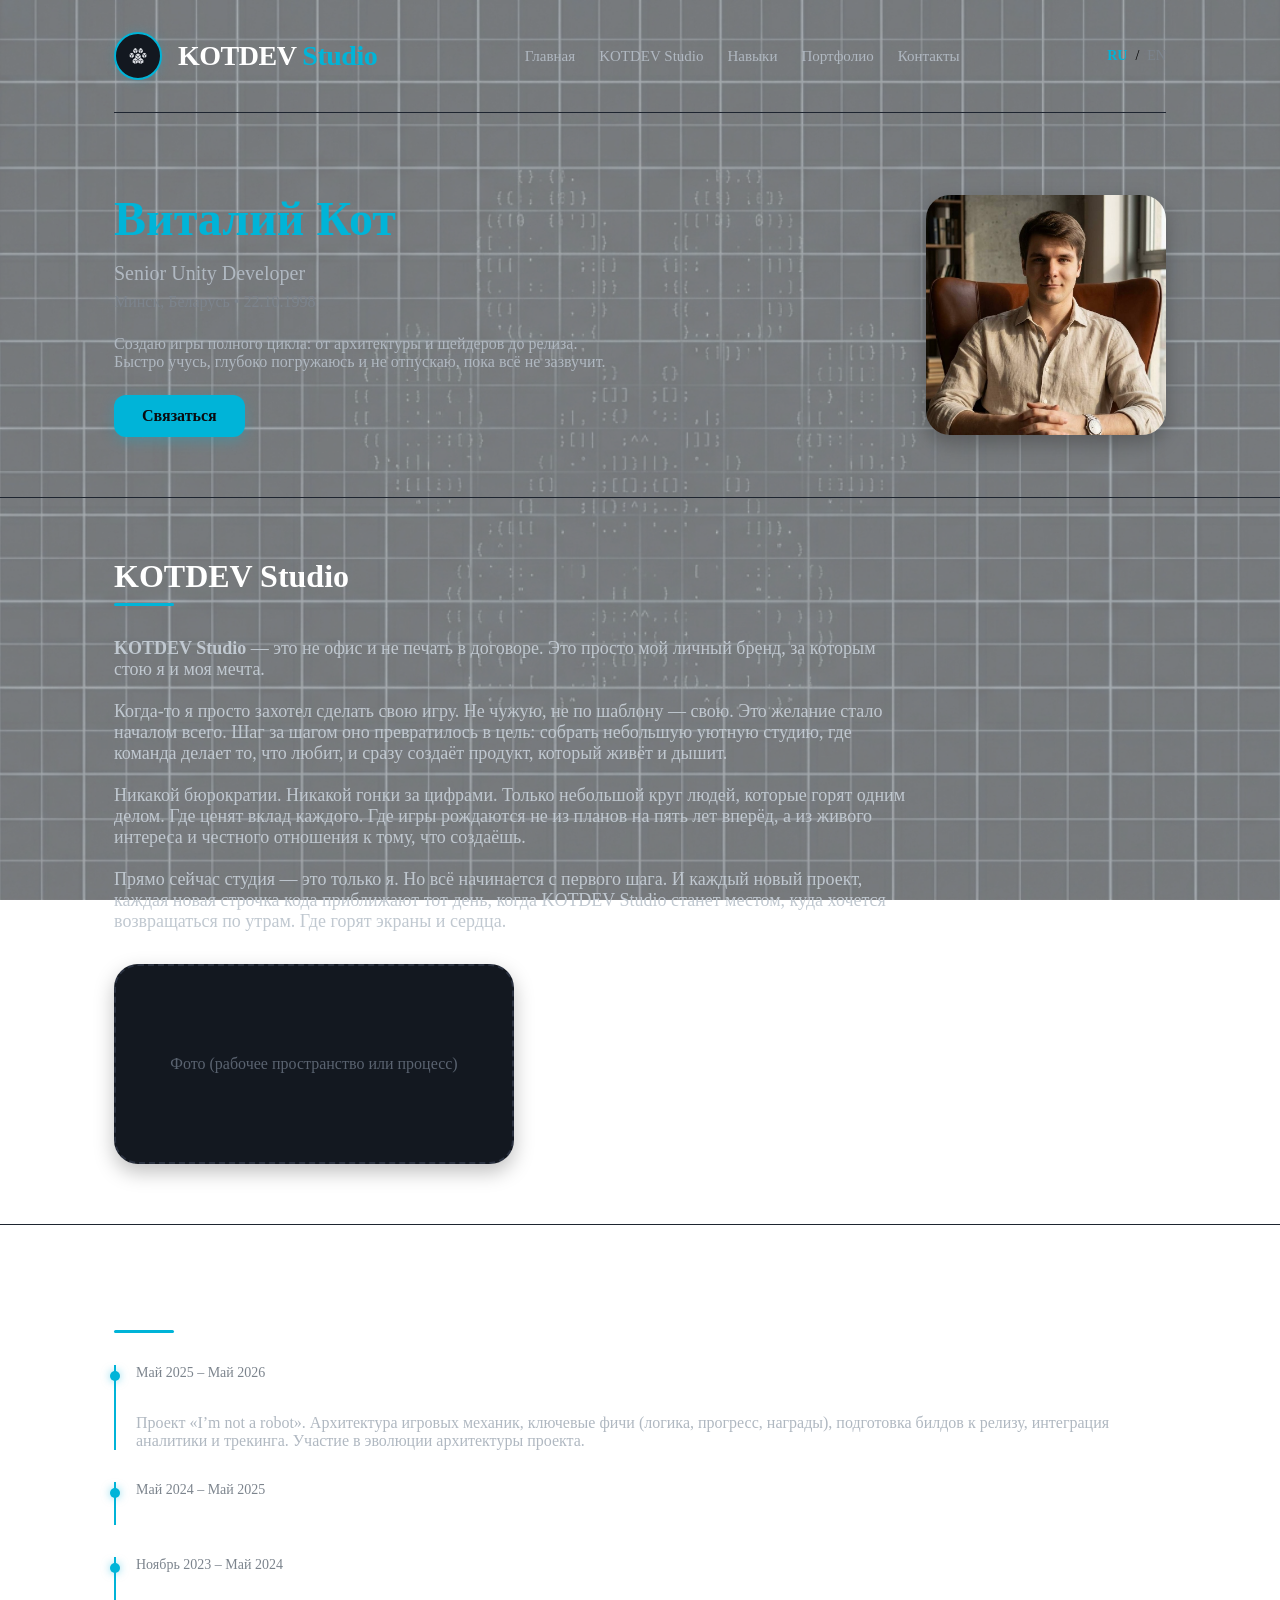
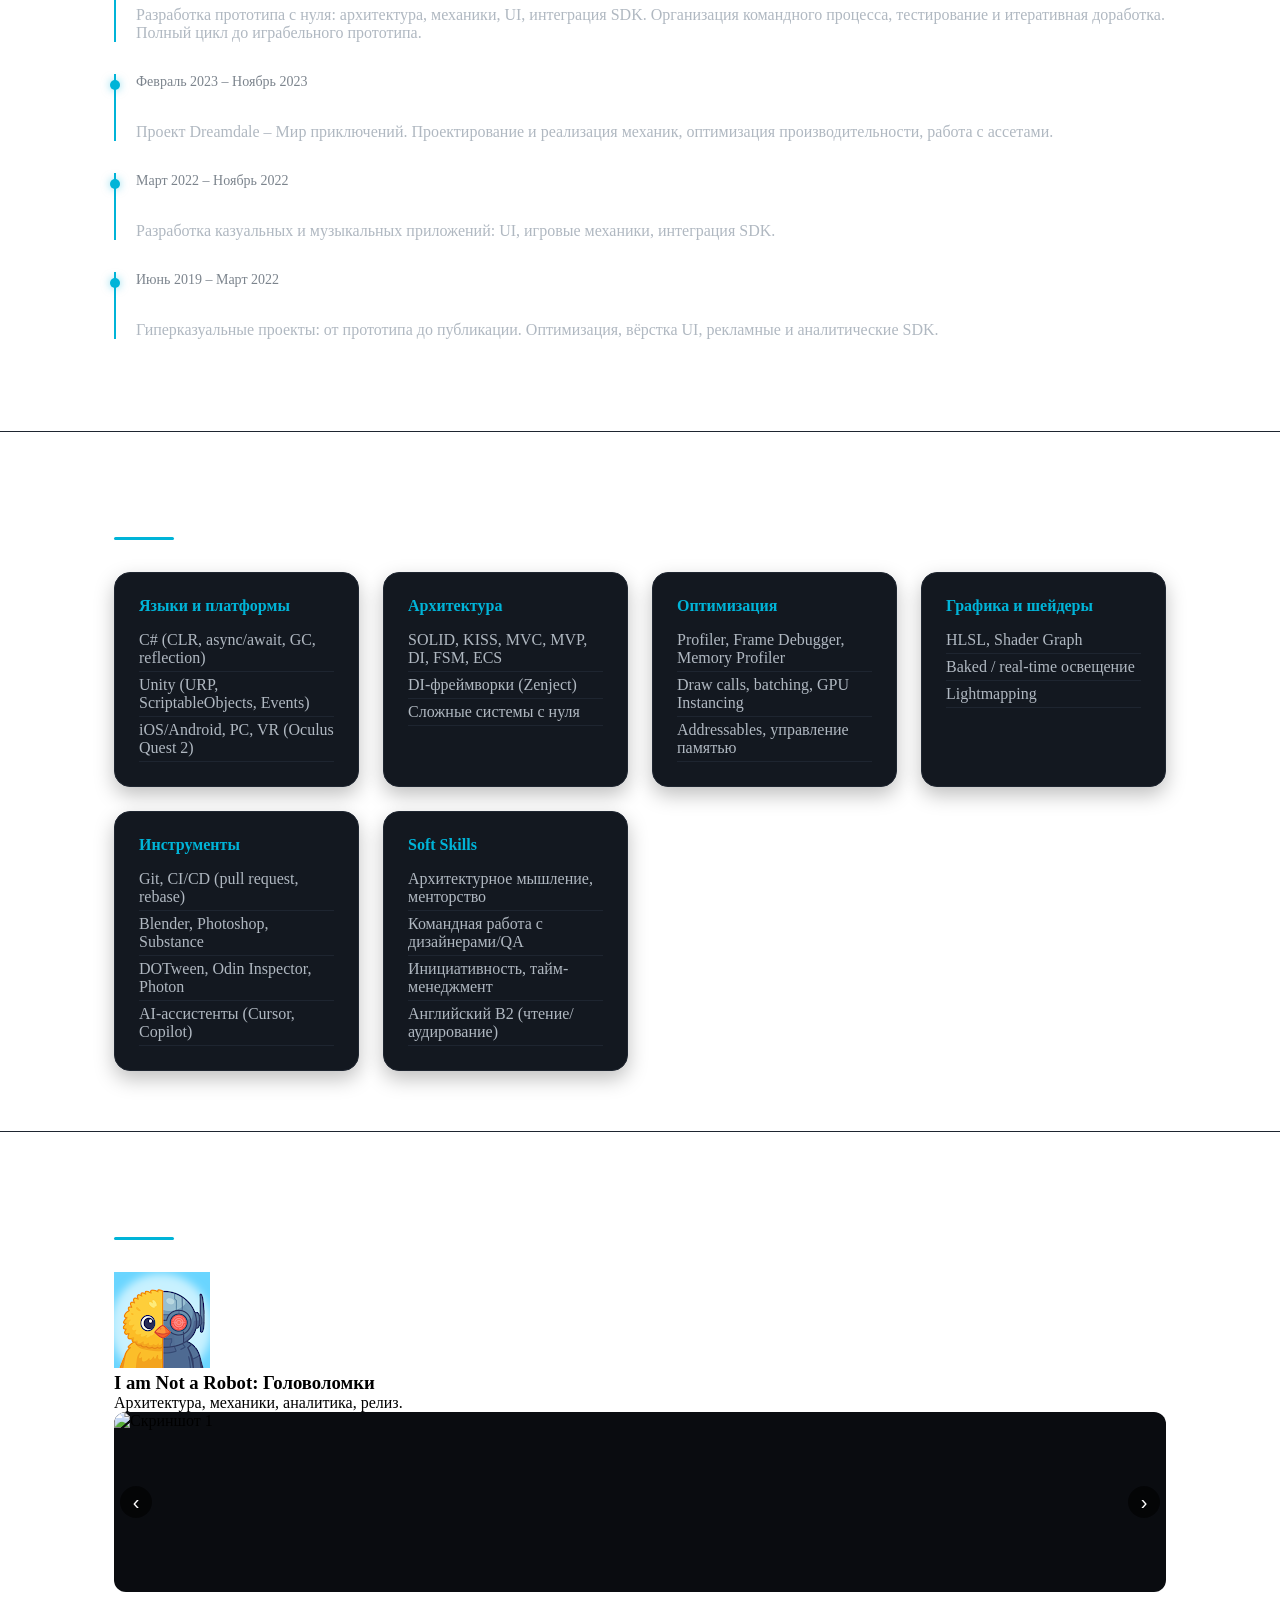
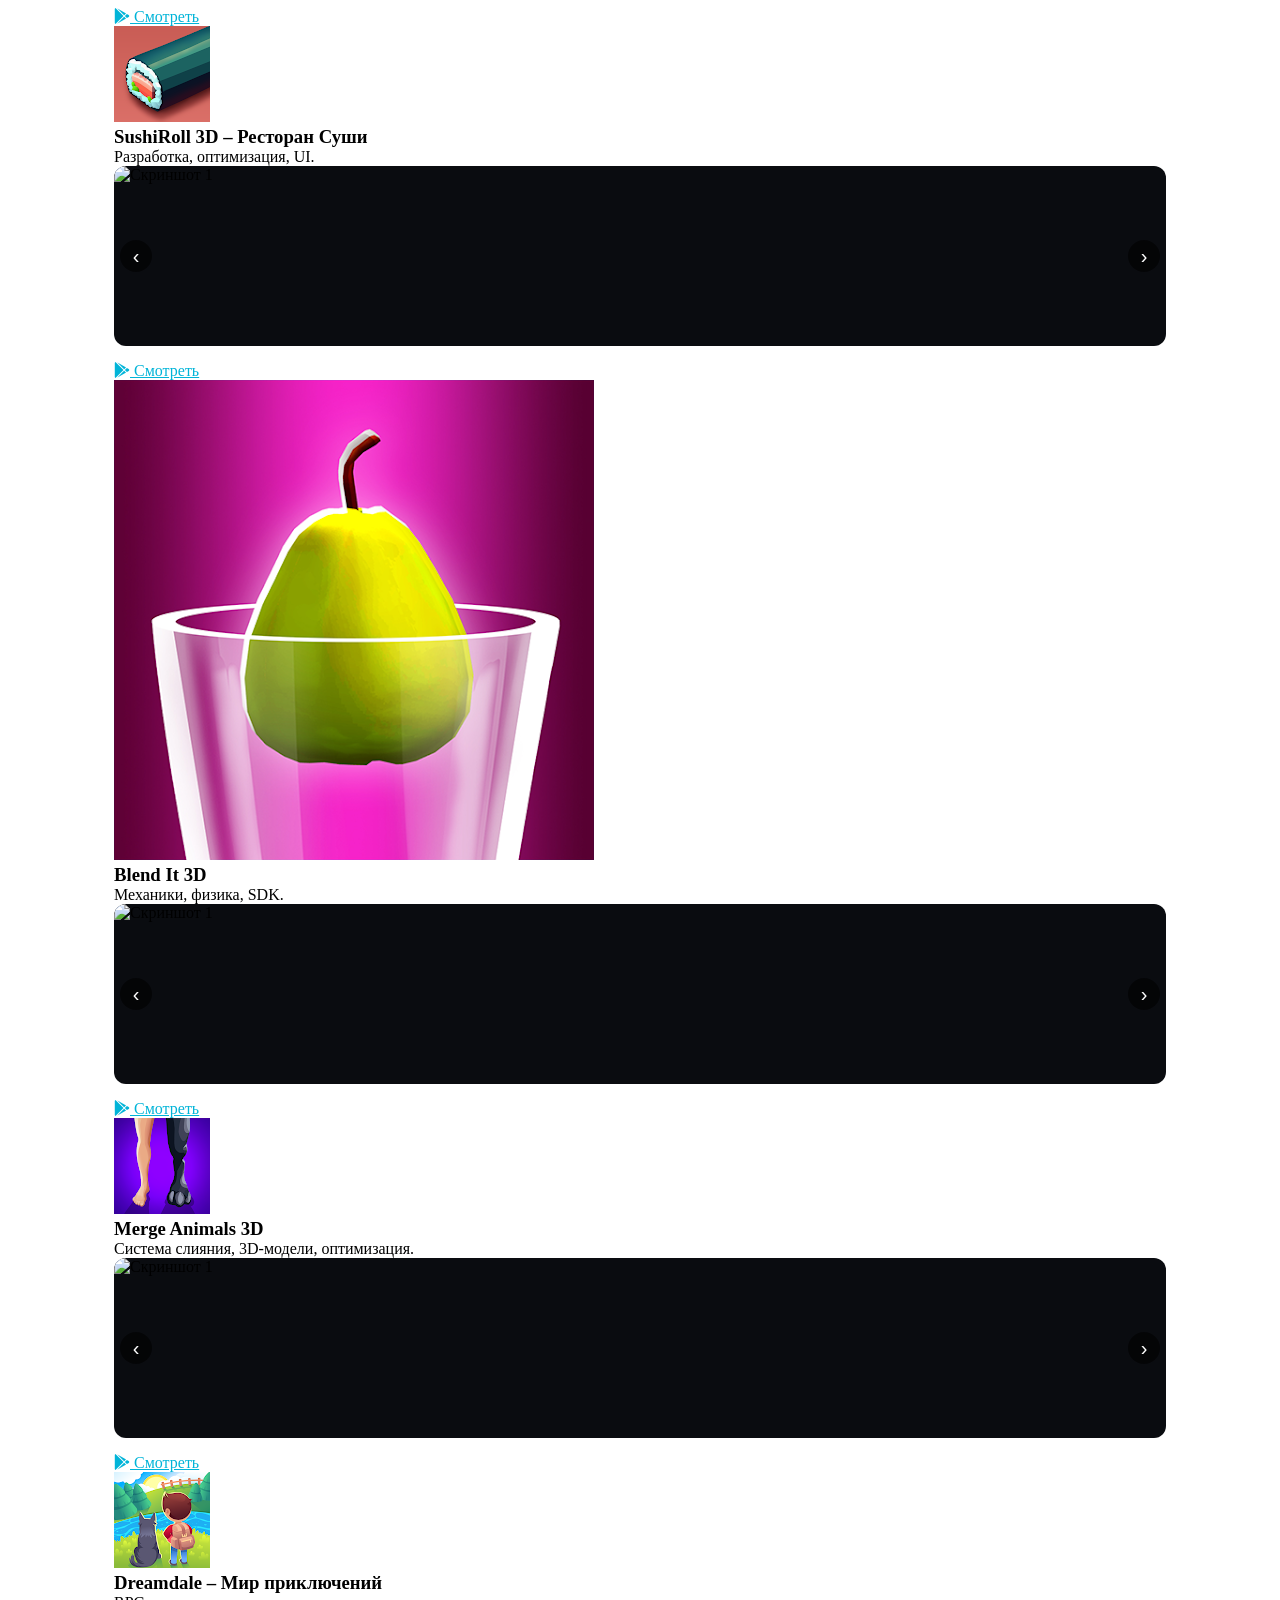
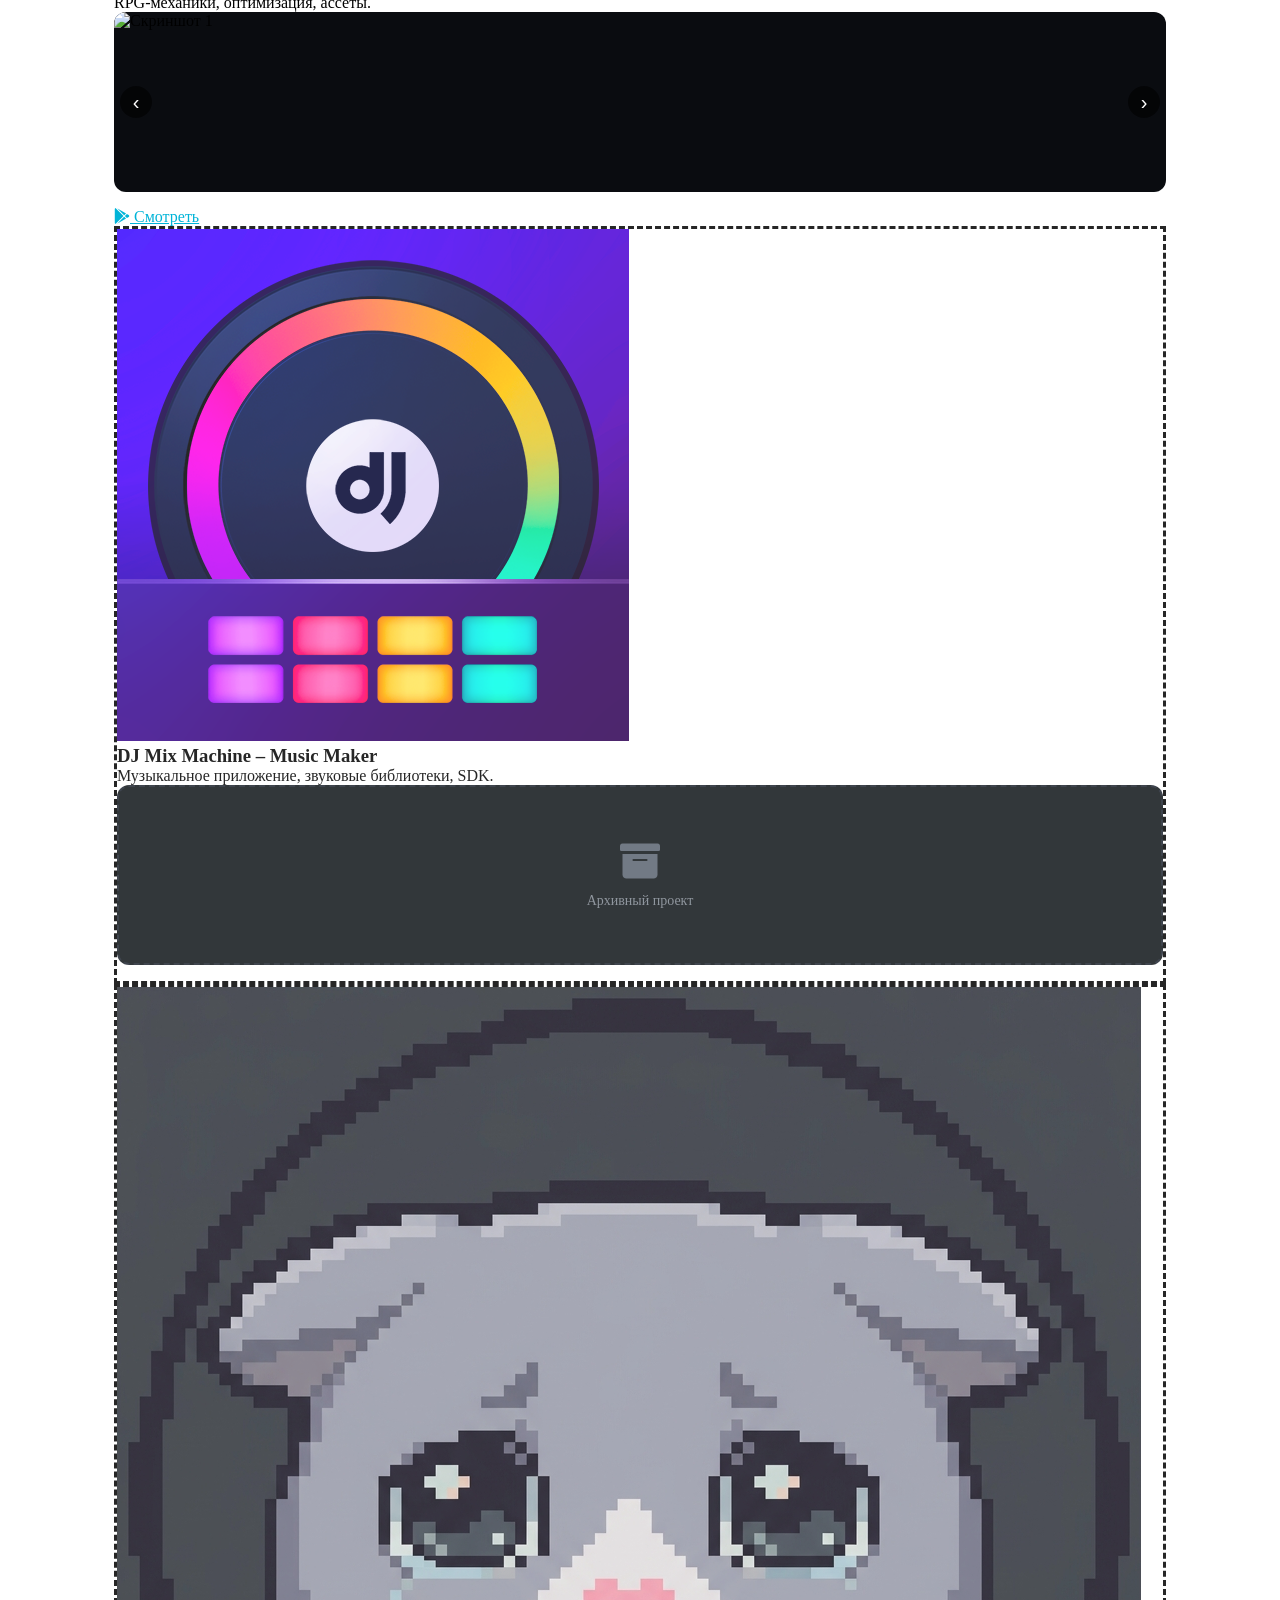
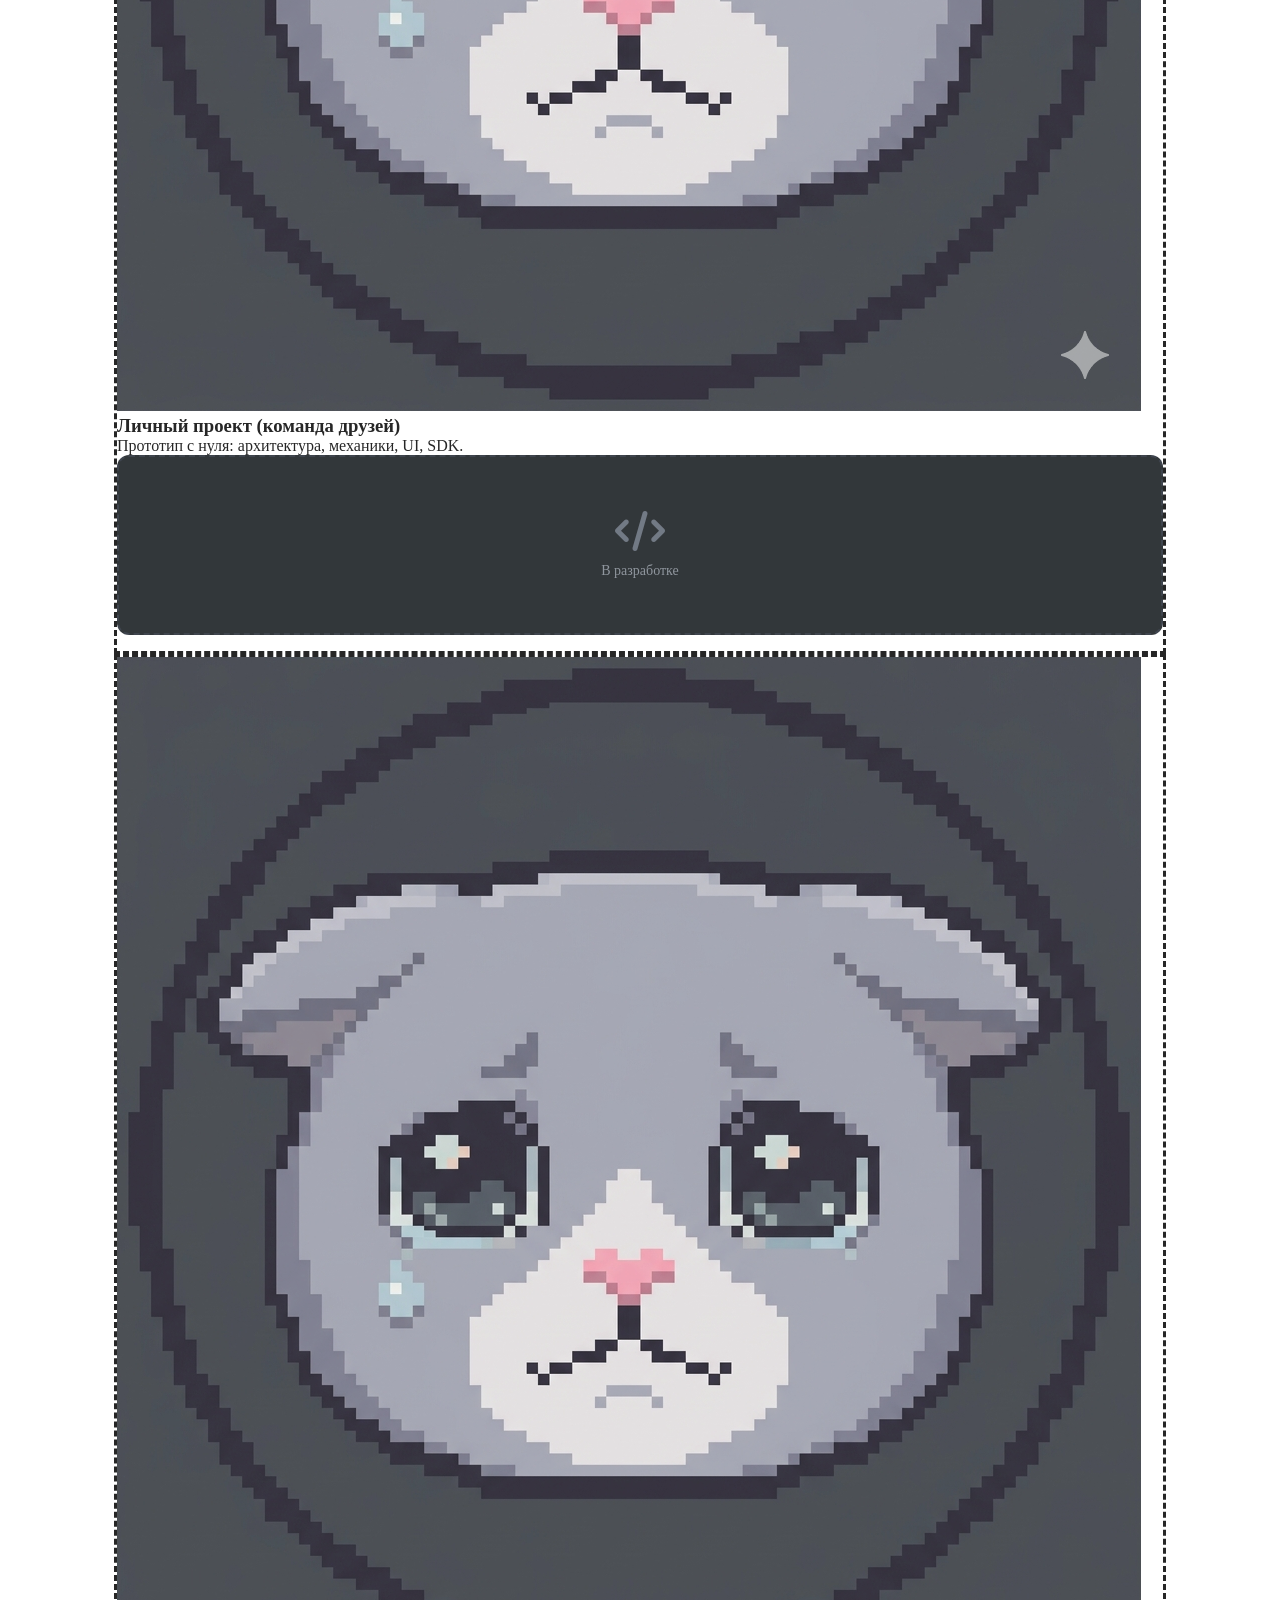
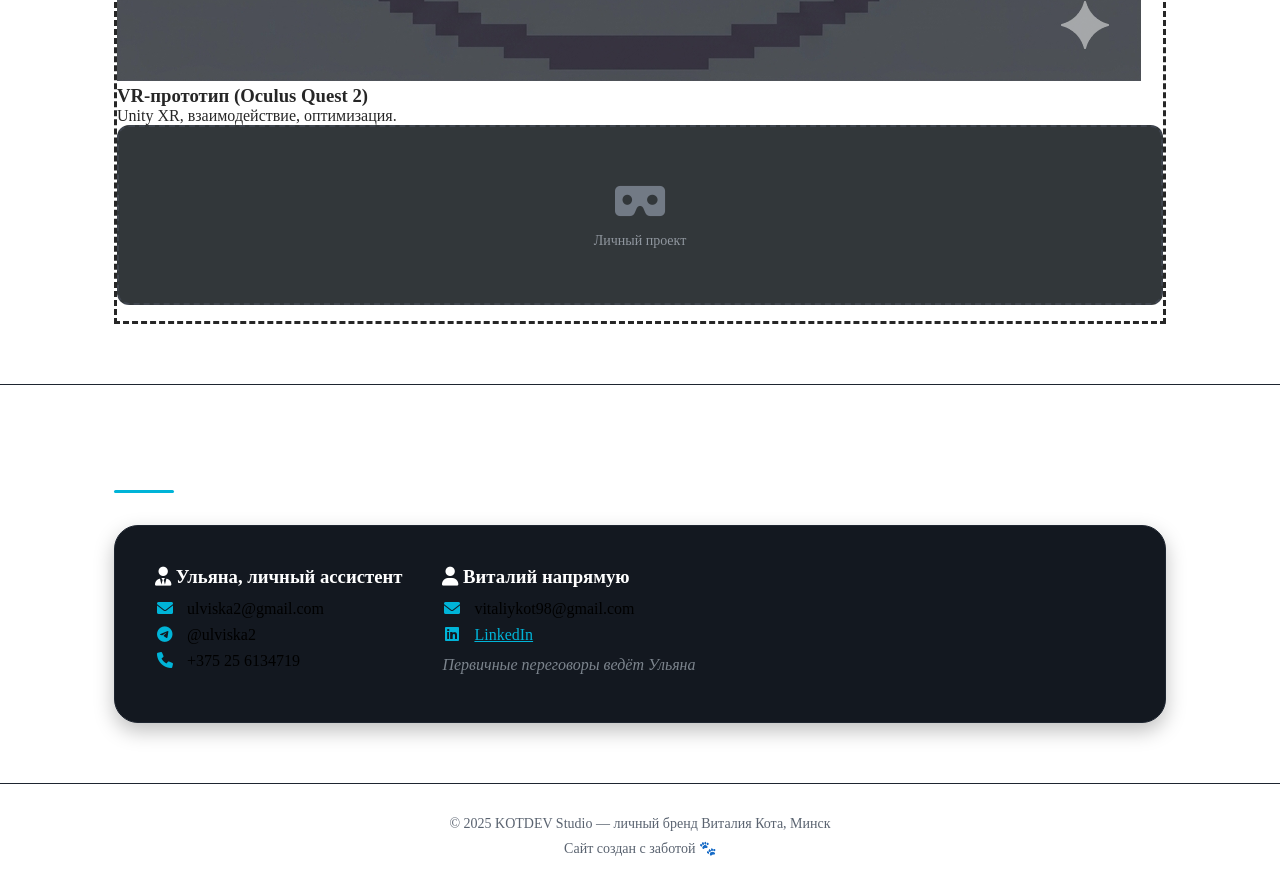
==== index.html @ 6a00ea4b "KOTDEV 1.2 + много функций и изменений" ====
<!DOCTYPE html>
<html lang="ru">
<head>
    <meta charset="UTF-8">
    <meta name="viewport" content="width=device-width, initial-scale=1.0">
    <title data-i18n="title">KOTDEV Studio — личный бренд Виталия Кота</title>
    <link rel="preconnect" href="https://fonts.googleapis.com">
    <link rel="preconnect" href="https://fonts.gstatic.com" crossorigin>
    <link href="https://fonts.googleapis.com/css2?family=Inter:wght@400;500;600;700&display=swap" rel="stylesheet">
    <link rel="stylesheet" href="https://cdnjs.cloudflare.com/ajax/libs/font-awesome/6.0.0-beta3/css/all.min.css">
    <link rel="stylesheet" href="css/style.css">
</head>
<body>
    <div class="container">
        <header class="header">
            <div class="logo-area">
                <div class="emblem">
                    <img src="images/logotip.png" alt="Логотип KOTDEV Studio">
                </div>
                <div class="studio-name">KOTDEV <span>Studio</span></div>
            </div>
            <nav class="nav">
    <a href="#home" data-i18n="nav.home">Главная</a>
    <a href="#KOTDEV Studio" data-i18n="nav.KOTDEV Studio">KOTDEV Studio</a>
    <a href="#skills" data-i18n="nav.skills">Навыки</a>
    <a href="#portfolio" data-i18n="nav.portfolio">Портфолио</a>
    <a href="#contact" data-i18n="nav.contact">Контакты</a>
</nav>
            <div class="lang-switch">
                <a href="#" class="active" data-lang="ru">RU</a>
                <span>/</span>
                <a href="#" data-lang="en">EN</a>
            </div>
        </header>
        <section class="hero" id="home">
            <div class="hero-text">
                <h1><span data-i18n="hero.name">Виталий</span> <span>Кот</span></h1>
                <p class="subtitle" data-i18n="hero.role">Senior Unity Developer</p>
                <p class="location" data-i18n="hero.location">Минск, Беларусь • 22.10.1998</p>
                <p style="max-width: 500px; color:#b0b8c1; margin-bottom: 16px;" data-i18n="hero.desc">
                    Создаю игры полного цикла: от архитектуры и шейдеров до релиза. Быстро учусь, глубоко погружаюсь и не отпускаю, пока всё не зазвучит.
                </p>
                <a href="#contact" class="btn" data-i18n="hero.contact">Связаться</a>
            </div>
            <div class="hero-photo">
                <img src="images/vitalik.jpg" alt="Виталий Кот">
            </div>
        </section>
    </div>
    <div class="section" id="KOTDEV Studio" style="border-top:1px solid var(--border);">
        <div class="container">
            <h2 data-i18n="about.title">KOTDEV Studio</h2>
            <div style="max-width: 800px; margin-bottom: 32px;">
                <p style="font-size: 18px; color: #c0c8d0;" data-i18n="about.text">
                    <strong>KOTDEV Studio</strong> — это не офис и не печать в договоре. Это просто мой личный бренд, за которым стою я и моя мечта.<br><br>
                    Когда-то я просто захотел сделать свою игру. Не чужую, не по шаблону — свою. Это желание стало началом всего. Шаг за шагом оно превратилось в цель: собрать небольшую уютную студию, где команда делает то, что любит, и сразу создаёт продукт, который живёт и дышит.<br><br>
                    Никакой бюрократии. Никакой гонки за цифрами. Только небольшой круг людей, которые горят одним делом. Где ценят вклад каждого. Где игры рождаются не из планов на пять лет вперёд, а из живого интереса и честного отношения к тому, что создаёшь.<br><br>
                    Прямо сейчас студия — это только я. Но всё начинается с первого шага. И каждый новый проект, каждая новая строчка кода приближают тот день, когда KOTDEV Studio станет местом, куда хочется возвращаться по утрам. Где горят экраны и сердца.
                </p>
            </div>
            <div style="background: var(--card-bg); border:2px dashed #2a3140; border-radius:24px; width:100%; max-width:400px; height:200px; display:flex; align-items:center; justify-content:center; color:#5a6370; box-shadow: var(--shadow);" data-i18n="about.photo_placeholder">
                Фото (рабочее пространство или процесс)
            </div>
        </div>
    </div>
    <div class="section" id="experience">
        <div class="container">
            <h2 data-i18n="experience.title">Опыт работы</h2>
            <div class="timeline">
                <div class="item">
                    <div class="period">Май 2025 – Май 2026</div>
                    <h3 data-i18n="experience.job1.title">PLAYSTROM — Senior Unity Developer</h3>
                    <p data-i18n="experience.job1.desc">Проект «I’m not a robot». Архитектура игровых механик, ключевые фичи (логика, прогресс, награды), подготовка билдов к релизу, интеграция аналитики и трекинга. Участие в эволюции архитектуры проекта.</p>
                </div>
                <div class="item">
                    <div class="period">Май 2024 – Май 2025</div>
                    <h3 data-i18n="experience.job2.title">Служба в армии</h3>
                </div>
                <div class="item">
                    <div class="period">Ноябрь 2023 – Май 2024</div>
                    <h3 data-i18n="experience.job3.title">Личный проект (команда друзей) — Unity Developer</h3>
                    <p data-i18n="experience.job3.desc">Разработка прототипа с нуля: архитектура, механики, UI, интеграция SDK. Организация командного процесса, тестирование и итеративная доработка. Полный цикл до играбельного прототипа.</p>
                </div>
                <div class="item">
                    <div class="period">Февраль 2023 – Ноябрь 2023</div>
                    <h3 data-i18n="experience.job4.title">Hypernova — Unity Developer</h3>
                    <p data-i18n="experience.job4.desc">Проект Dreamdale – Мир приключений. Проектирование и реализация механик, оптимизация производительности, работа с ассетами.</p>
                </div>
                <div class="item">
                    <div class="period">Март 2022 – Ноябрь 2022</div>
                    <h3 data-i18n="experience.job5.title">BeatHead — Unity Developer</h3>
                    <p data-i18n="experience.job5.desc">Разработка казуальных и музыкальных приложений: UI, игровые механики, интеграция SDK.</p>
                </div>
                <div class="item">
                    <div class="period">Июнь 2019 – Март 2022</div>
                    <h3 data-i18n="experience.job6.title">AppsHub — Unity Developer</h3>
                    <p data-i18n="experience.job6.desc">Гиперказуальные проекты: от прототипа до публикации. Оптимизация, вёрстка UI, рекламные и аналитические SDK.</p>
                </div>
            </div>
        </div>
    </div>
    <div class="section" id="skills">
        <div class="container">
            <h2 data-i18n="skills.title">Навыки</h2>
            <div class="skills-grid">
                <div class="skill-category">
                    <h4 data-i18n="skills.cat1.title">Языки и платформы</h4>
                    <ul>
                        <li data-i18n="skills.cat1.items.0">C# (CLR, async/await, GC, reflection)</li>
                        <li data-i18n="skills.cat1.items.1">Unity (URP, ScriptableObjects, Events)</li>
                        <li data-i18n="skills.cat1.items.2">iOS/Android, PC, VR (Oculus Quest 2)</li>
                    </ul>
                </div>
                <div class="skill-category">
                    <h4 data-i18n="skills.cat2.title">Архитектура</h4>
                    <ul>
                        <li data-i18n="skills.cat2.items.0">SOLID, KISS, MVC, MVP, DI, FSM, ECS</li>
                        <li data-i18n="skills.cat2.items.1">DI-фреймворки (Zenject)</li>
                        <li data-i18n="skills.cat2.items.2">Сложные системы с нуля</li>
                    </ul>
                </div>
                <div class="skill-category">
                    <h4 data-i18n="skills.cat3.title">Оптимизация</h4>
                    <ul>
                        <li data-i18n="skills.cat3.items.0">Profiler, Frame Debugger, Memory Profiler</li>
                        <li data-i18n="skills.cat3.items.1">Draw calls, batching, GPU Instancing</li>
                        <li data-i18n="skills.cat3.items.2">Addressables, управление памятью</li>
                    </ul>
                </div>
                <div class="skill-category">
                    <h4 data-i18n="skills.cat4.title">Графика и шейдеры</h4>
                    <ul>
                        <li data-i18n="skills.cat4.items.0">HLSL, Shader Graph</li>
                        <li data-i18n="skills.cat4.items.1">Baked / real-time освещение</li>
                        <li data-i18n="skills.cat4.items.2">Lightmapping</li>
                    </ul>
                </div>
                <div class="skill-category">
                    <h4 data-i18n="skills.cat5.title">Инструменты</h4>
                    <ul>
                        <li data-i18n="skills.cat5.items.0">Git, CI/CD (pull request, rebase)</li>
                        <li data-i18n="skills.cat5.items.1">Blender, Photoshop, Substance</li>
                        <li data-i18n="skills.cat5.items.2">DOTween, Odin Inspector, Photon</li>
                        <li data-i18n="skills.cat5.items.3">AI-ассистенты (Cursor, Copilot)</li>
                    </ul>
                </div>
                <div class="skill-category">
                    <h4 data-i18n="skills.cat6.title">Soft Skills</h4>
                    <ul>
                        <li data-i18n="skills.cat6.items.0">Архитектурное мышление, менторство</li>
                        <li data-i18n="skills.cat6.items.1">Командная работа с дизайнерами/QA</li>
                        <li data-i18n="skills.cat6.items.2">Инициативность, тайм-менеджмент</li>
                        <li data-i18n="skills.cat6.items.3">Английский B2 (чтение/аудирование)</li>
                    </ul>
                </div>
            </div>
        </div>
    </div>
   <div class="section" id="portfolio">
    <div class="container">
        <h2 data-i18n="portfolio.title">Портфолио</h2>
        <div class="portfolio-carousel">
            <div class="game-card">
                <div class="game-icon">
                    <img src="images/game1-icon.png" alt="Иконка игры">
                </div>
                <h3>I am Not a Robot: Головоломки</h3>
                <p class="game-desc">Архитектура, механики, аналитика, релиз.</p>
                <div class="game-slider">
                    <button class="slider-btn prev">‹</button>
                    <div class="slider-track">
                        <img src="images/game1-screen1.jpg" alt="Скриншот 1">
                        <img src="images/game1-screen2.jpg" alt="Скриншот 2">
                        <img src="images/game1-screen3.jpg" alt="Скриншот 3">
                        <img src="images/game1-screen4.jpg" alt="Скриншот 4">
                        <img src="images/game1-screen5.jpg" alt="Скриншот 5">
                    </div>
                    <button class="slider-btn next">›</button>
                </div>
                <a href="#" class="game-link game-store-link" 
                   data-android="https://play.google.com/store/apps/details?id=com.playstrom.robot.brain&pcampaignid=web_share" 
                   data-ios="https://apps.apple.com/us/app/i-am-not-a-robot-%D0%B3%D0%BE%D0%BB%D0%BE%D0%B2%D0%BE%D0%BB%D0%BE%D0%BC%D0%BA%D0%B8/id6751884210?l=ru">
                    <i class="fab fa-google-play"></i> <span class="store-text">Смотреть</span>
                </a>
            </div>
            <div class="game-card">
                <div class="game-icon">
                    <img src="images/game2-icon.png" alt="Иконка игры">
                </div>
                <h3>SushiRoll 3D – Ресторан Суши</h3>
                <p class="game-desc">Разработка, оптимизация, UI.</p>
                <div class="game-slider">
                    <button class="slider-btn prev">‹</button>
                    <div class="slider-track">
                        <img src="images/game2-screen1.jpg" alt="Скриншот 1">
                        <img src="images/game2-screen2.jpg" alt="Скриншот 2">
                        <img src="images/game2-screen3.jpg" alt="Скриншот 3">
                        <img src="images/game2-screen4.jpg" alt="Скриншот 4">
                        <img src="images/game2-screen5.jpg" alt="Скриншот 5">
                    </div>
                    <button class="slider-btn next">›</button>
                </div>
                <a href="#" class="game-link game-store-link" 
                   data-android="https://play.google.com/store/apps/details?id=com.sushirolls.app&pcampaignid=web_share" 
                   data-ios="https://apps.apple.com/us/app/sushi-roll-3d-%D1%80%D0%B5%D1%81%D1%82%D0%BE%D1%80%D0%B0%D0%BD-%D1%81%D1%83%D1%88%D0%B8/id1538288955?l=ru">
                    <i class="fab fa-google-play"></i> <span class="store-text">Смотреть</span>
                </a>
            </div>

            <div class="game-card">
                <div class="game-icon">
                    <img src="images/game3-icon.png" alt="Иконка игры">
                </div>
                <h3>Blend It 3D</h3>
                <p class="game-desc">Механики, физика, SDK.</p>
                <div class="game-slider">
                    <button class="slider-btn prev">‹</button>
                    <div class="slider-track">
                        <img src="images/game3-screen1.jpg" alt="Скриншот 1">
                        <img src="images/game3-screen2.jpg" alt="Скриншот 2">
                        <img src="images/game3-screen3.jpg" alt="Скриншот 3">
                        <img src="images/game3-screen4.jpg" alt="Скриншот 4">
                        <img src="images/game3-screen5.jpg" alt="Скриншот 5">
                    </div>
                    <button class="slider-btn next">›</button>
                </div>
                <a href="#" class="game-link game-store-link" 
                   data-android="https://play.google.com/store/apps/details?id=com.blendergame.smash&pcampaignid=web_share" 
                   data-ios="https://apps.apple.com/us/app/blend-it-3d/id1498438583?l=ru">
                    <i class="fab fa-google-play"></i> <span class="store-text">Смотреть</span>
                </a>
            </div>

            <div class="game-card">
                <div class="game-icon">
                    <img src="images/game4-icon.png" alt="Иконка игры">
                </div>
                <h3>Merge Animals 3D</h3>
                <p class="game-desc">Система слияния, 3D-модели, оптимизация.</p>
                <div class="game-slider">
                    <button class="slider-btn prev">‹</button>
                    <div class="slider-track">
                        <img src="images/game4-screen1.jpg" alt="Скриншот 1">
                        <img src="images/game4-screen2.jpg" alt="Скриншот 2">
                        <img src="images/game4-screen3.jpg" alt="Скриншот 3">
                        <img src="images/game4-screen4.jpg" alt="Скриншот 4">
                        <img src="images/game4-screen5.jpg" alt="Скриншот 5">
                    </div>
                    <button class="slider-btn next">›</button>
                </div>
                <a href="#" class="game-link game-store-link" 
                   data-android="https://play.google.com/store/apps/details?id=com.merge.animals&pcampaignid=web_share" 
                   data-ios="https://apps.apple.com/us/app/merge-animals-3d-mutant-race/id1591653599?l=ru">
                    <i class="fab fa-google-play"></i> <span class="store-text">Смотреть</span>
                </a>
            </div>

            <div class="game-card">
                <div class="game-icon">
                    <img src="images/game5-icon.png" alt="Иконка игры">
                </div>
                <h3>Dreamdale – Мир приключений</h3>
                <p class="game-desc">RPG-механики, оптимизация, ассеты.</p>
                <div class="game-slider">
                    <button class="slider-btn prev">‹</button>
                    <div class="slider-track">
                        <img src="images/game5-screen1.jpg" alt="Скриншот 1">
                        <img src="images/game5-screen2.jpg" alt="Скриншот 2">
                        <img src="images/game5-screen3.jpg" alt="Скриншот 3">
                        <img src="images/game5-screen4.jpg" alt="Скриншот 4">
                        <img src="images/game5-screen5.jpg" alt="Скриншот 5">
                    </div>
                    <button class="slider-btn next">›</button>
                </div>
                <a href="#" class="game-link game-store-link" 
                   data-android="https://play.google.com/store/apps/details?id=com.dream.dale&pcampaignid=web_share" 
                   data-ios="https://apps.apple.com/us/app/dreamdale/id1517564300?l=ru">
                    <i class="fab fa-google-play"></i> <span class="store-text">Смотреть</span>
                </a>
            </div>
   <div class="game-card game-card-inactive">
     <div class="game-icon">
        <img src="images/game6-icon.png" alt="Иконка игры">
    </div>
    <h3>DJ Mix Machine – Music Maker</h3>
    <p class="game-desc">Музыкальное приложение, звуковые библиотеки, SDK.</p>
    <div class="game-slider-placeholder">
        <i class="fas fa-archive"></i>
        <span>Архивный проект</span>
    </div>
</div>

<div class="game-card game-card-inactive">
    <div class="game-icon">
        <img src="images/game-archive-icon.png" alt="Иконка игры">
    </div>
    <h3>Личный проект (команда друзей)</h3>
    <p class="game-desc">Прототип с нуля: архитектура, механики, UI, SDK.</p>
    <div class="game-slider-placeholder">
        <i class="fas fa-code"></i>
        <span>В разработке</span>
    </div>
</div>

<div class="game-card game-card-inactive">
    <div class="game-icon">
        <img src="images/game-archive-icon.png" alt="Иконка игры">
    </div>
    <h3>VR-прототип (Oculus Quest 2)</h3>
    <p class="game-desc">Unity XR, взаимодействие, оптимизация.</p>
    <div class="game-slider-placeholder">
        <i class="fas fa-vr-cardboard"></i>
        <span>Личный проект</span>
    </div>
</div>
           

        </div>
    </div>
</div>
        </div>
    </div>
    <div class="section" id="contact">
        <div class="container">
            <h2 data-i18n="contacts.title">Контакты</h2>
            <div class="contact-block">
                <div>
                    <h3><i class="fas fa-user-tie"></i> <span data-i18n="contacts.assistant">Ульяна, личный ассистент</span></h3>
                    <div class="contact-methods">
                        <p><i class="fas fa-envelope"></i> ulviska2@gmail.com</p>
                        <p><i class="fab fa-telegram-plane"></i> @ulviska2</p>
                        <p><i class="fas fa-phone"></i> +375 25 6134719</p>
                    </div>
                </div>
                <div>
                    <h3><i class="fas fa-user"></i> <span data-i18n="contacts.direct">Виталий напрямую</span></h3>
                    <div class="contact-methods">
                        <p><i class="fas fa-envelope"></i> vitaliykot98@gmail.com</p>
                        <p><i class="fab fa-linkedin"></i> <a href="https://by.linkedin.com/in/%D0%B2%D0%B8%D1%82%D0%B0%D0%BB%D0%B8%D0%B9-%D0%BA%D0%BE%D1%82-bb1a161a1" target="_blank">LinkedIn</a></p>
                        <p style="margin-top:12px; color:#7c848d; font-style:italic;" data-i18n="contacts.negotiation">Первичные переговоры ведёт Ульяна</p>
                    </div>
                </div>
            </div>
        </div>
    </div>
    <footer class="footer">
        <div class="container">
            <p data-i18n="footer.copy">© 2025 KOTDEV Studio — личный бренд Виталия Кота, Минск</p>
            <p style="margin-top: 8px;" data-i18n="footer.made">Сайт создан с заботой 🐾</p>
        </div>
    </footer>
    <script src="js/i18n.js"></script>
    <script src="js/script.js"></script>
</body>
</html>
---- css/style.css ----
* {
    margin: 0;
    padding: 0;
    box-sizing: border-box;
}
html {
    scroll-behavior: smooth;
}
body {
    position: relative;
}
body::before {
    content: '';
    position: fixed;
    top: 0;
    left: 0;
    width: 100%;
    height: 100%;
    background-image: url('../images/fon.jpg');
    background-size: cover;
    background-position: center;
    background-repeat: no-repeat;
    z-index: -1;
    opacity: 0.55;
}
:root {
    --accent: #00b4d8;
    --accent-hover: #0096b0;
    --card-bg: #131820;
    --border: #1e2530;
    --shadow: 0 8px 20px rgba(0,0,0,0.25);
}
.container {
    max-width: 1100px;
    margin: 0 auto;
    padding: 0 24px;
}
.header {
    padding: 32px 0;
    display: flex;
    align-items: center;
    justify-content: space-between;
    border-bottom: 1px solid var(--border);
}
.logo-area {
    display: flex;
    align-items: center;
    gap: 16px;
}
.emblem {
    width: 48px;
    height: 48px;
    border-radius: 50%;
    background: var(--card-bg);
    display: flex;
    align-items: center;
    justify-content: center;
    border: 2px solid var(--accent);
    box-shadow: 0 0 12px rgba(0,180,216,0.2);
    transition: transform 0.3s ease;
}
.emblem:hover {
    transform: scale(1.08);
}
.emblem img {
    width: 100%;
    height: 100%;
    object-fit: contain;
}
.studio-name {
    font-size: 28px;
    font-weight: 700;
    letter-spacing: -0.5px;
    color: #ffffff;
}
.studio-name span {
    color: var(--accent);
}
.nav {
    display: flex;
    gap: 24px;
    flex-wrap: wrap;
}
.nav a {
    color: #b0b8c1;
    text-decoration: none;
    font-weight: 500;
    font-size: 15px;
    transition: color 0.2s;
}
.nav a:hover {
    color: var(--accent);
}
.hero {
    padding: 80px 0 60px;
    display: flex;
    flex-wrap: wrap;
    align-items: center;
    justify-content: space-between;
    gap: 40px;
}
.hero-text {
    flex: 1 1 500px;
}
.hero-text h1 {
    font-size: 48px;
    font-weight: 700;
    line-height: 1.1;
    margin-bottom: 16px;
    color: #fff;
}
.hero-text h1 span {
    color: var(--accent);
}
.hero-text .subtitle {
    font-size: 20px;
    font-weight: 500;
    color: #b0b8c1;
    margin-bottom: 8px;
}
.hero-text .location {
    font-size: 16px;
    color: #7c848d;
    margin-bottom: 24px;
}
.hero-photo {
    flex: 0 0 240px;
    width: 240px;
    height: 240px;
    border-radius: 24px;
    overflow: hidden;
    box-shadow: var(--shadow);
}
.hero-photo img {
    width: 100%;
    height: 100%;
    object-fit: cover;
}
.btn {
    display: inline-block;
    background: var(--accent);
    color: #0a0c10;
    padding: 12px 28px;
    border-radius: 12px;
    font-weight: 600;
    text-decoration: none;
    transition: background 0.2s, transform 0.2s;
    margin-top: 8px;
    box-shadow: 0 4px 14px rgba(0,180,216,0.3);
}
.btn:hover {
    background: var(--accent-hover);
    transform: translateY(-2px);
}
.section {
    padding: 60px 0;
    border-top: 1px solid var(--border);
    opacity: 1;
}
.section h2 {
    font-size: 32px;
    font-weight: 600;
    margin-bottom: 32px;
    color: #fff;
    position: relative;
}
.section h2::after {
    content: '';
    display: block;
    width: 60px;
    height: 3px;
    background: var(--accent);
    margin-top: 8px;
    border-radius: 4px;
}
.timeline .item {
    margin-bottom: 32px;
    padding-left: 20px;
    border-left: 2px solid var(--accent);
    position: relative;
}
.timeline .item::before {
    content: '';
    position: absolute;
    left: -6px;
    top: 6px;
    width: 10px;
    height: 10px;
    background: var(--accent);
    border-radius: 50%;
    box-shadow: 0 0 8px rgba(0,180,216,0.5);
}
.item .period {
    font-size: 14px;
    color: #7c848d;
    font-weight: 500;
}
.item h3 {
    font-size: 20px;
    font-weight: 600;
    color: #fff;
    margin: 4px 0 6px;
}
.item p {
    color: #b0b8c1;
    white-space: pre-line;
}
.skills-grid {
    display: grid;
    grid-template-columns: repeat(auto-fill, minmax(240px, 1fr));
    gap: 24px;
}
.skill-category {
    background: var(--card-bg);
    border-radius: 16px;
    padding: 24px;
    border: 1px solid var(--border);
    box-shadow: var(--shadow);
    transition: transform 0.2s, border-color 0.2s;
}
.skill-category:hover {
    border-color: var(--accent);
    transform: translateY(-4px);
}
.skill-category h4 {
    color: var(--accent);
    margin-bottom: 12px;
    font-weight: 600;
}
.skill-category ul {
    list-style: none;
    padding: 0;
    color: #b0b8c1;
}
.skill-category li {
    padding: 4px 0;
    border-bottom: 1px solid #1e2530;
}
.portfolio-grid {
    display: grid;
    grid-template-columns: repeat(auto-fill, minmax(300px, 1fr));
    gap: 24px;
}
.portfolio-card {
    background: var(--card-bg);
    border-radius: 16px;
    padding: 24px;
    border: 1px solid var(--border);
    transition: border-color 0.2s, transform 0.2s, box-shadow 0.2s;
    display: flex;
    flex-direction: column;
    box-shadow: var(--shadow);
}
.portfolio-card:hover {
    border-color: var(--accent);
    transform: translateY(-4px);
    box-shadow: 0 12px 28px rgba(0,180,216,0.15);
}
.portfolio-card h3 {
    color: #fff;
    font-size: 20px;
    margin-bottom: 4px;
}
.portfolio-card .status {
    color: #7c848d;
    font-size: 14px;
    margin-bottom: 12px;
}
.portfolio-card .desc {
    color: #b0b8c1;
    flex: 1;
}
.portfolio-card a {
    margin-top: 16px;
    color: var(--accent);
    text-decoration: none;
    font-weight: 600;
}
.contact-block {
    display: flex;
    flex-wrap: wrap;
    gap: 40px;
    background: var(--card-bg);
    border-radius: 24px;
    padding: 40px;
    border: 1px solid var(--border);
    box-shadow: var(--shadow);
}
.contact-block h3 {
    color: #fff;
    margin-bottom: 12px;
}
.contact-methods p {
    margin-bottom: 8px;
}
.contact-methods i {
    color: var(--accent);
    margin-right: 8px;
    width: 20px;
    text-align: center;
}
.footer {
    text-align: center;
    padding: 32px 0;
    color: #5a6370;
    font-size: 14px;
    border-top: 1px solid var(--border);
}
.lang-switch {
    display: flex;
    gap: 8px;
    align-items: center;
    font-size: 14px;
}
.lang-switch a {
    color: #7c848d;
    text-decoration: none;
    font-weight: 500;
}
.lang-switch a.active {
    color: var(--accent);
    font-weight: 600;
}
a {
    color: var(--accent);
}
.game-slider {
    position: relative;
    width: 100%;
    height: 180px;
    border-radius: 12px;
    overflow: hidden;
    margin-bottom: 16px;
    background: #0a0c10;
}
.slider-track {
    width: 100%;
    height: 100%;
    position: relative;
}
.slider-track img {
    position: absolute;
    top: 0;
    left: 0;
    width: 100%;
    height: 100%;
    object-fit: cover;
    opacity: 0;
    transform: scale(1.1);
    transition: opacity 0.5s ease, transform 0.5s ease;
}
.slider-track img.active {
    opacity: 1;
    transform: scale(1);
}
.slider-btn {
    position: absolute;
    top: 50%;
    transform: translateY(-50%);
    background: rgba(0,0,0,0.6);
    color: #fff;
    border: none;
    width: 32px;
    height: 32px;
    border-radius: 50%;
    cursor: pointer;
    font-size: 20px;
    line-height: 1;
    z-index: 3;
    transition: background 0.2s;
}
.slider-btn:hover {
    background: var(--accent);
}
.slider-btn.prev {
    left: 6px;
}
.slider-btn.next {
    right: 6px;
}
.game-slider-placeholder {
    width: 100%;
    height: 180px;
    border-radius: 12px;
    background: #0f1418;
    display: flex;
    flex-direction: column;
    align-items: center;
    justify-content: center;
    gap: 12px;
    margin-bottom: 16px;
    border: 2px dashed var(--border);
    color: #5a6370;
}
.game-slider-placeholder i {
    font-size: 40px;
    color: #5a6370;
}
.game-slider-placeholder span {
    font-size: 14px;
    color: #7c848d;
}
.game-card-inactive {
    opacity: 0.85;
    border-style: dashed;
}
.game-card-inactive:hover {
    border-color: var(--border);
    transform: translateY(-2px);
}

@media (max-width: 768px) {
    .hero {
        flex-direction: column-reverse;
        text-align: center;
    }
    .hero-text h1 {
        font-size: 36px;
    }
    .hero-photo {
        width: 180px;
        height: 180px;
        opacity: 1;
    }
    .header {
        flex-direction: column;
        gap: 16px;
    }
}
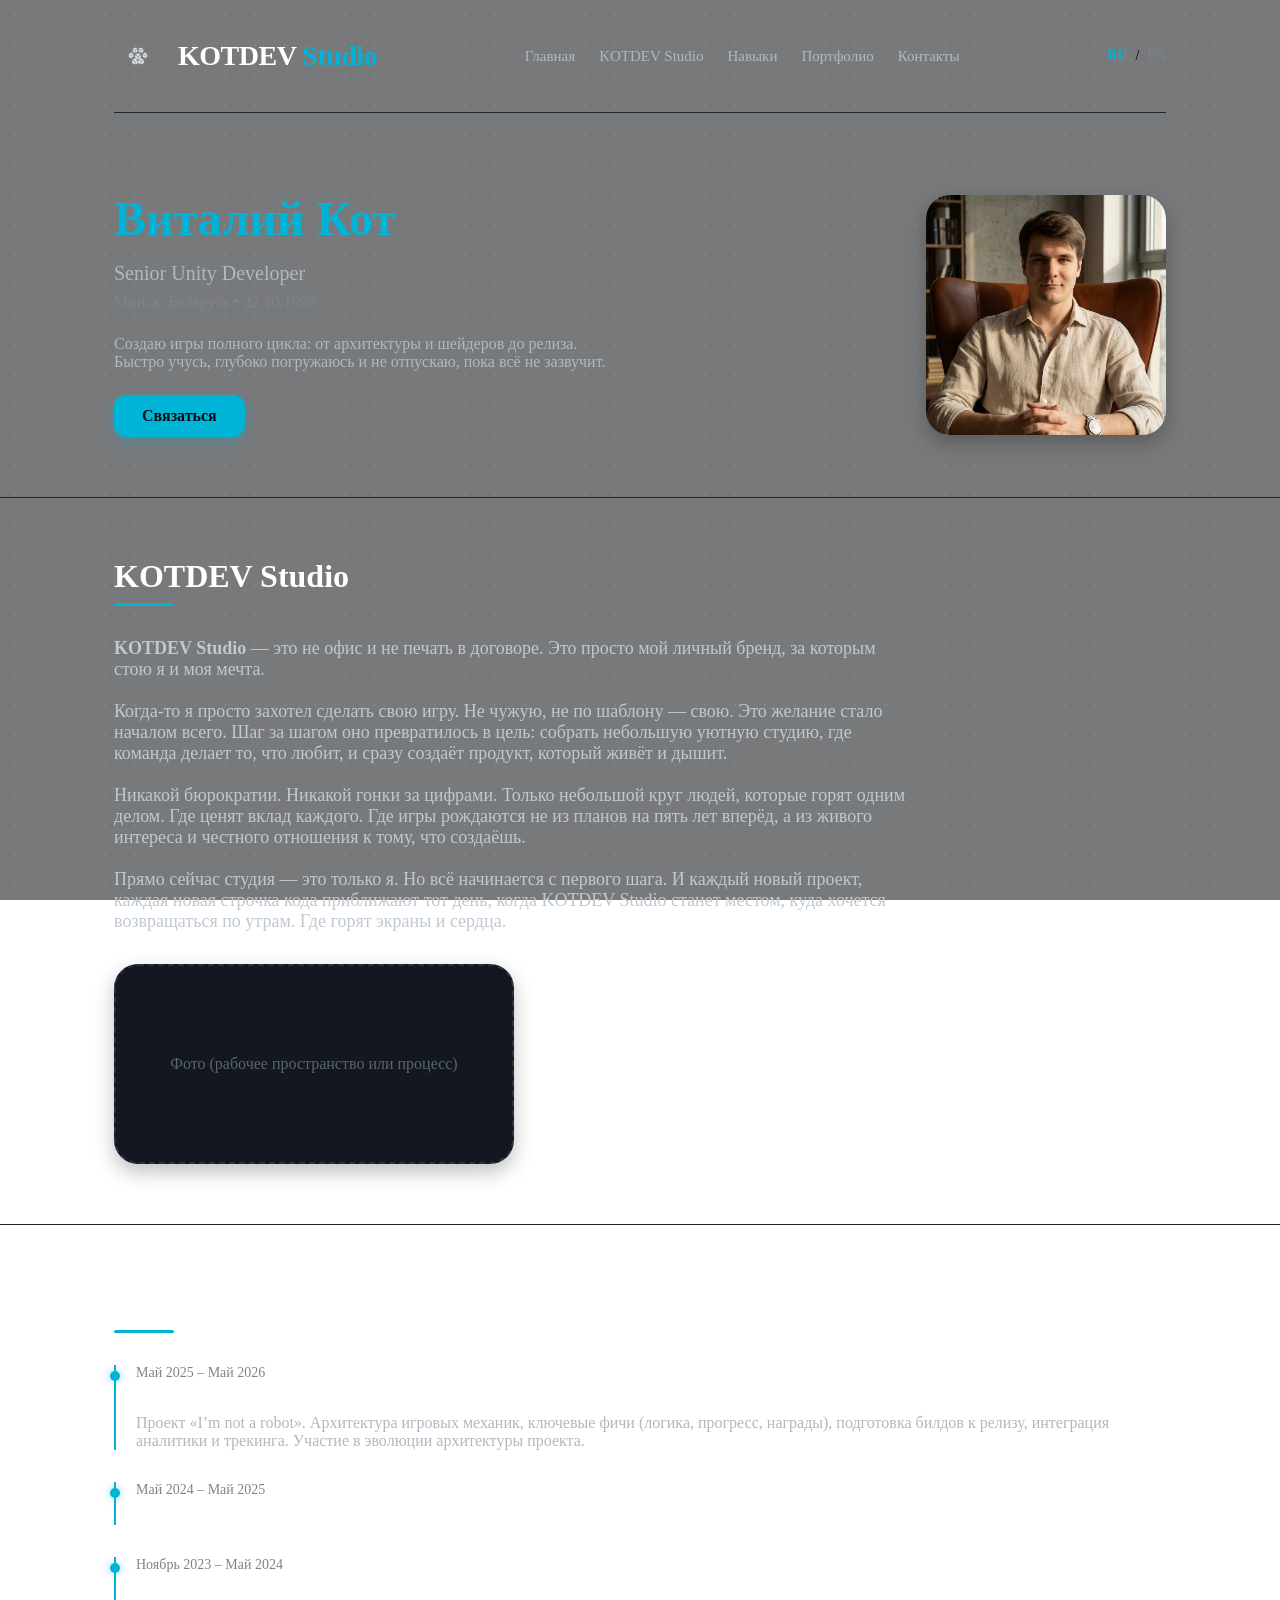
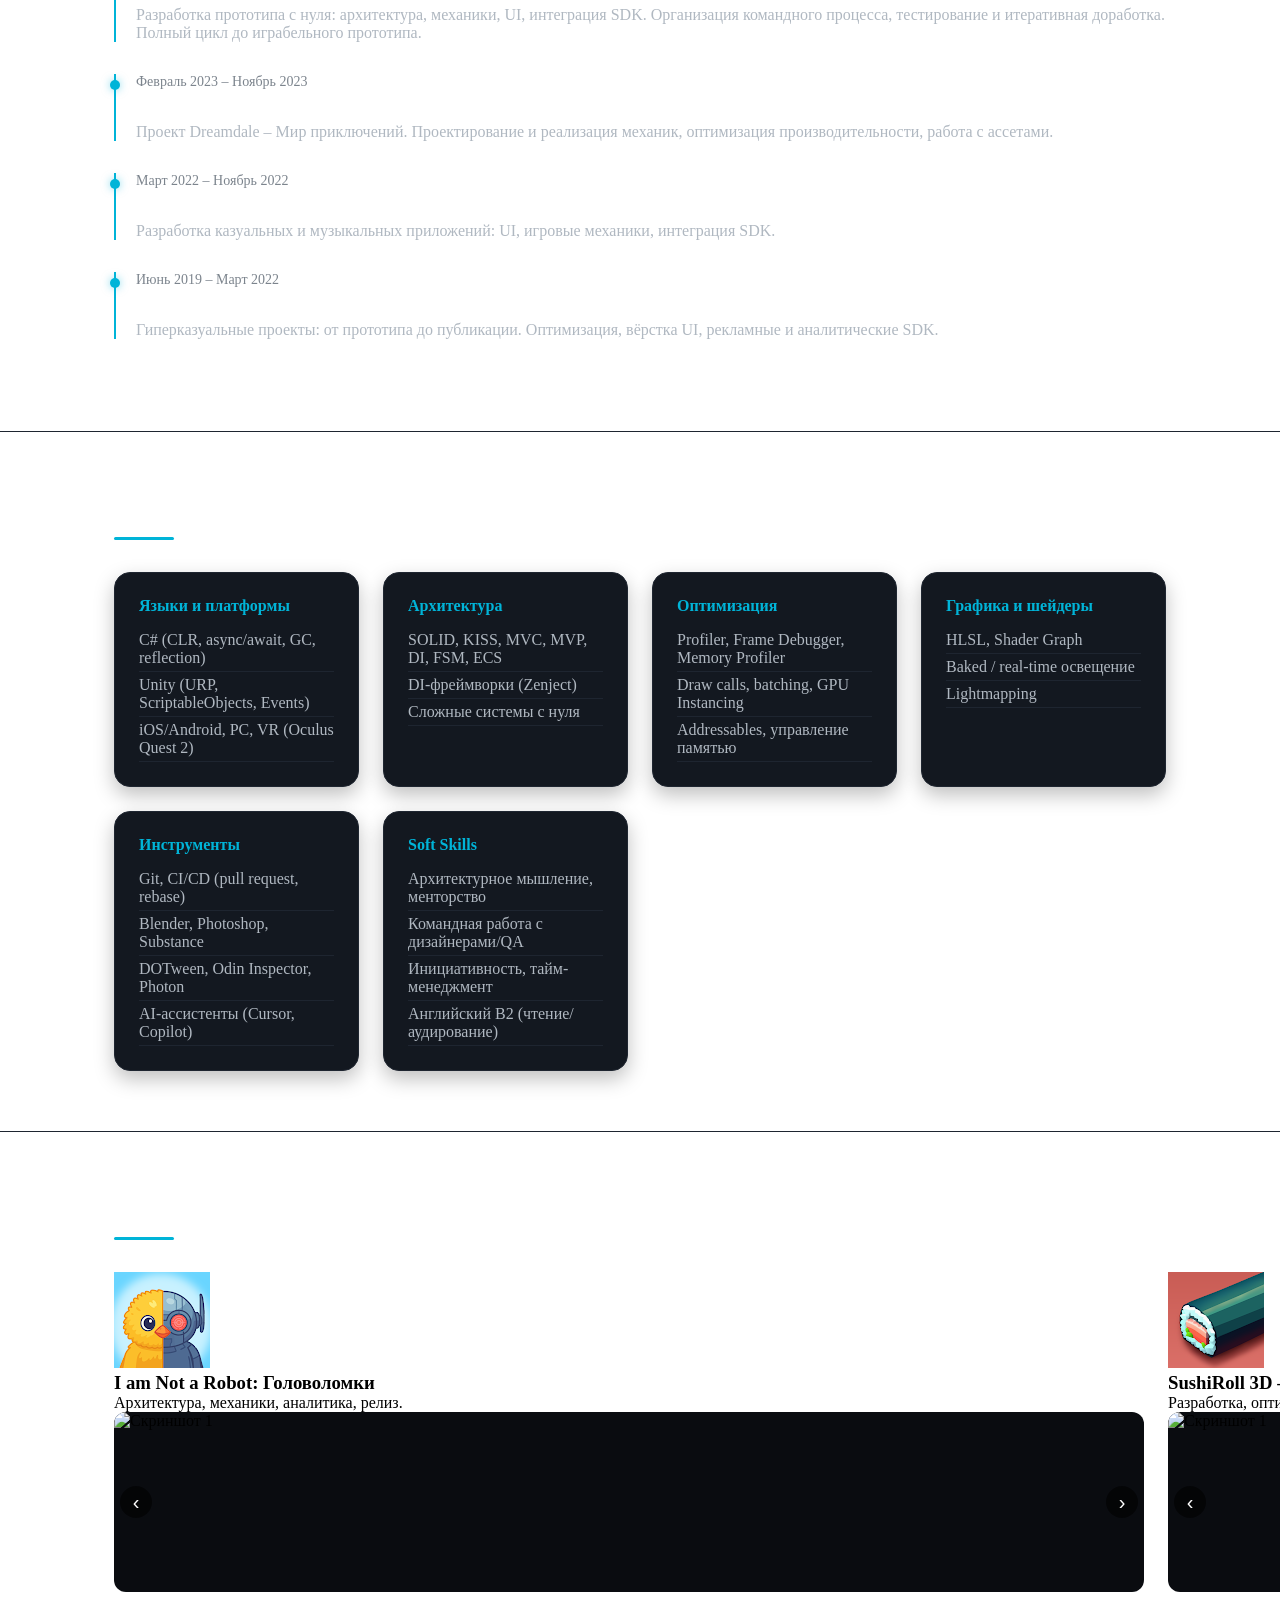
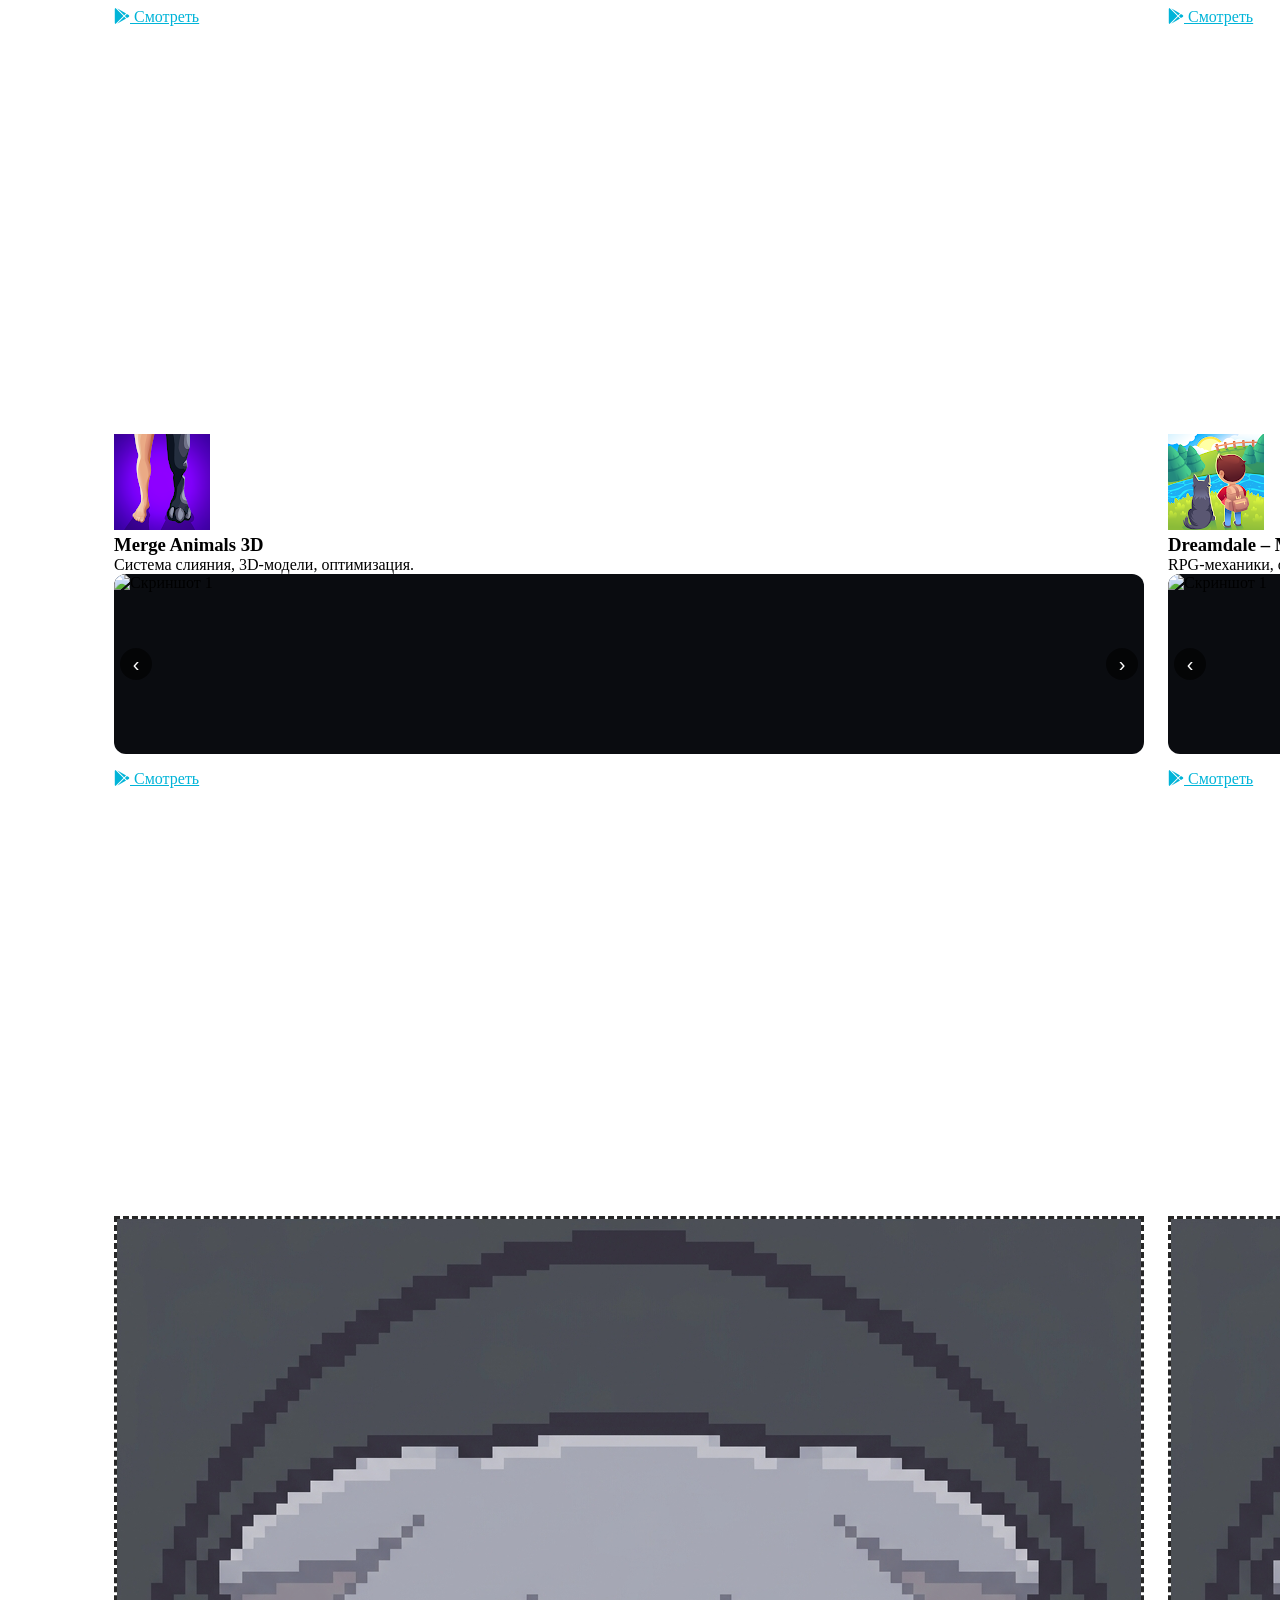
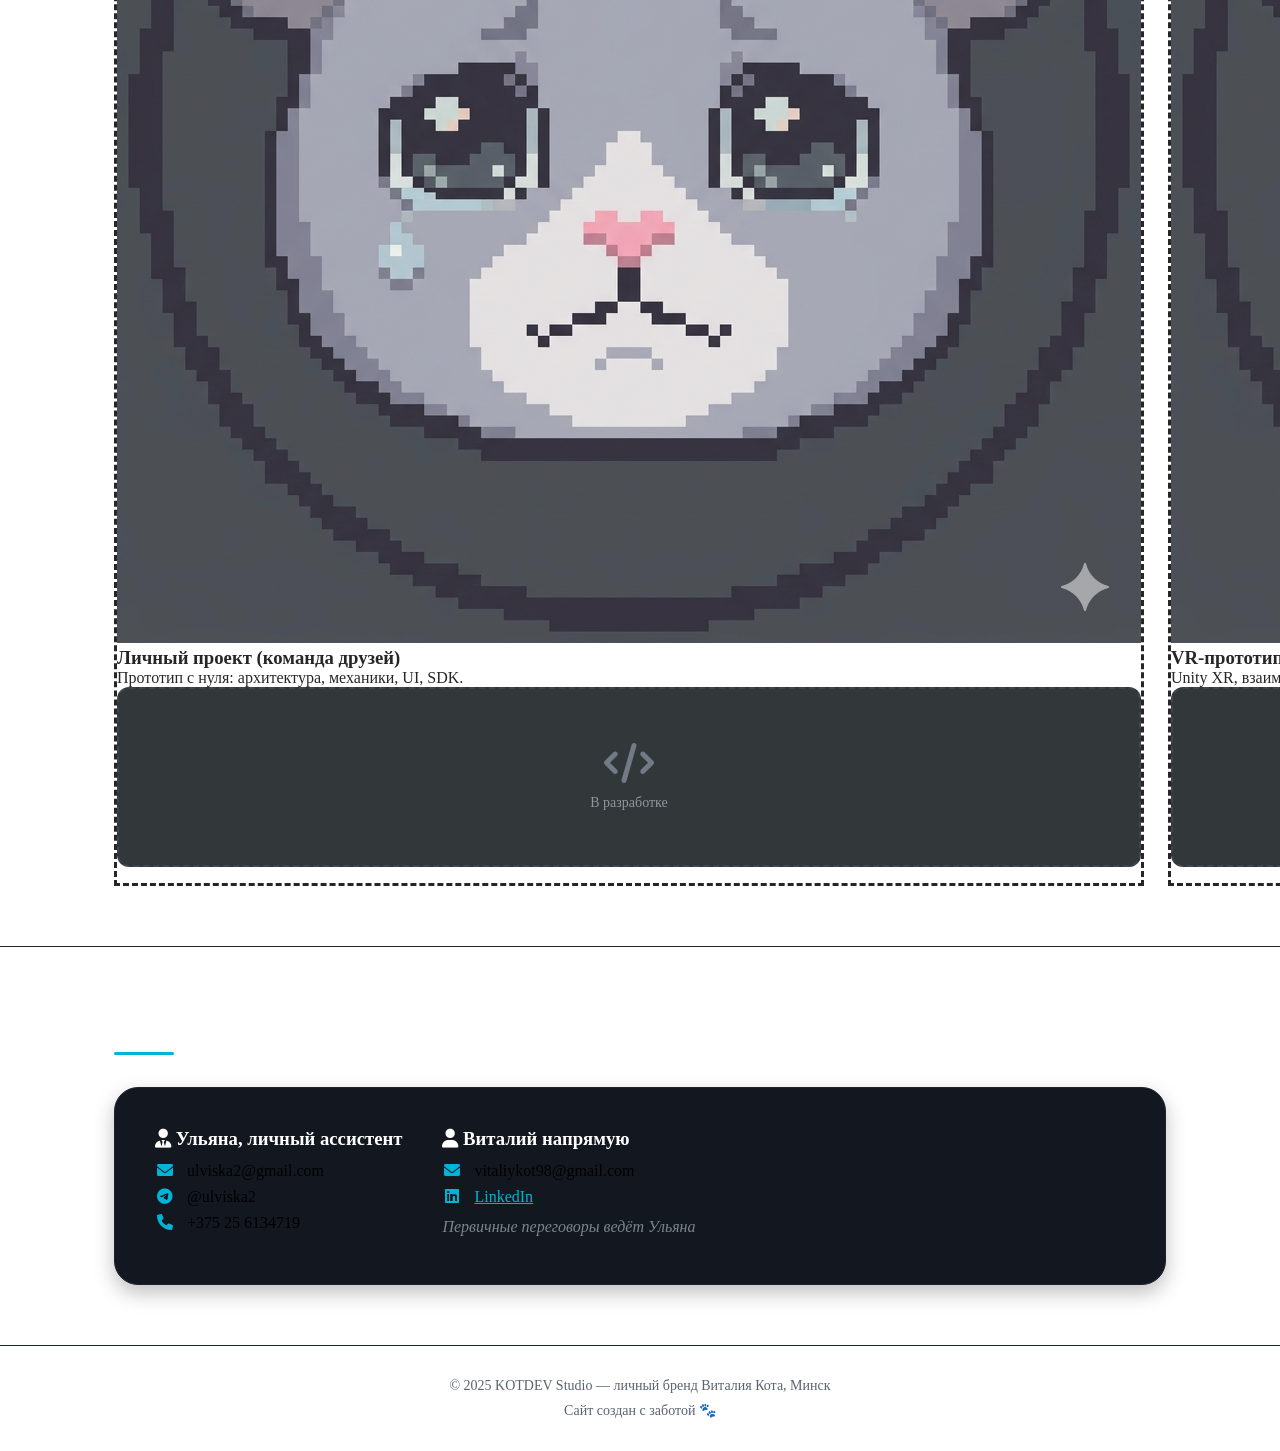
==== commit 7fce1714: "еще плюс вайб" ====
--- a/index.html
+++ b/index.html
@@ -159,7 +159,7 @@
    <div class="section" id="portfolio">
     <div class="container">
         <h2 data-i18n="portfolio.title">Портфолио</h2>
-        <div class="portfolio-carousel">
+        <div class="portfolio-sel">
             <div class="game-card">
                 <div class="game-icon">
                     <img src="images/game1-icon.png" alt="Иконка игры">
--- a/css/style.css
+++ b/css/style.css
@@ -2,6 +2,10 @@
     margin: 0;
     padding: 0;
     box-sizing: border-box;
+}
+html, body {
+    max-width: 100%;
+    overflow-x: hidden;
 }
 html {
     scroll-behavior: smooth;
@@ -16,10 +20,9 @@
     left: 0;
     width: 100%;
     height: 100%;
-    background-image: url('../images/fon.jpg');
-    background-size: cover;
-    background-position: center;
-    background-repeat: no-repeat;
+    background-color: #0a0c10;
+    background-image: radial-gradient(rgba(5, 182, 217, 0.15) 1px, transparent 1px);
+    background-size: 30px 30px;
     z-index: -1;
     opacity: 0.55;
 }
@@ -50,13 +53,13 @@
 .emblem {
     width: 48px;
     height: 48px;
-    border-radius: 50%;
-    background: var(--card-bg);
+    border-radius: 0;
+    background: transparent;
     display: flex;
     align-items: center;
     justify-content: center;
-    border: 2px solid var(--accent);
-    box-shadow: 0 0 12px rgba(0,180,216,0.2);
+    border: none;
+    box-shadow: none;
     transition: transform 0.3s ease;
 }
 .emblem:hover {
@@ -426,4 +429,32 @@
         flex-direction: column;
         gap: 16px;
     }
+}
+
+.portfolio-sel {
+    display: grid;
+    gap: 24px;
+}
+@media (min-width: 1024px) {
+    .portfolio-sel {
+        grid-template-columns: repeat(3, 1fr);
+    }
+}
+@media (min-width: 768px) and (max-width: 1023px) {
+    .portfolio-sel {
+        grid-template-columns: repeat(2, 1fr);
+    }
+}
+@media (max-width: 767px) {
+    .portfolio-sel {
+        display: flex;
+        overflow-x: auto;
+        scroll-snap-type: x mandatory;
+        padding-bottom: 16px;
+        max-width: 100vw;
+    }
+    .game-card {
+        flex: 0 0 85vw;
+        scroll-snap-align: center;
+    }
 }
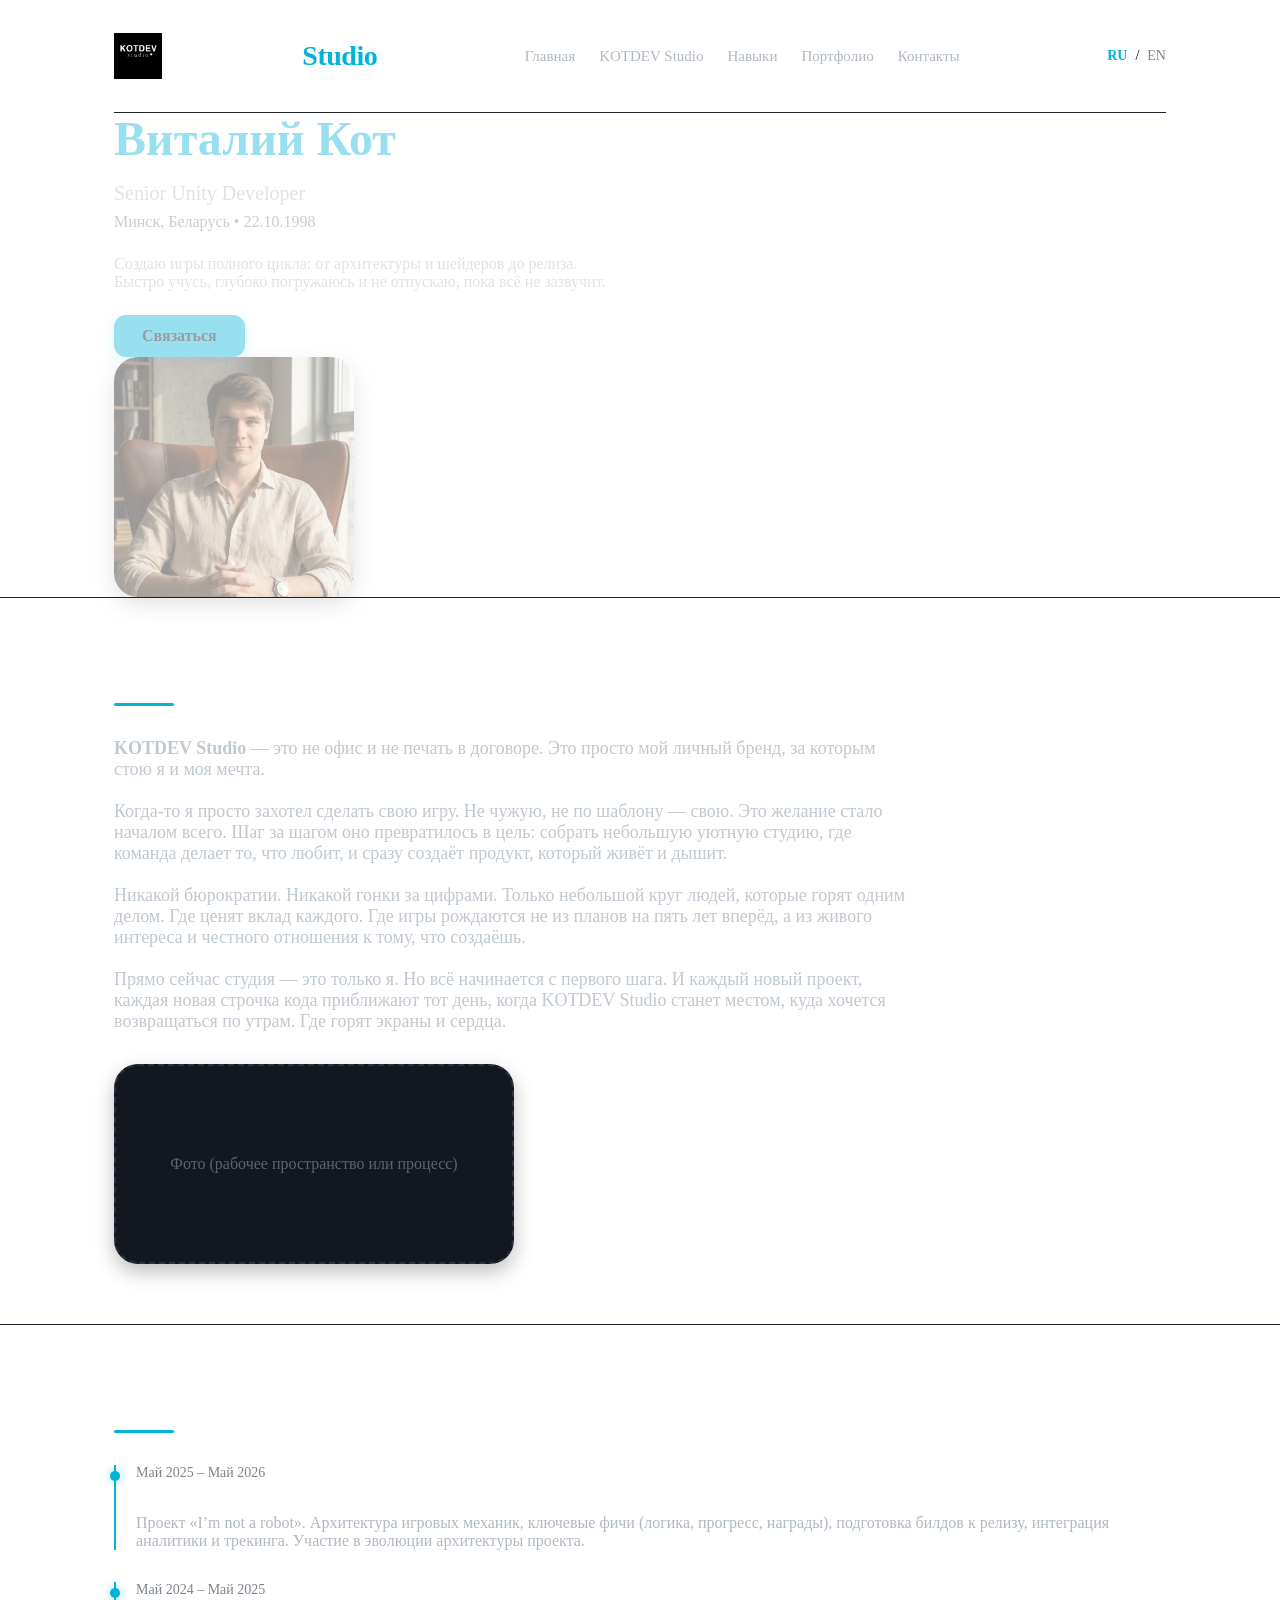
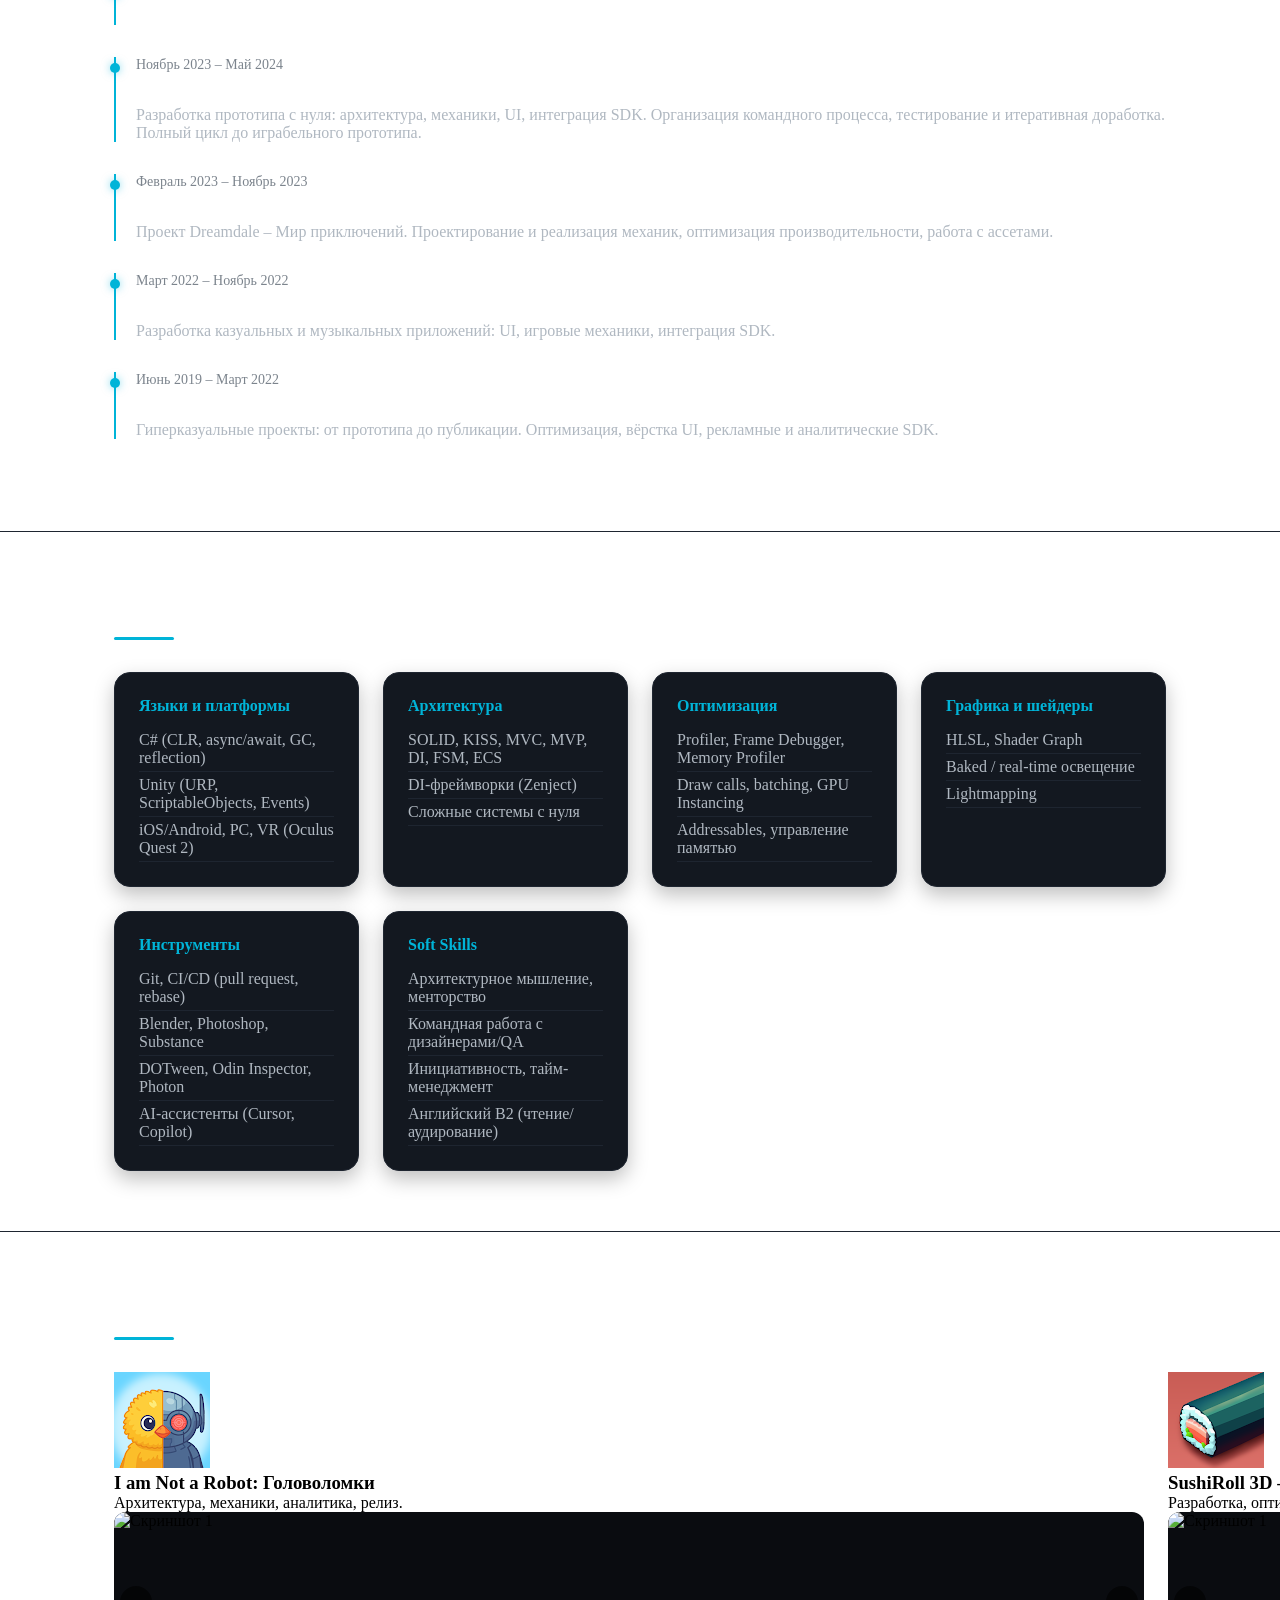
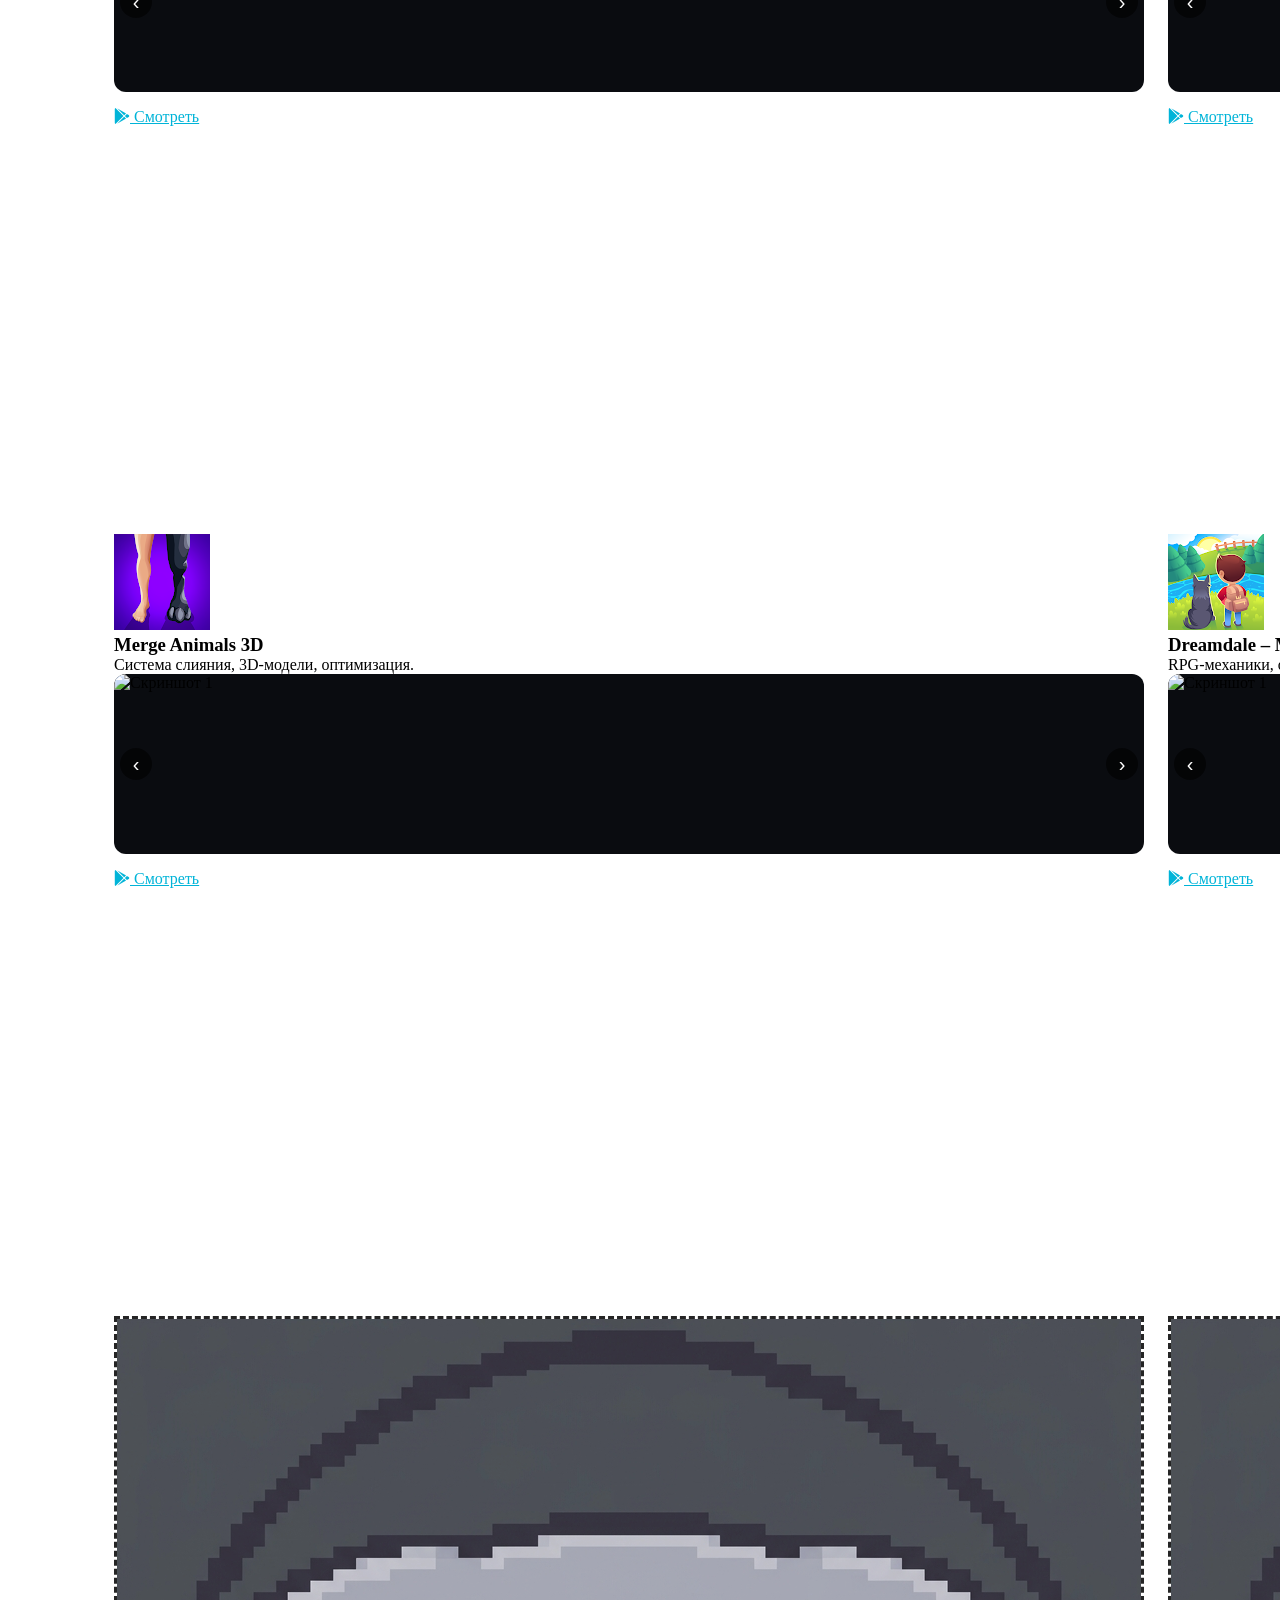
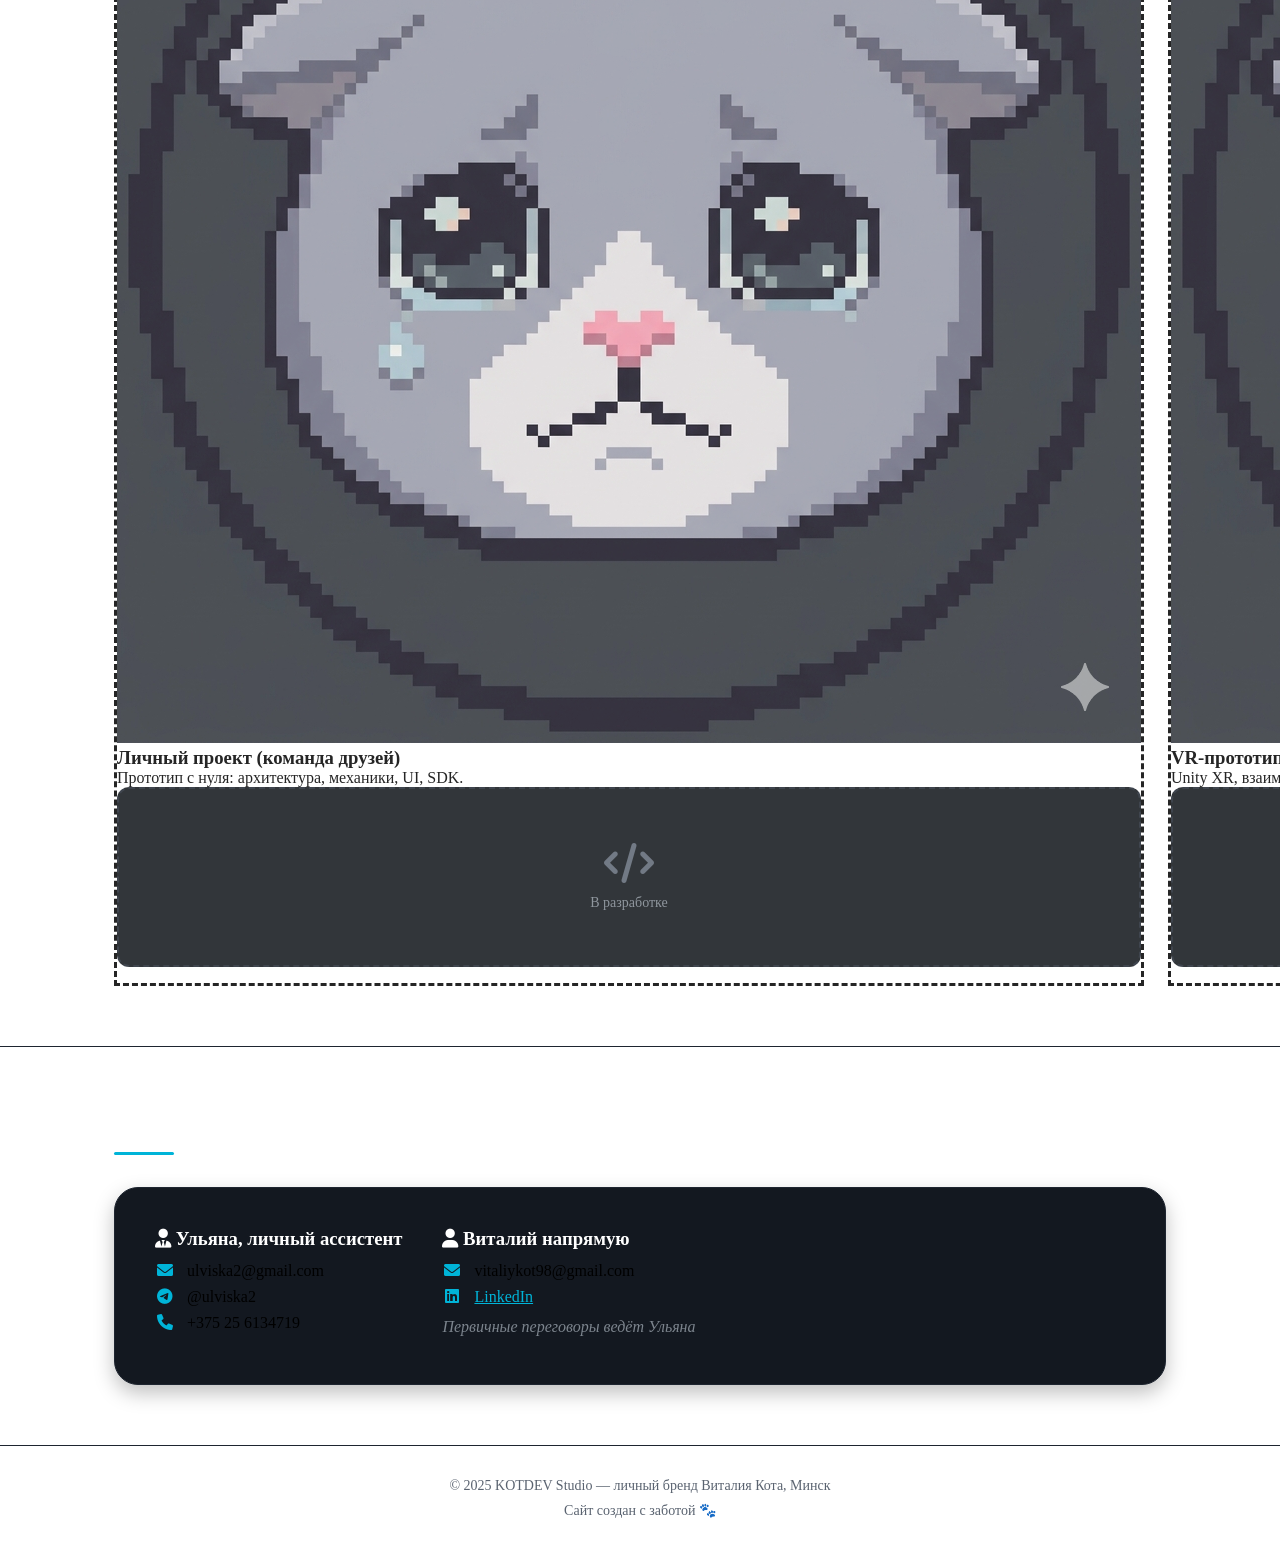
==== commit 1dcaefdb: "подправочки" ====
--- a/index.html
+++ b/index.html
@@ -170,10 +170,10 @@
                     <button class="slider-btn prev">‹</button>
                     <div class="slider-track">
                         <img src="images/game1-screen1.jpg" alt="Скриншот 1">
-                        <img src="images/game1-screen2.jpg" alt="Скриншот 2">
-                        <img src="images/game1-screen3.jpg" alt="Скриншот 3">
-                        <img src="images/game1-screen4.jpg" alt="Скриншот 4">
-                        <img src="images/game1-screen5.jpg" alt="Скриншот 5">
+                        <img src="images/game1-screen1.jpg" alt="Скриншот 2">
+                        <img src="images/game1-screen1.jpg" alt="Скриншот 3">
+                        <img src="images/game1-screen1.jpg" alt="Скриншот 4">
+                        <img src="images/game1-screen1.jpg" alt="Скриншот 5">
                     </div>
                     <button class="slider-btn next">›</button>
                 </div>
@@ -192,11 +192,11 @@
                 <div class="game-slider">
                     <button class="slider-btn prev">‹</button>
                     <div class="slider-track">
-                        <img src="images/game2-screen1.jpg" alt="Скриншот 1">
-                        <img src="images/game2-screen2.jpg" alt="Скриншот 2">
-                        <img src="images/game2-screen3.jpg" alt="Скриншот 3">
-                        <img src="images/game2-screen4.jpg" alt="Скриншот 4">
-                        <img src="images/game2-screen5.jpg" alt="Скриншот 5">
+                        <img src="images/game1-screen1.jpg" alt="Скриншот 1">
+                        <img src="images/game1-screen1.jpg" alt="Скриншот 2">
+                        <img src="images/game1-screen1.jpg" alt="Скриншот 3">
+                        <img src="images/game1-screen1.jpg" alt="Скриншот 4">
+                        <img src="images/game1-screen1.jpg" alt="Скриншот 5">
                     </div>
                     <button class="slider-btn next">›</button>
                 </div>
@@ -216,11 +216,11 @@
                 <div class="game-slider">
                     <button class="slider-btn prev">‹</button>
                     <div class="slider-track">
-                        <img src="images/game3-screen1.jpg" alt="Скриншот 1">
-                        <img src="images/game3-screen2.jpg" alt="Скриншот 2">
-                        <img src="images/game3-screen3.jpg" alt="Скриншот 3">
-                        <img src="images/game3-screen4.jpg" alt="Скриншот 4">
-                        <img src="images/game3-screen5.jpg" alt="Скриншот 5">
+                        <img src="images/game1-screen1.jpg" alt="Скриншот 1">
+                        <img src="images/game1-screen1.jpg" alt="Скриншот 2">
+                        <img src="images/game1-screen1.jpg" alt="Скриншот 3">
+                        <img src="images/game1-screen1.jpg" alt="Скриншот 4">
+                        <img src="images/game1-screen1.jpg" alt="Скриншот 5">
                     </div>
                     <button class="slider-btn next">›</button>
                 </div>
@@ -240,11 +240,11 @@
                 <div class="game-slider">
                     <button class="slider-btn prev">‹</button>
                     <div class="slider-track">
-                        <img src="images/game4-screen1.jpg" alt="Скриншот 1">
-                        <img src="images/game4-screen2.jpg" alt="Скриншот 2">
-                        <img src="images/game4-screen3.jpg" alt="Скриншот 3">
-                        <img src="images/game4-screen4.jpg" alt="Скриншот 4">
-                        <img src="images/game4-screen5.jpg" alt="Скриншот 5">
+                        <img src="images/game1-screen1.jpg" alt="Скриншот 1">
+                        <img src="images/game1-screen1.jpg" alt="Скриншот 2">
+                        <img src="images/game1-screen1.jpg" alt="Скриншот 3">
+                        <img src="images/game1-screen1.jpg" alt="Скриншот 4">
+                        <img src="images/game1-screen1.jpg" alt="Скриншот 5">
                     </div>
                     <button class="slider-btn next">›</button>
                 </div>
@@ -264,11 +264,11 @@
                 <div class="game-slider">
                     <button class="slider-btn prev">‹</button>
                     <div class="slider-track">
-                        <img src="images/game5-screen1.jpg" alt="Скриншот 1">
-                        <img src="images/game5-screen2.jpg" alt="Скриншот 2">
-                        <img src="images/game5-screen3.jpg" alt="Скриншот 3">
-                        <img src="images/game5-screen4.jpg" alt="Скриншот 4">
-                        <img src="images/game5-screen5.jpg" alt="Скриншот 5">
+                        <img src="images/game1-screen1.jpg" alt="Скриншот 1">
+                        <img src="images/game1-screen1.jpg" alt="Скриншот 2">
+                        <img src="images/game1-screen1.jpg" alt="Скриншот 3">
+                        <img src="images/game1-screen1.jpg" alt="Скриншот 4">
+                        <img src="images/game1-screen1.jpg" alt="Скриншот 5">
                     </div>
                     <button class="slider-btn next">›</button>
                 </div>
--- a/css/style.css
+++ b/css/style.css
@@ -15,13 +15,8 @@
 }
 body::before {
     content: '';
-    position: fixed;
-    top: 0;
-    left: 0;
-    width: 100%;
-    height: 100%;
-    background-color: #0a0c10;
-    background-image: radial-gradient(rgba(5, 182, 217, 0.15) 1px, transparent 1px);
+    background-color: #1a404e;
+    background-image: radial-gradient(rgba(0, 168, 202, 0.581));
     background-size: 30px 30px;
     z-index: -1;
     opacity: 0.55;
@@ -95,12 +90,10 @@
     color: var(--accent);
 }
 .hero {
-    padding: 80px 0 60px;
-    display: flex;
-    flex-wrap: wrap;
-    align-items: center;
-    justify-content: space-between;
-    gap: 40px;
+    background-image: url(images/texture.jpg);
+    background-size: cover;
+    background-blend-mode: overlay;
+    opacity: 0.4;
 }
 .hero-text {
     flex: 1 1 500px;
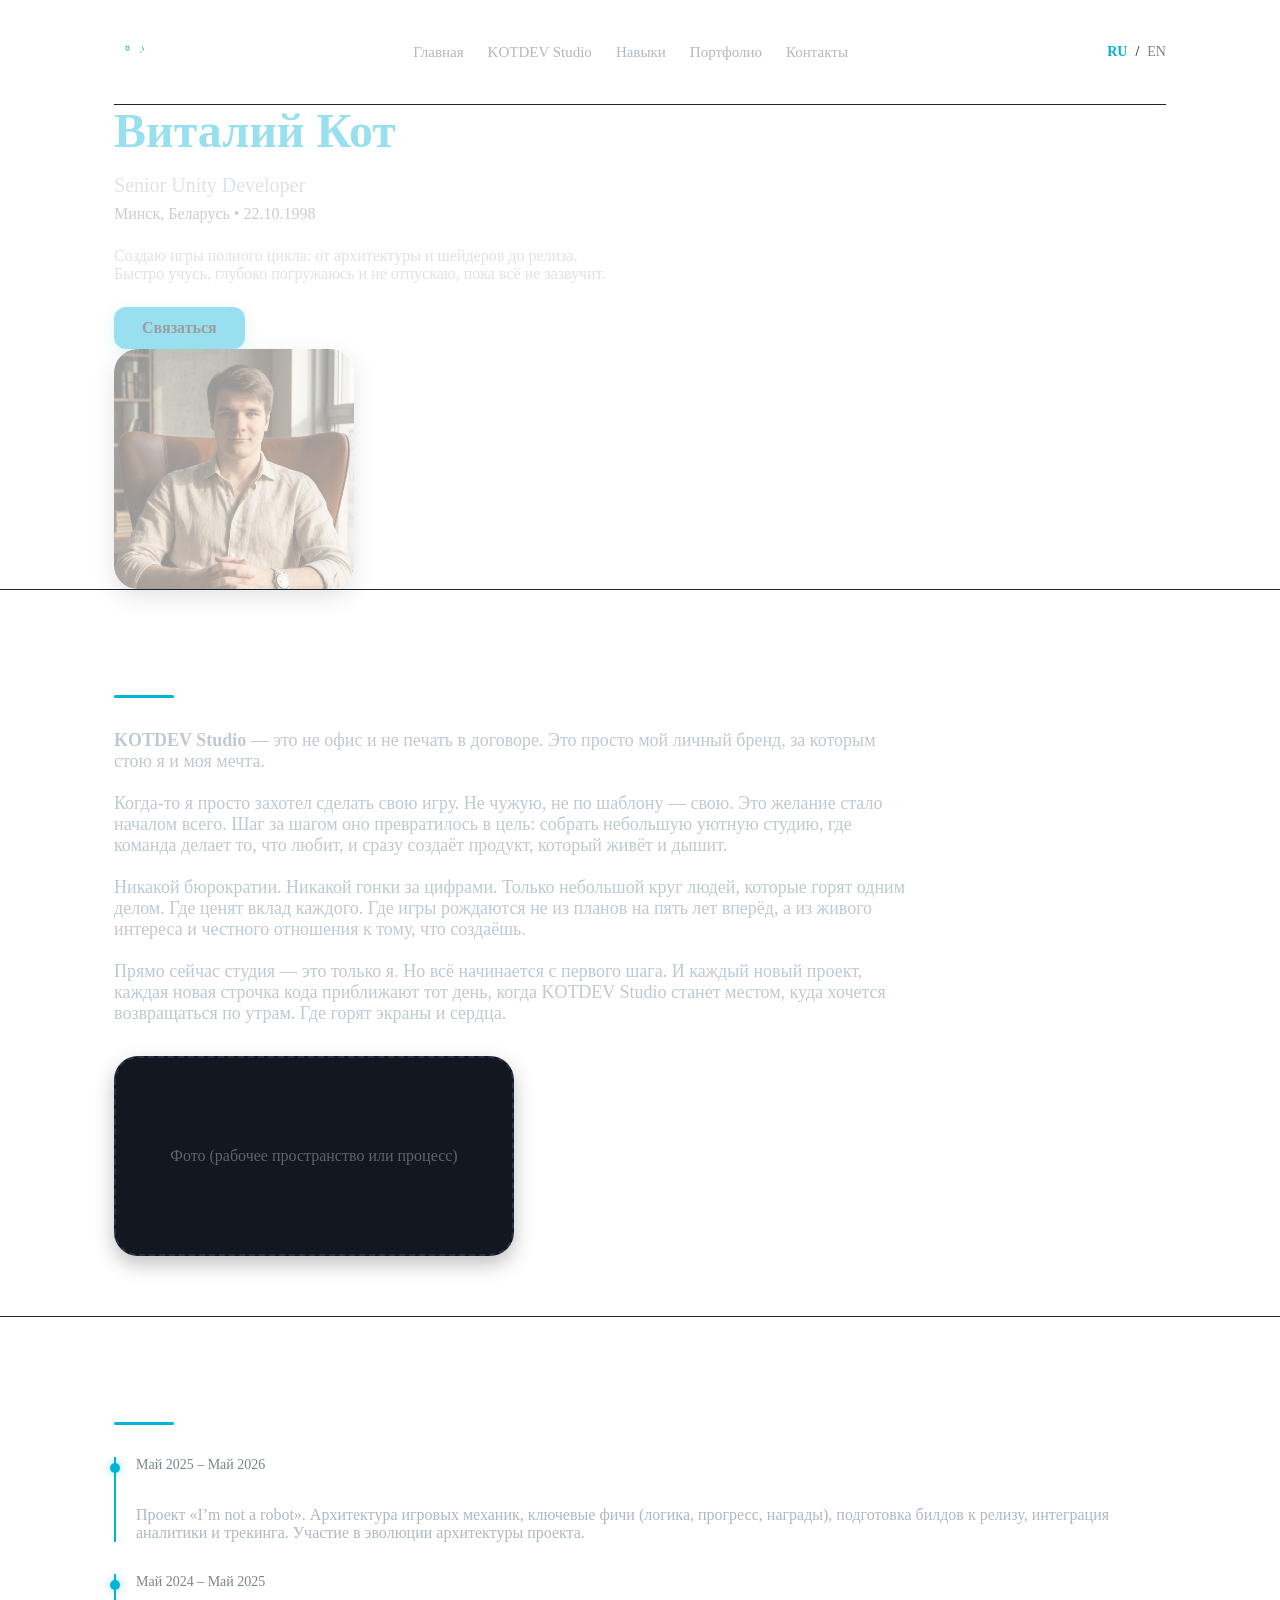
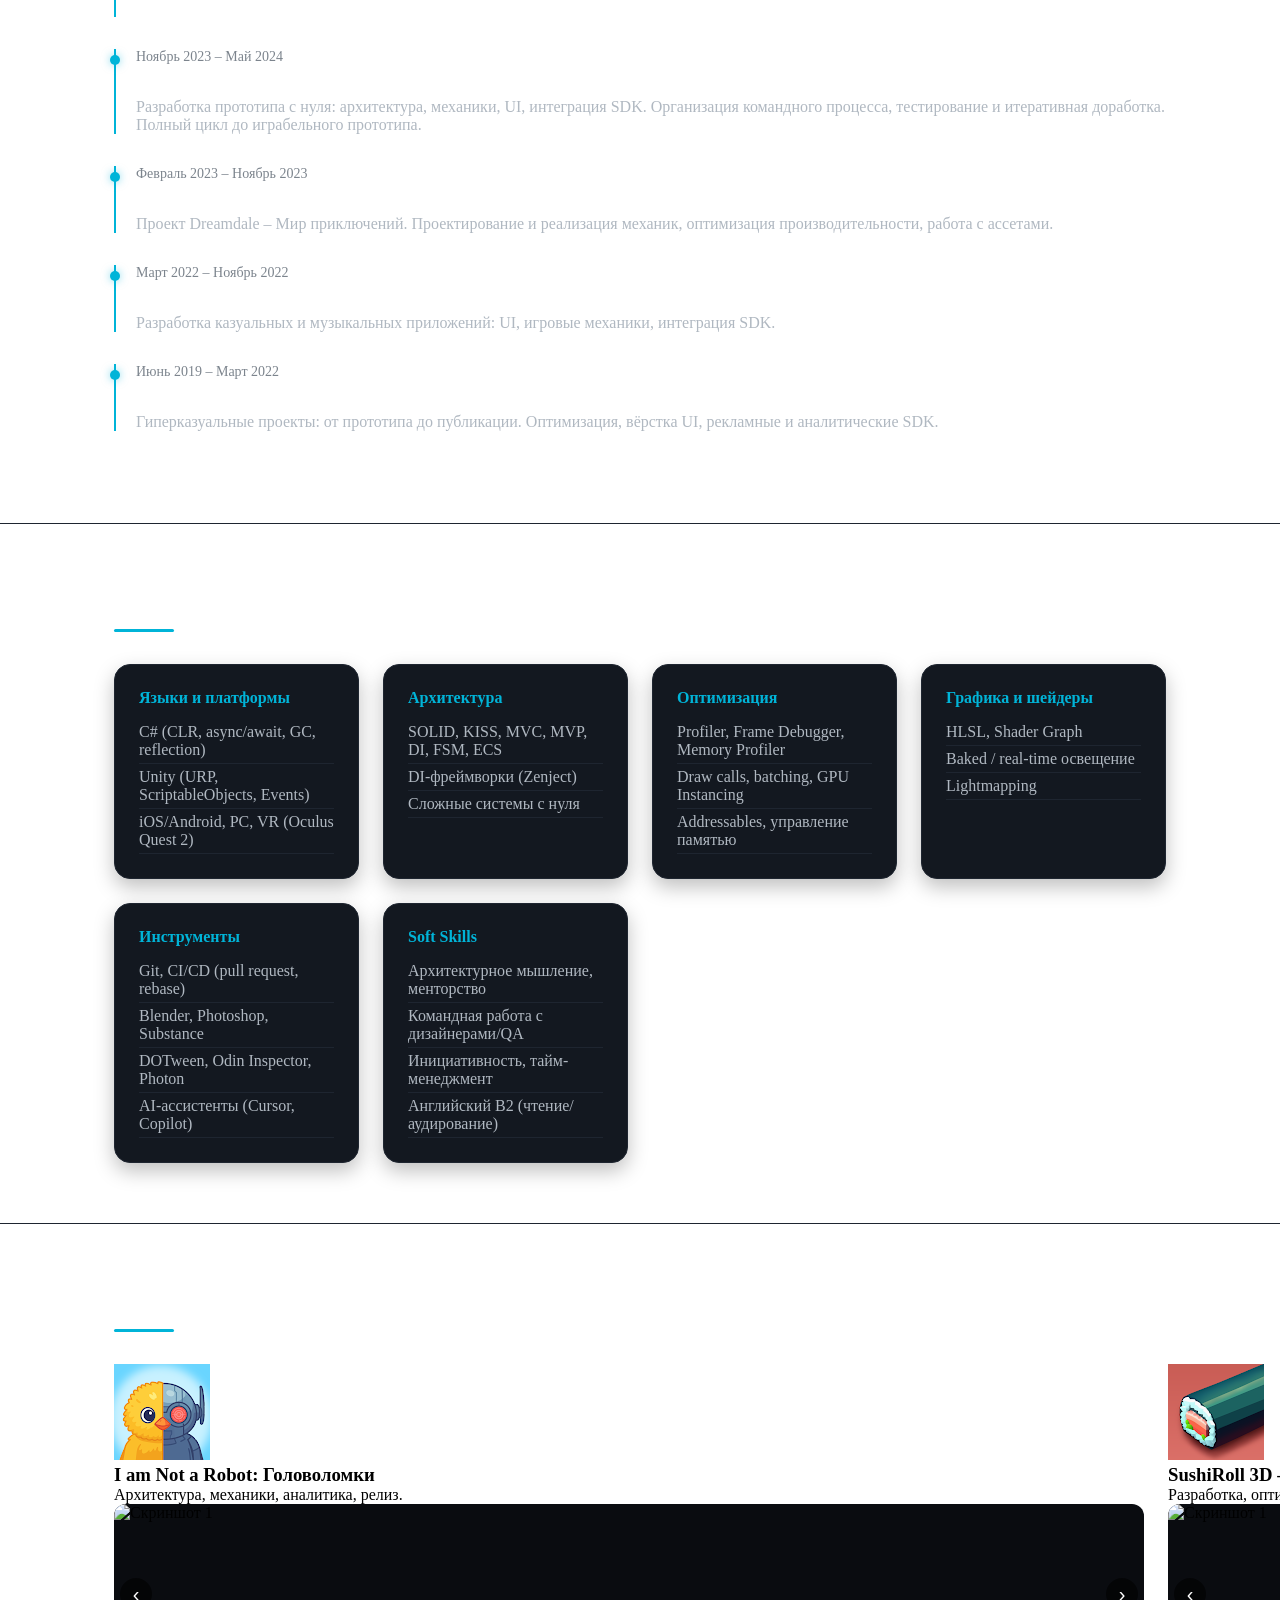
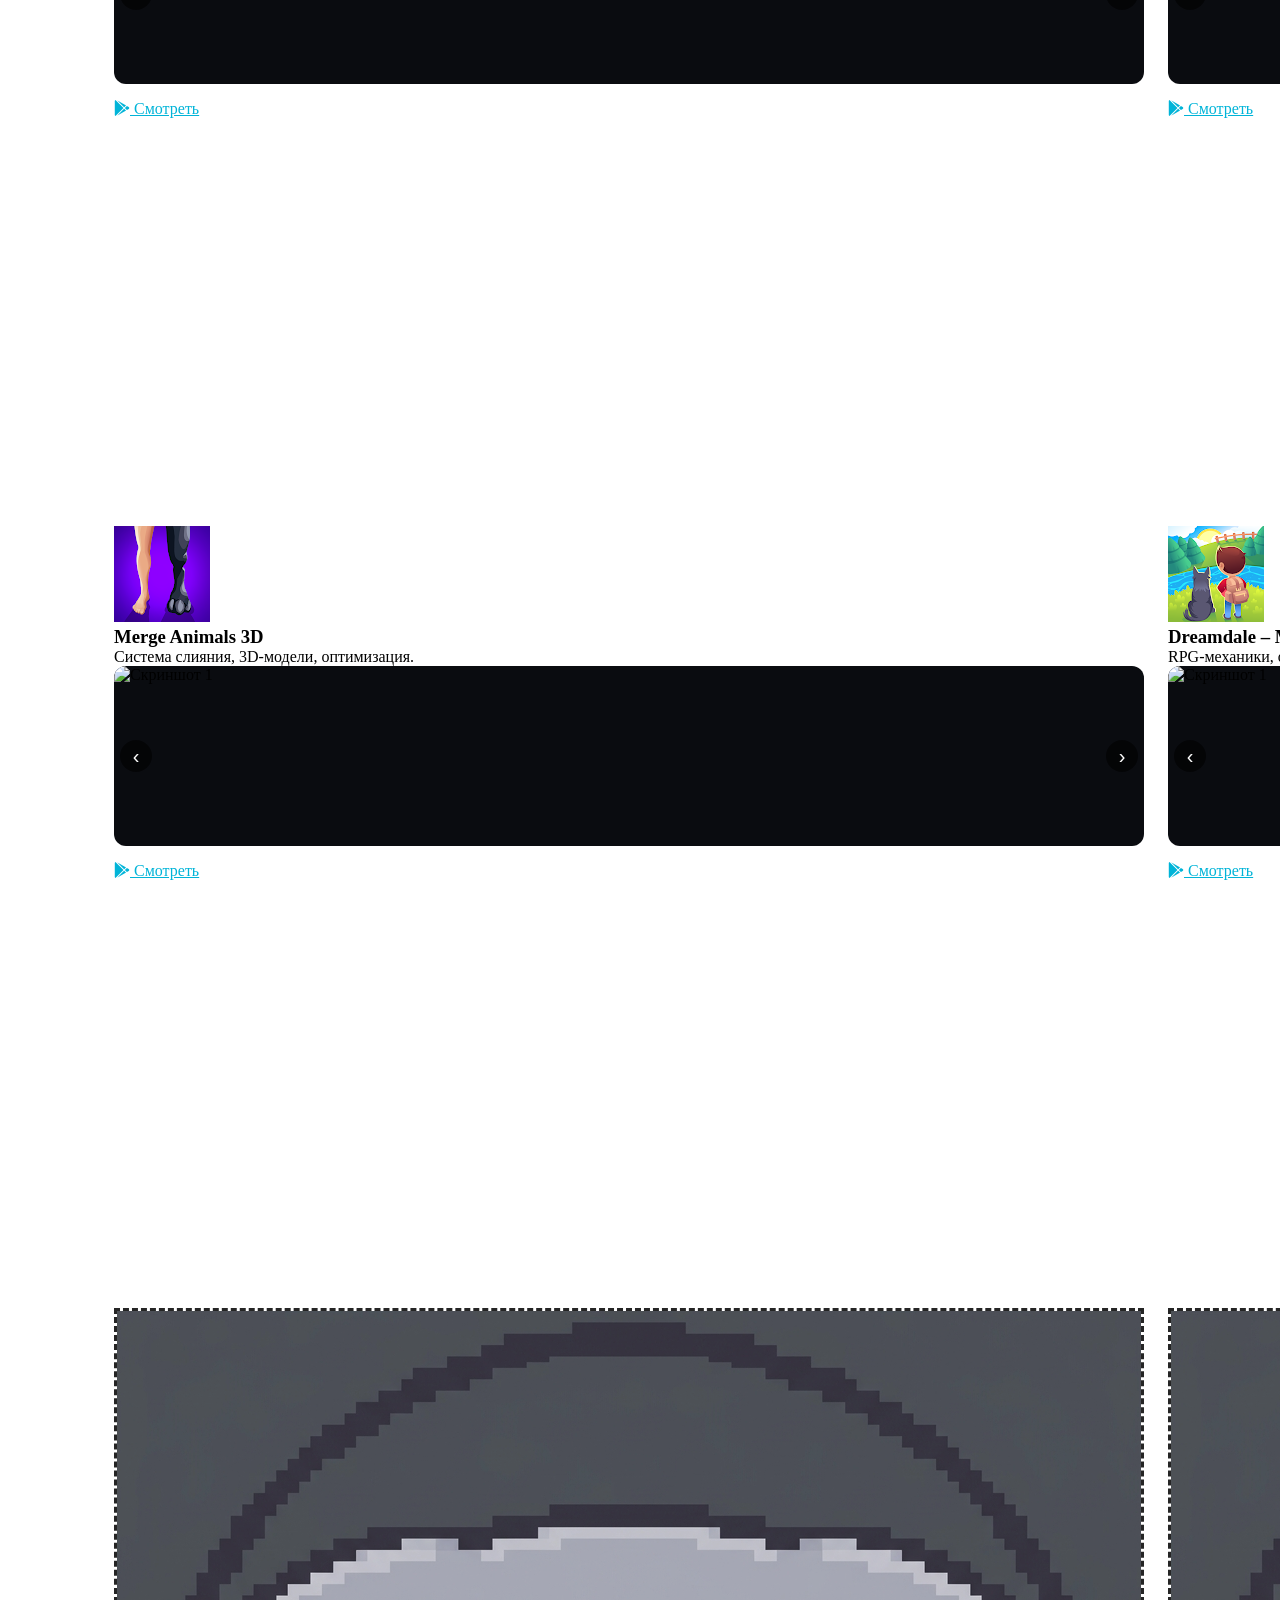
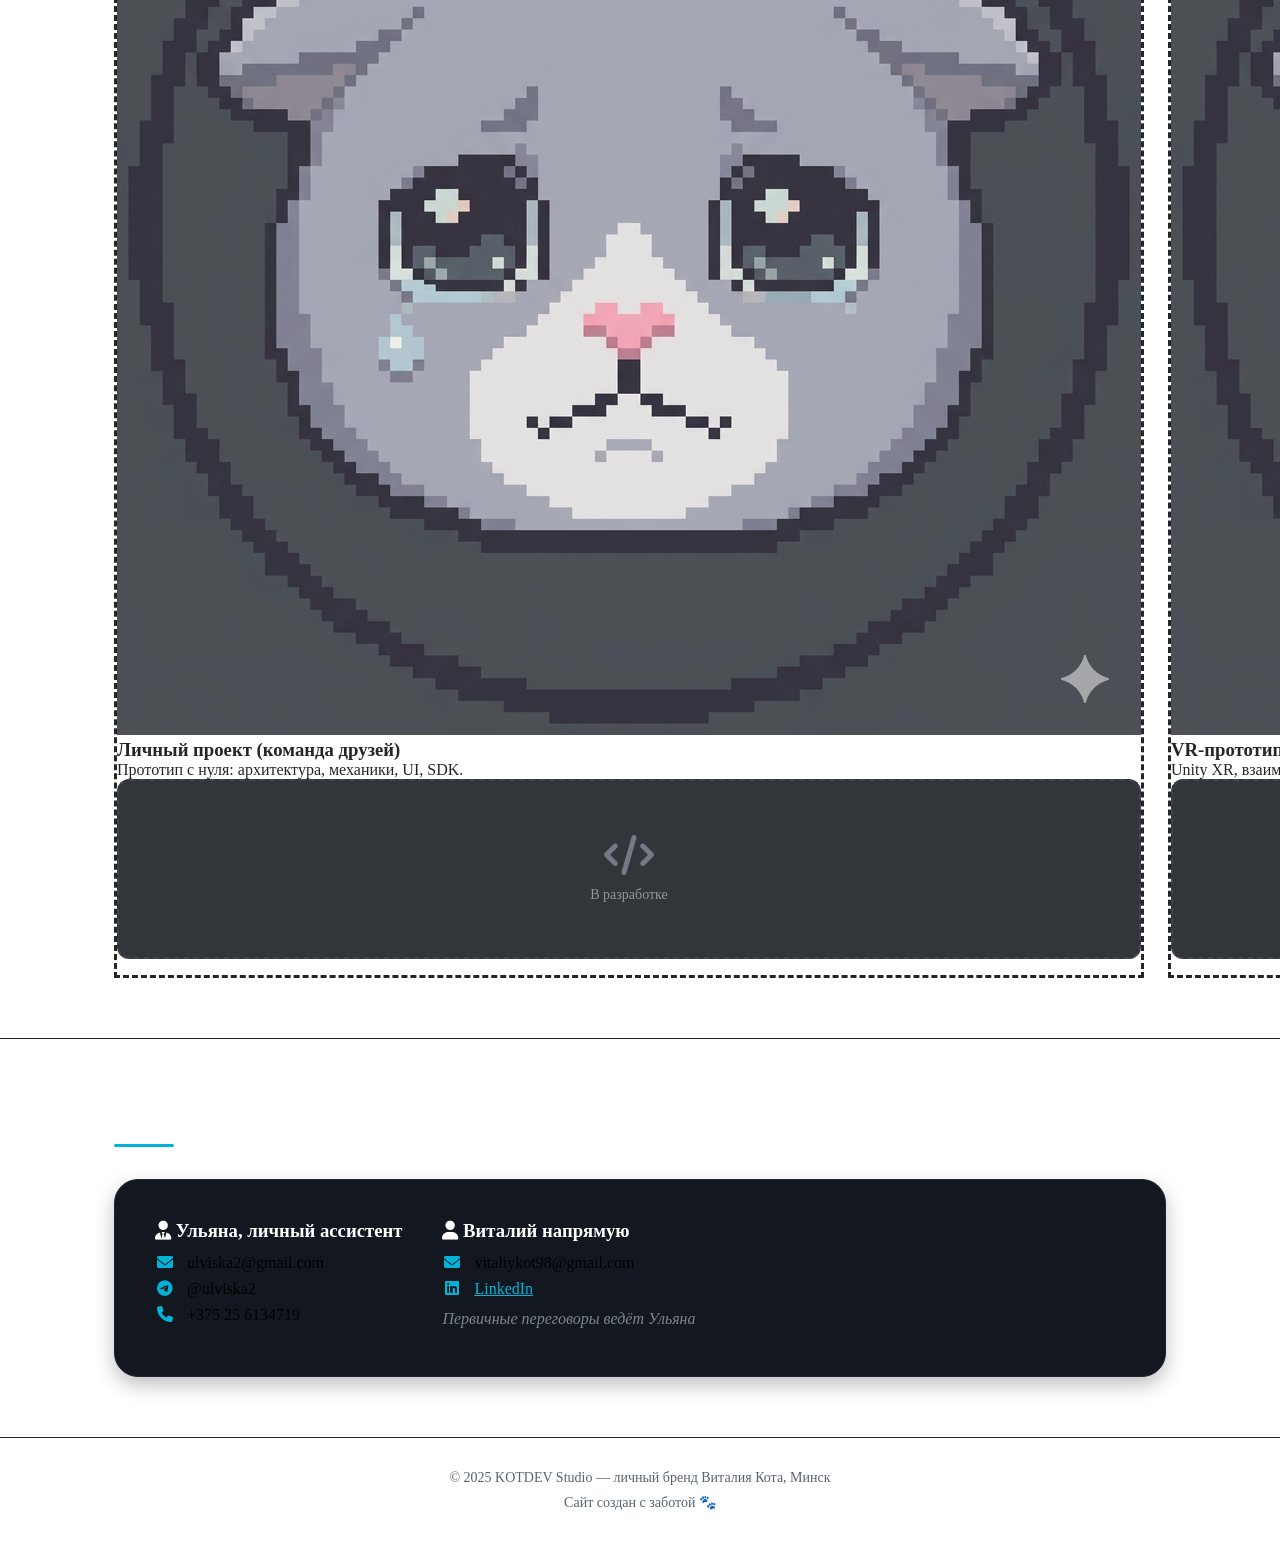
==== commit bec9b586: "проверка 1.3" ====
--- a/index.html
+++ b/index.html
@@ -13,13 +13,10 @@
 <body>
     <div class="container">
         <header class="header">
-            <div class="logo-area">
-                <div class="emblem">
-                    <img src="images/logotip.png" alt="Логотип KOTDEV Studio">
-                </div>
-                <div class="studio-name">KOTDEV <span>Studio</span></div>
-            </div>
-            <nav class="nav">
+    <div class="logo-area">
+        <img src="images/logotip.png" alt="KOTDEV Studio" class="logo-img">
+    </div>
+    <nav class="nav">
     <a href="#home" data-i18n="nav.home">Главная</a>
     <a href="#KOTDEV Studio" data-i18n="nav.KOTDEV Studio">KOTDEV Studio</a>
     <a href="#skills" data-i18n="nav.skills">Навыки</a>
--- a/css/style.css
+++ b/css/style.css
@@ -15,8 +15,7 @@
 }
 body::before {
     content: '';
-    background-color: #1a404e;
-    background-image: radial-gradient(rgba(0, 168, 202, 0.581));
+    background-color: #111e23;
     background-size: 30px 30px;
     z-index: -1;
     opacity: 0.55;
@@ -45,34 +44,9 @@
     align-items: center;
     gap: 16px;
 }
-.emblem {
-    width: 48px;
-    height: 48px;
-    border-radius: 0;
-    background: transparent;
-    display: flex;
-    align-items: center;
-    justify-content: center;
-    border: none;
-    box-shadow: none;
-    transition: transform 0.3s ease;
-}
-.emblem:hover {
-    transform: scale(1.08);
-}
-.emblem img {
-    width: 100%;
-    height: 100%;
-    object-fit: contain;
-}
-.studio-name {
-    font-size: 28px;
-    font-weight: 700;
-    letter-spacing: -0.5px;
-    color: #ffffff;
-}
-.studio-name span {
-    color: var(--accent);
+.logo-img {
+    height: 40px;
+    width: auto;
 }
 .nav {
     display: flex;
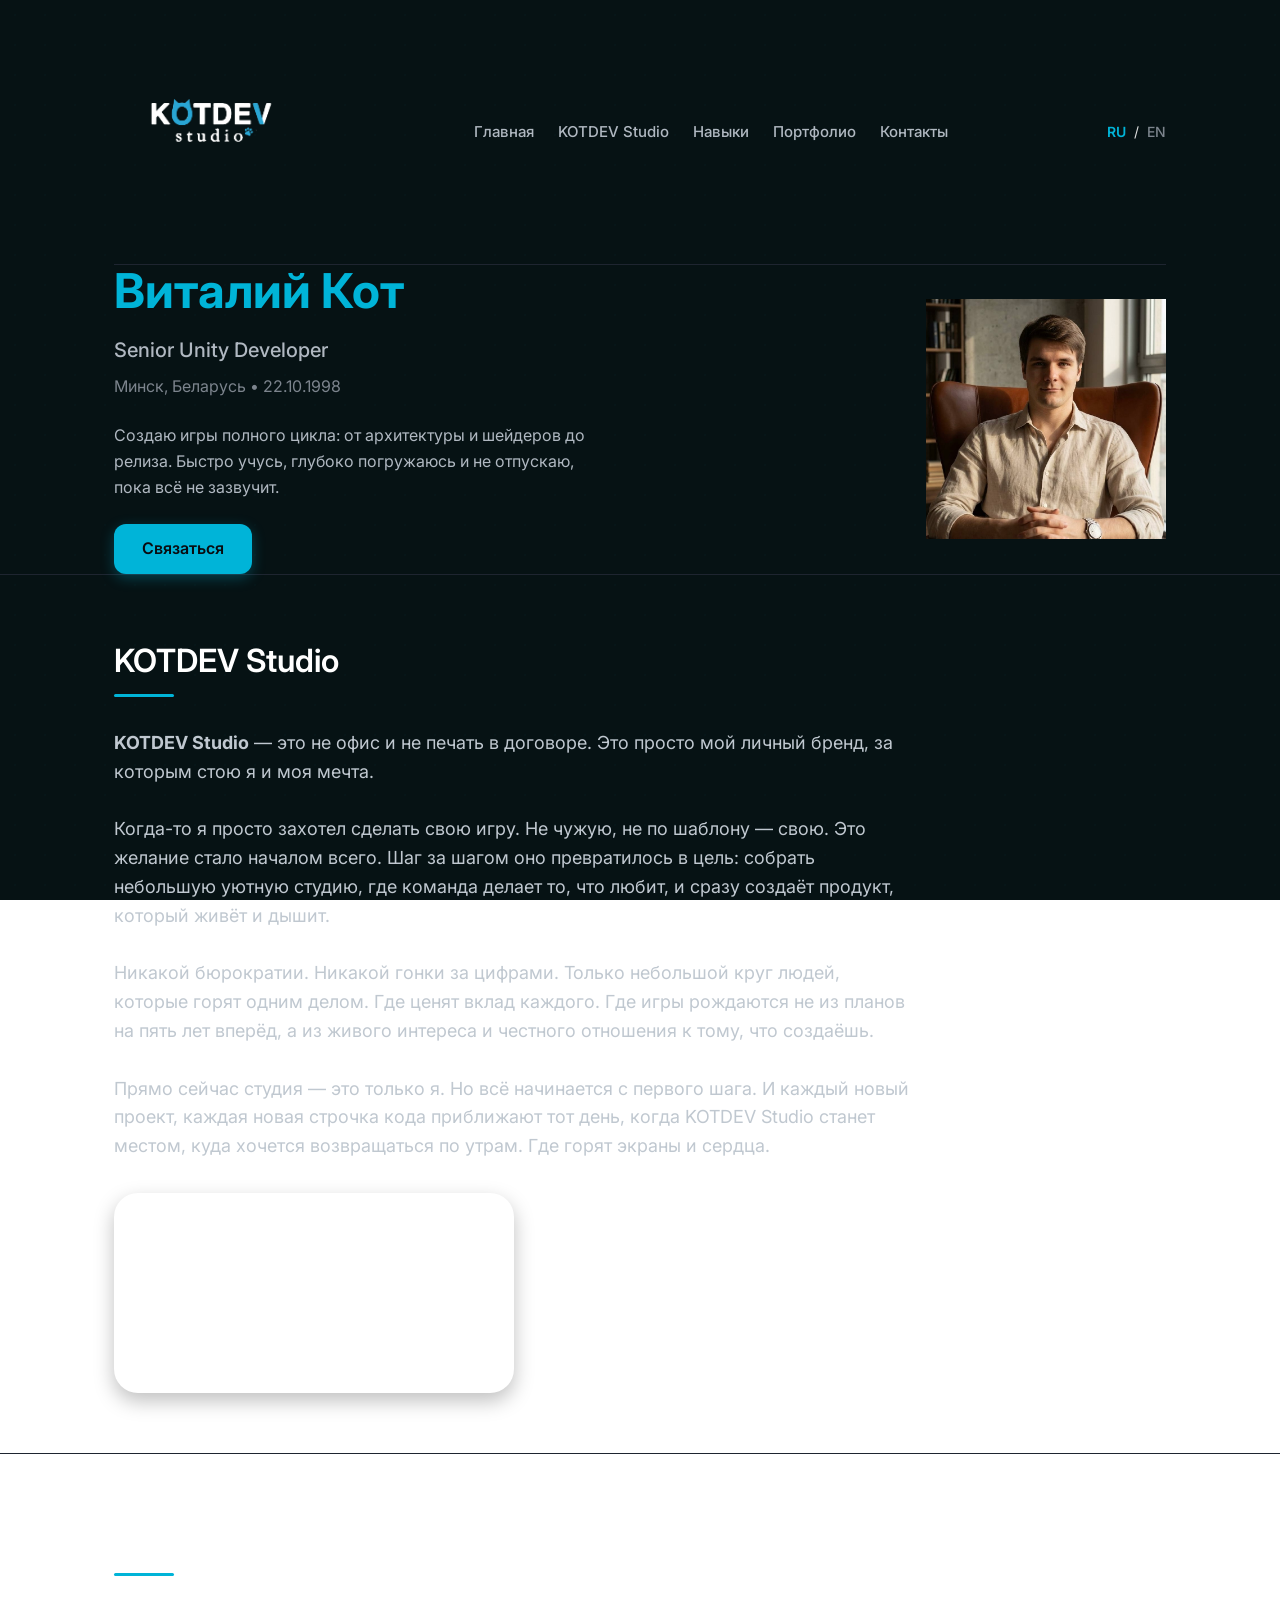
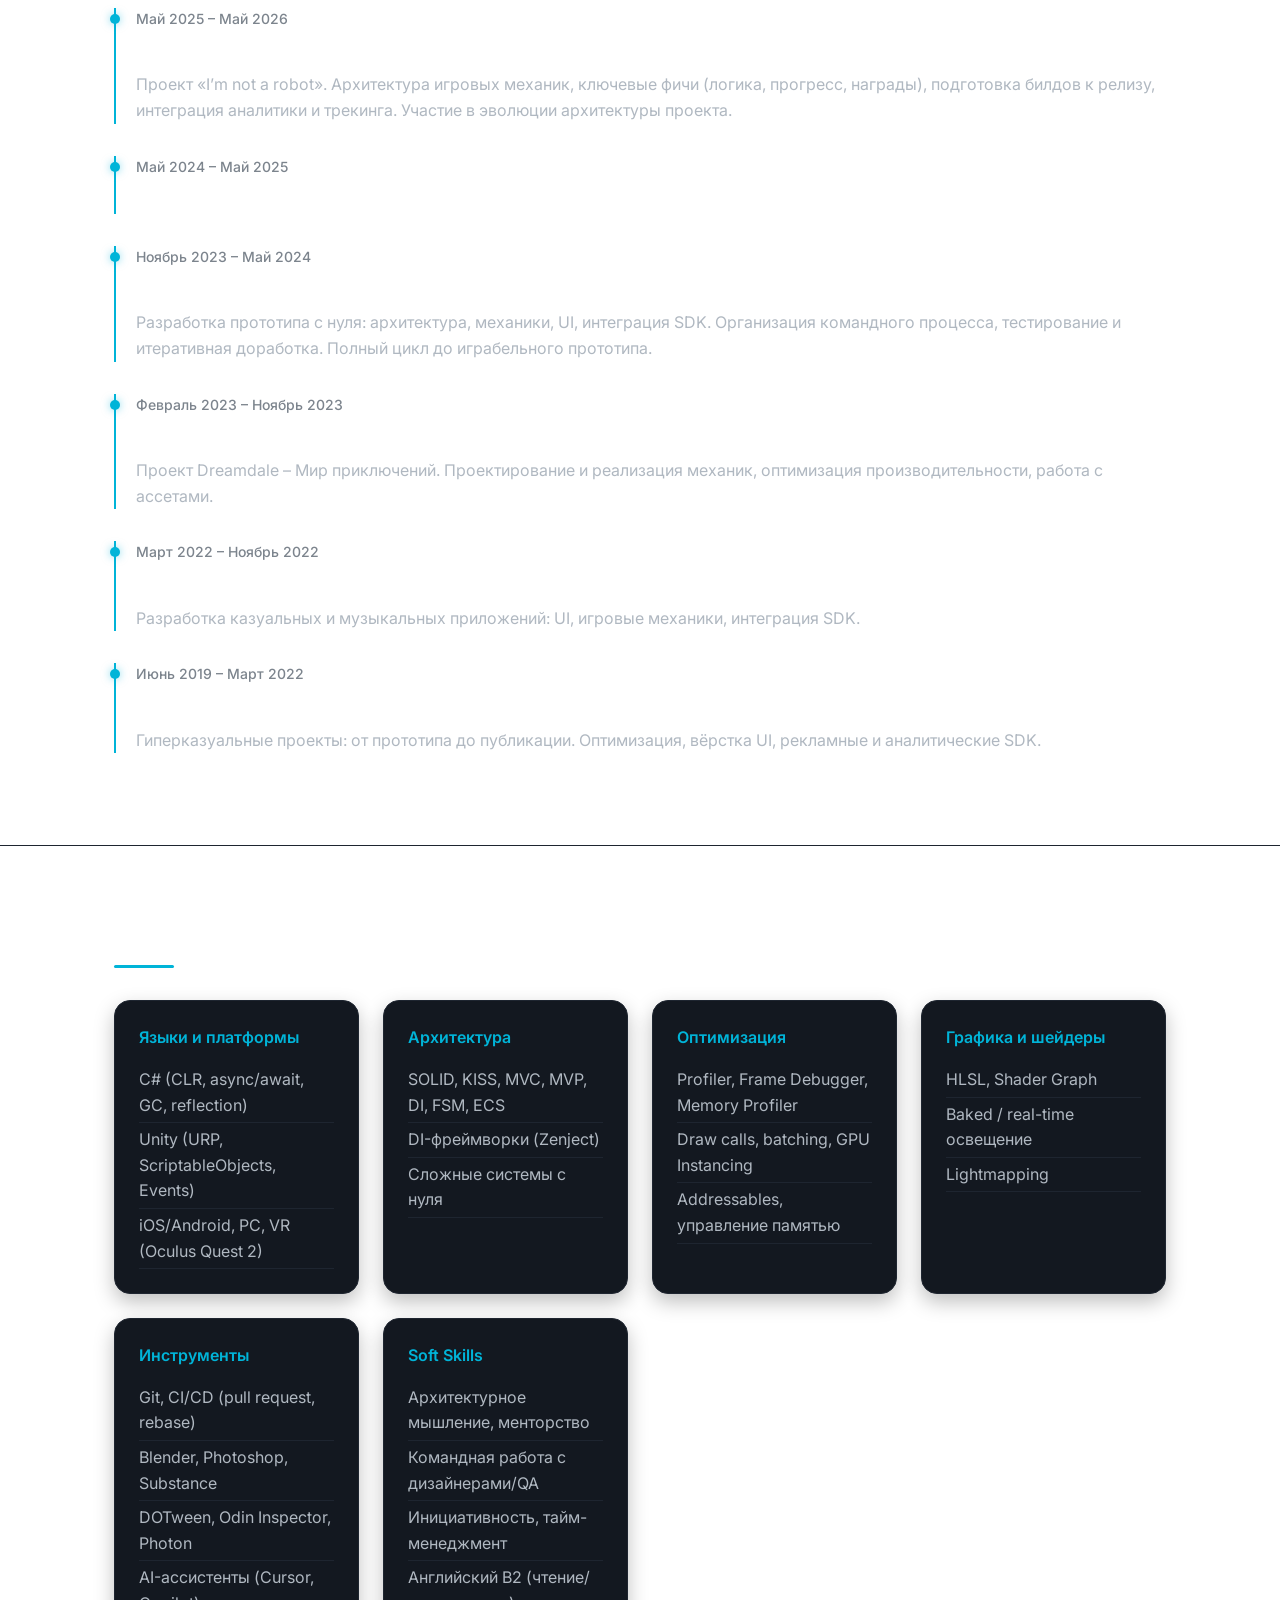
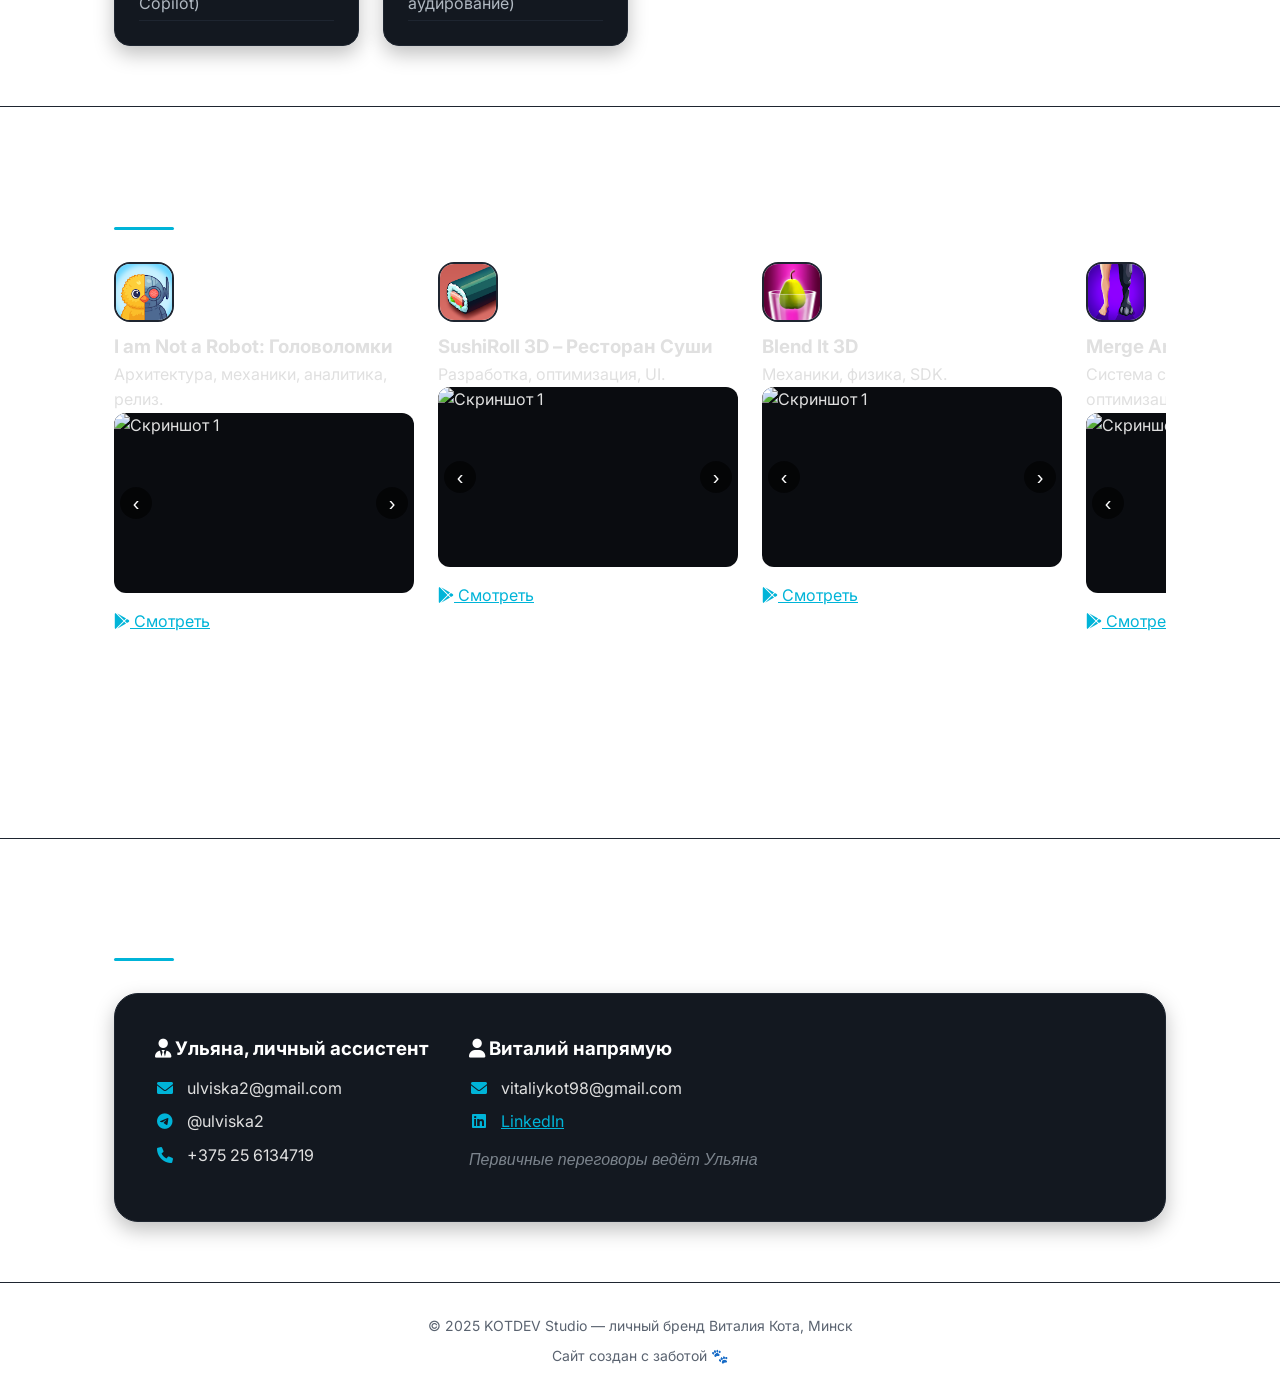
==== commit a9ca7be4: "доп 1.3.3" ====
--- a/index.html
+++ b/index.html
@@ -55,9 +55,11 @@
                     Прямо сейчас студия — это только я. Но всё начинается с первого шага. И каждый новый проект, каждая новая строчка кода приближают тот день, когда KOTDEV Studio станет местом, куда хочется возвращаться по утрам. Где горят экраны и сердца.
                 </p>
             </div>
-            <div style="background: var(--card-bg); border:2px dashed #2a3140; border-radius:24px; width:100%; max-width:400px; height:200px; display:flex; align-items:center; justify-content:center; color:#5a6370; box-shadow: var(--shadow);" data-i18n="about.photo_placeholder">
-                Фото (рабочее пространство или процесс)
-            </div>
+            <div class="about-video">
+    <video autoplay loop muted playsinline>
+        <source src="videos/workspace.mp4" type="video/mp4">
+    </video>
+</div>
         </div>
     </div>
     <div class="section" id="experience">
--- a/css/style.css
+++ b/css/style.css
@@ -11,14 +11,23 @@
     scroll-behavior: smooth;
 }
 body {
-    position: relative;
+    font-family: 'Inter', sans-serif;
+    color: #e0e0e0;
+    line-height: 1.6;
+    -webkit-font-smoothing: antialiased;
 }
 body::before {
     content: '';
-    background-color: #111e23;
+    position: fixed;
+    top: 0;
+    left: 0;
+    width: 100%;
+    height: 100%;
+    background-color: #061214;
+    background-image: radial-gradient(rgba(0, 180, 216, 0.02) 1px, transparent 1px);
     background-size: 30px 30px;
     z-index: -1;
-    opacity: 0.55;
+    opacity: 1;
 }
 :root {
     --accent: #00b4d8;
@@ -45,7 +54,7 @@
     gap: 16px;
 }
 .logo-img {
-    height: 40px;
+    height: 200px;
     width: auto;
 }
 .nav {
@@ -64,10 +73,11 @@
     color: var(--accent);
 }
 .hero {
-    background-image: url(images/texture.jpg);
-    background-size: cover;
-    background-blend-mode: overlay;
-    opacity: 0.4;
+    display: flex;
+    flex-wrap: wrap;
+    align-items: center;
+    justify-content: space-between;
+    gap: 40px;
 }
 .hero-text {
     flex: 1 1 500px;
@@ -97,9 +107,7 @@
     flex: 0 0 240px;
     width: 240px;
     height: 240px;
-    border-radius: 24px;
-    overflow: hidden;
-    box-shadow: var(--shadow);
+    opacity: 1;
 }
 .hero-photo img {
     width: 100%;
@@ -377,6 +385,19 @@
 .game-card-inactive:hover {
     border-color: var(--border);
     transform: translateY(-2px);
+}
+.about-video {
+    width: 100%;
+    max-width: 400px;
+    height: 200px;
+    border-radius: 24px;
+    overflow: hidden;
+    box-shadow: var(--shadow);
+}
+.about-video video {
+    width: 100%;
+    height: 100%;
+    object-fit: cover;
 }
 
 @media (max-width: 768px) {
@@ -399,29 +420,47 @@
 }
 
 .portfolio-sel {
-    display: grid;
+    display: flex;
+    overflow-x: auto;
     gap: 24px;
-}
-@media (min-width: 1024px) {
-    .portfolio-sel {
-        grid-template-columns: repeat(3, 1fr);
-    }
-}
-@media (min-width: 768px) and (max-width: 1023px) {
-    .portfolio-sel {
-        grid-template-columns: repeat(2, 1fr);
-    }
-}
+    padding-bottom: 16px;
+    scroll-snap-type: x mandatory;
+    scrollbar-width: thin;
+    scrollbar-color: var(--accent) var(--card-bg);
+}
+.portfolio-sel::-webkit-scrollbar {
+    height: 6px;
+}
+.portfolio-sel::-webkit-scrollbar-thumb {
+    background: var(--accent);
+    border-radius: 6px;
+}
+
+.game-card {
+    flex: 0 0 300px;
+    scroll-snap-align: start;
+    min-height: 500px;
+    max-height: 600px;
+}
+
 @media (max-width: 767px) {
-    .portfolio-sel {
-        display: flex;
-        overflow-x: auto;
-        scroll-snap-type: x mandatory;
-        padding-bottom: 16px;
-        max-width: 100vw;
-    }
     .game-card {
         flex: 0 0 85vw;
-        scroll-snap-align: center;
     }
+}.game-icon {
+    width: 60px;
+    height: 60px;
+    border-radius: 16px;
+    overflow: hidden;
+    margin-bottom: 10px;
+    border: 2px solid var(--border);
+    flex-shrink: 0;
+}
+.game-icon img {
+    width: 100%;
+    height: 100%;
+    object-fit: cover;
+}
+[data-i18n] {
+    transition: opacity 0.5s ease;
 }
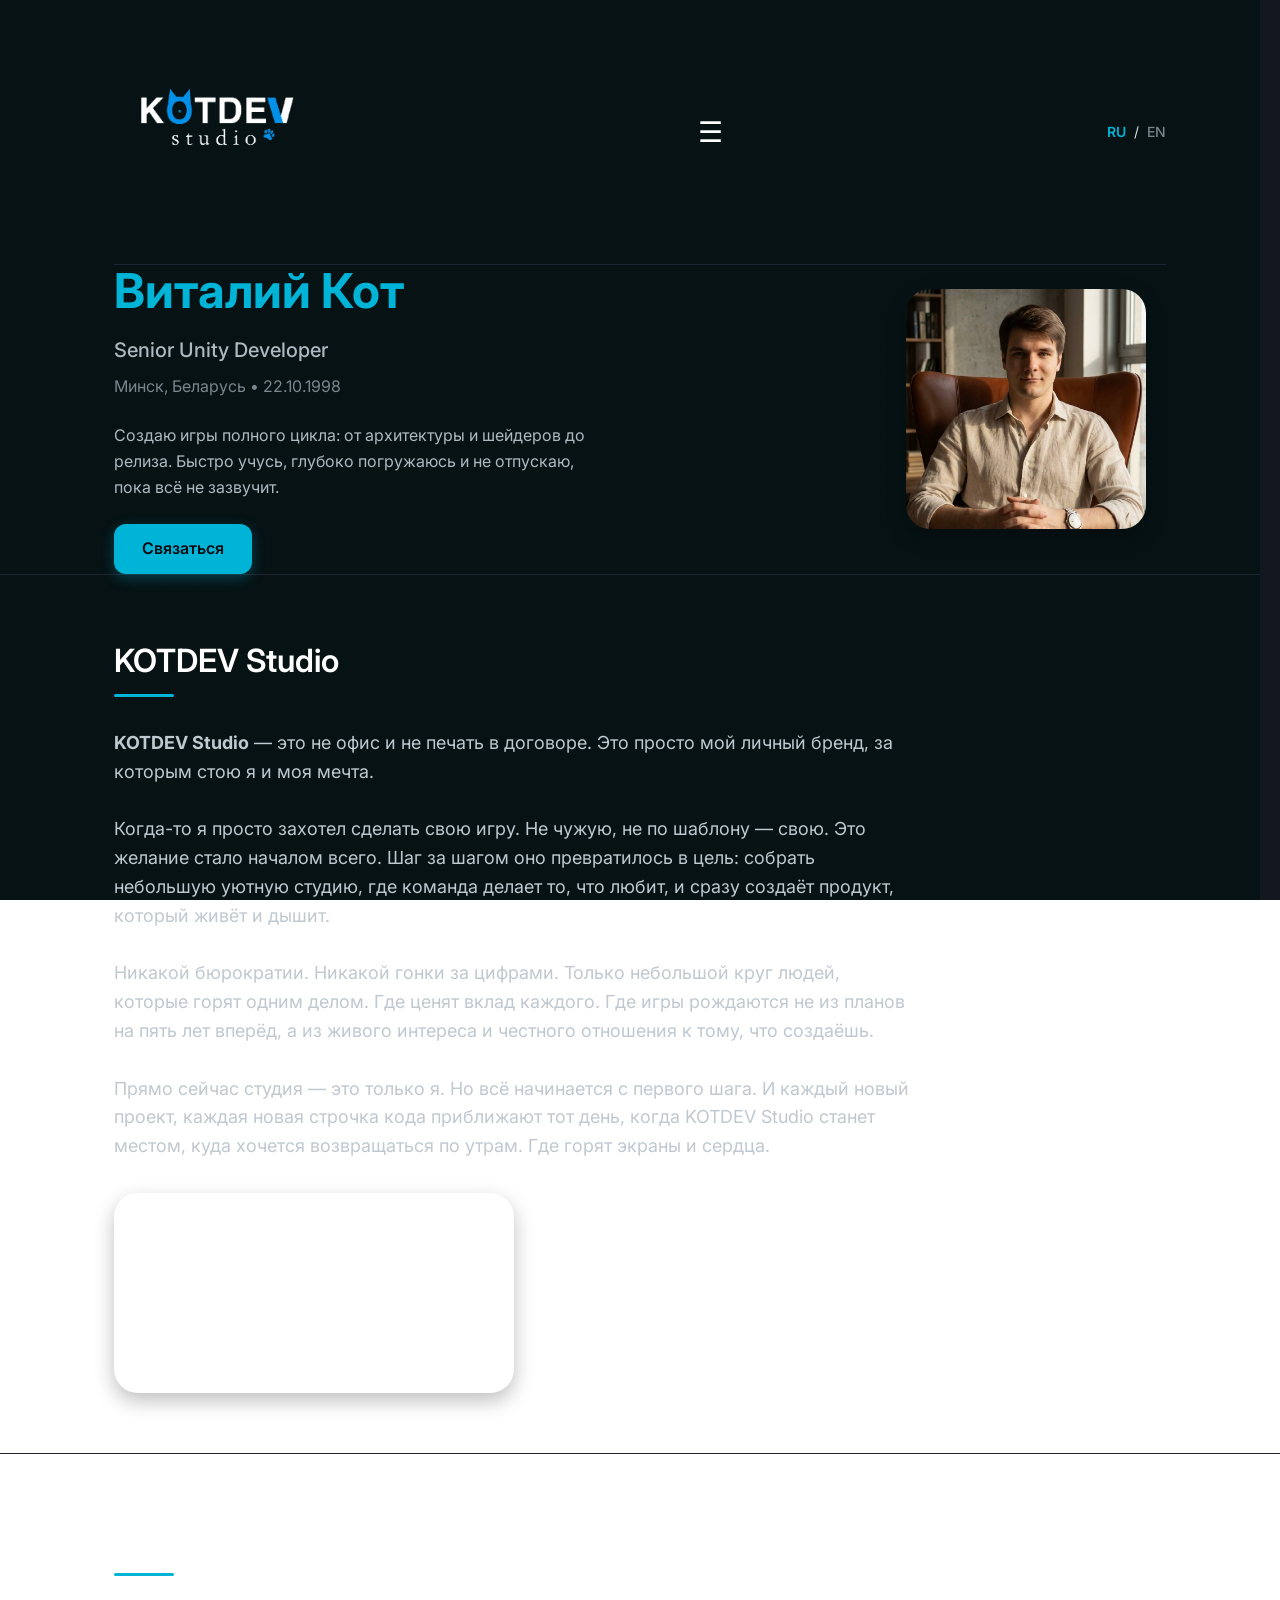
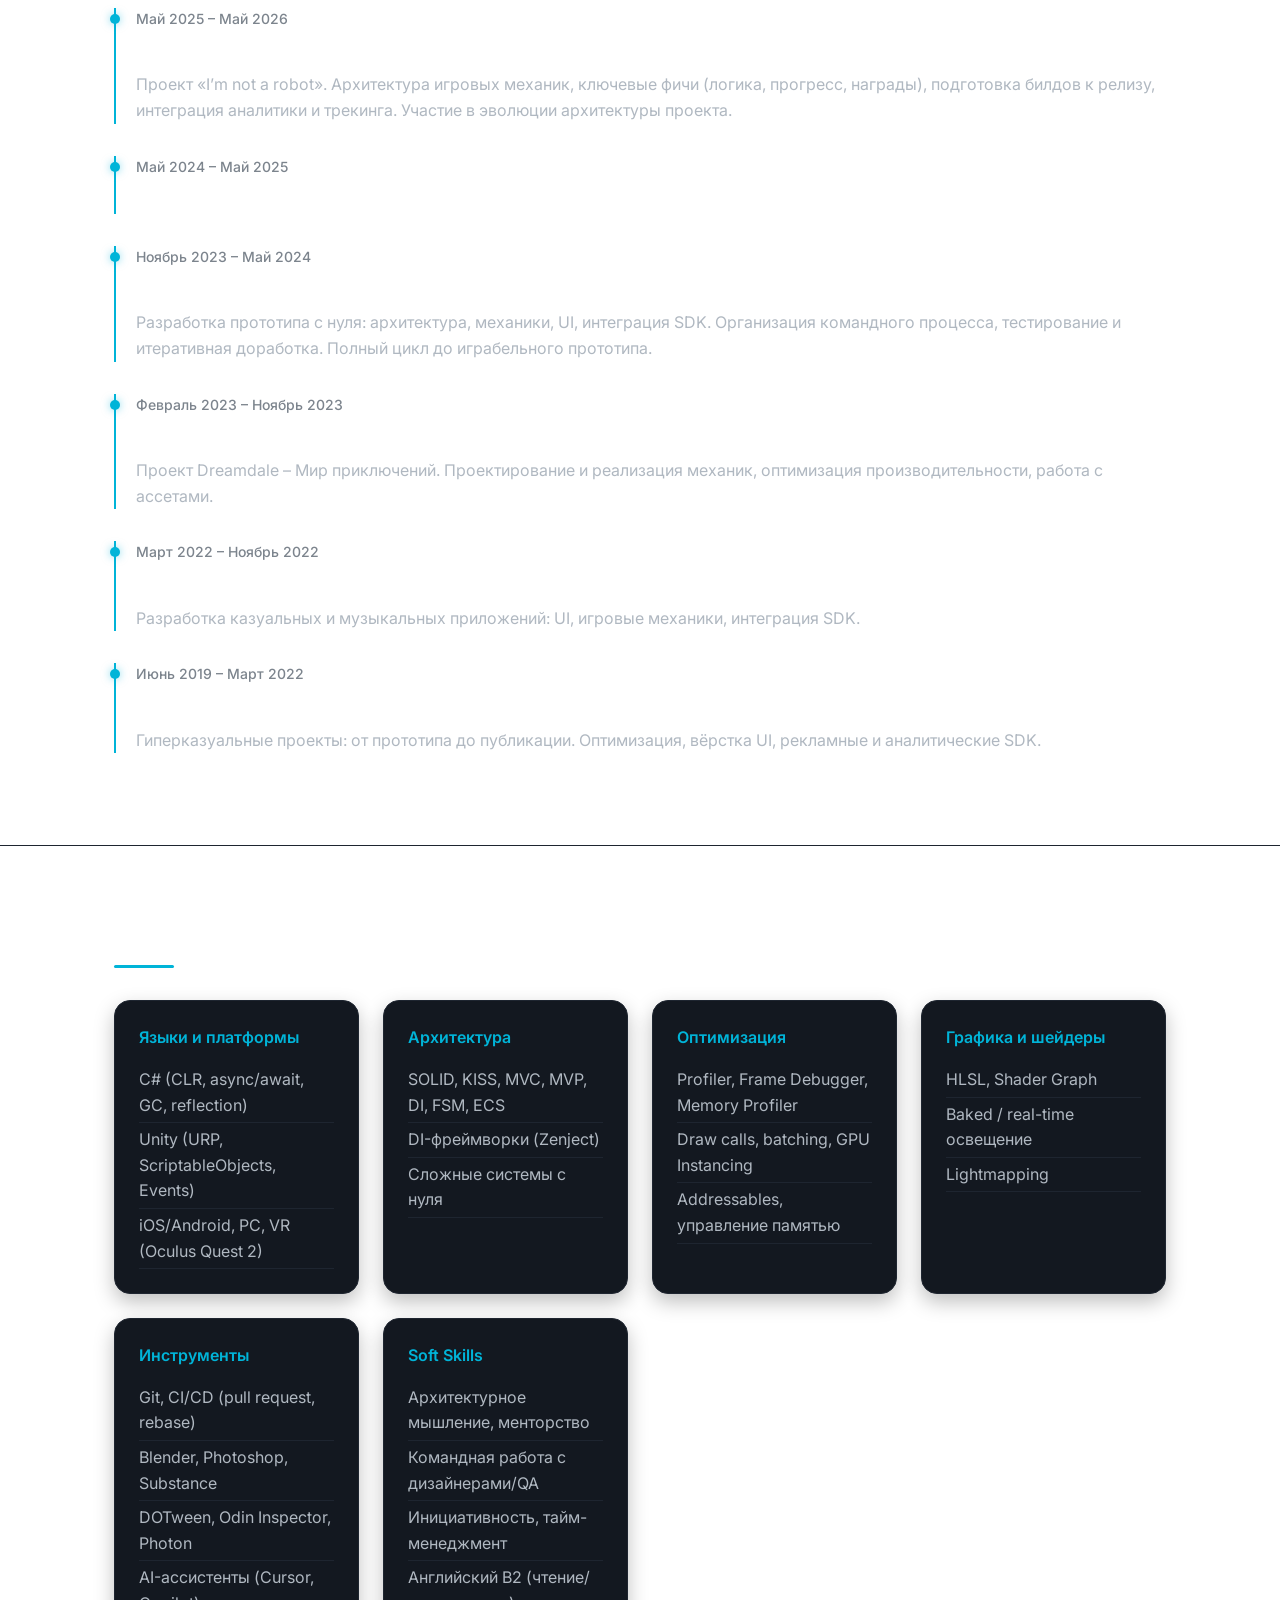
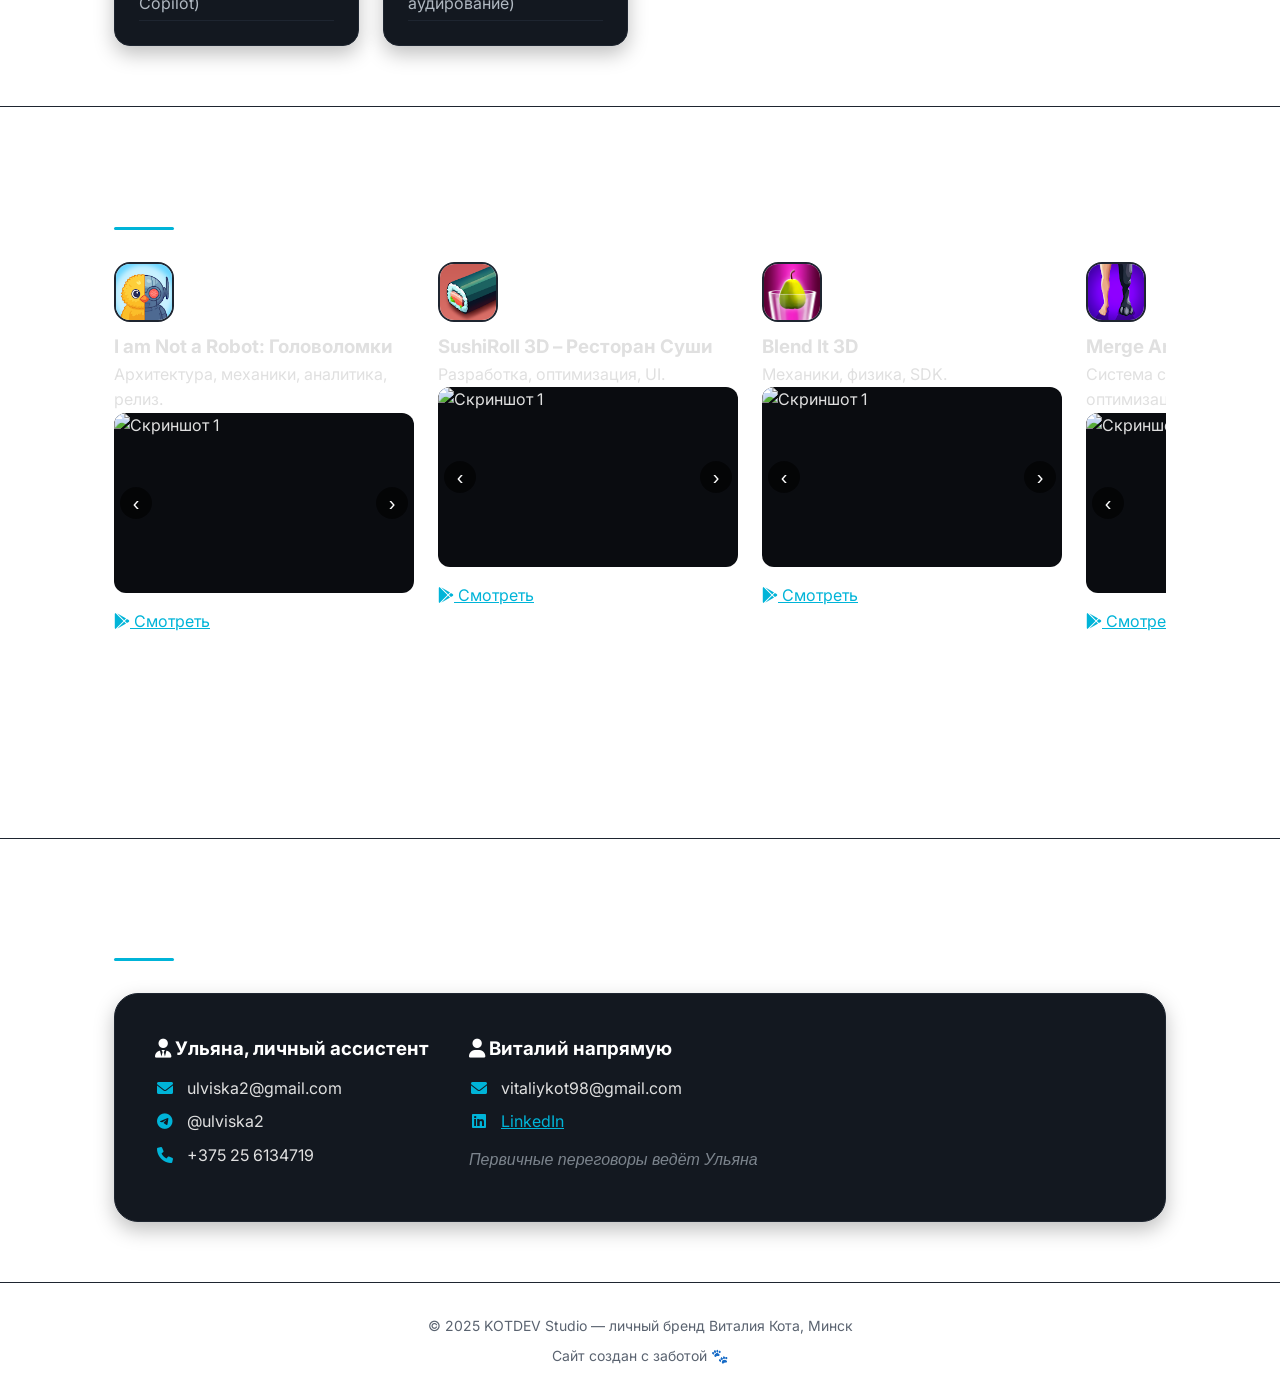
==== commit df8056ca: "1.3.4" ====
--- a/index.html
+++ b/index.html
@@ -11,12 +11,14 @@
     <link rel="stylesheet" href="css/style.css">
 </head>
 <body>
+    <div class="overlay" id="overlay"></div>
     <div class="container">
         <header class="header">
     <div class="logo-area">
         <img src="images/logotip.png" alt="KOTDEV Studio" class="logo-img">
     </div>
-    <nav class="nav">
+    <button class="burger" id="burger">☰</button>
+     <nav class="nav" id="nav">
     <a href="#home" data-i18n="nav.home">Главная</a>
     <a href="#KOTDEV Studio" data-i18n="nav.KOTDEV Studio">KOTDEV Studio</a>
     <a href="#skills" data-i18n="nav.skills">Навыки</a>
--- a/css/style.css
+++ b/css/style.css
@@ -57,10 +57,34 @@
     height: 200px;
     width: auto;
 }
+.burger {
+    display: none;
+    background: none;
+    border: none;
+    color: #fff;
+    font-size: 28px;
+    cursor: pointer;
+    z-index: 100;
+}
+.overlay {
+    display: none;
+    position: fixed;
+    top: 0;
+    left: 0;
+    width: 100%;
+    height: 100%;
+    background: rgba(0,0,0,0.6);
+    z-index: 90;
+}
+.overlay.active {
+    display: block;
+}
 .nav {
     display: flex;
     gap: 24px;
     flex-wrap: wrap;
+    margin-left: auto;
+    margin-right: 20px;
 }
 .nav a {
     color: #b0b8c1;
@@ -107,7 +131,12 @@
     flex: 0 0 240px;
     width: 240px;
     height: 240px;
+    border-radius: 24px;
+    overflow: hidden;
+    box-shadow: var(--shadow);
     opacity: 1;
+    margin-top: -20px;
+    margin-right: 20px;
 }
 .hero-photo img {
     width: 100%;
@@ -441,7 +470,28 @@
     scroll-snap-align: start;
     min-height: 500px;
     max-height: 600px;
-}
+}.burger {
+        display: block;
+    }
+    .nav {
+        position: fixed;
+        top: 0;
+        right: -280px;
+        width: 280px;
+        height: 100vh;
+        flex-direction: column;
+        background: #131820;
+        padding: 80px 30px 30px;
+        gap: 20px;
+        transition: right 0.3s ease;
+        z-index: 95;
+    }
+    .nav.active {
+        right: 0;
+    }
+    .nav a {
+        font-size: 18px;
+    }
 
 @media (max-width: 767px) {
     .game-card {
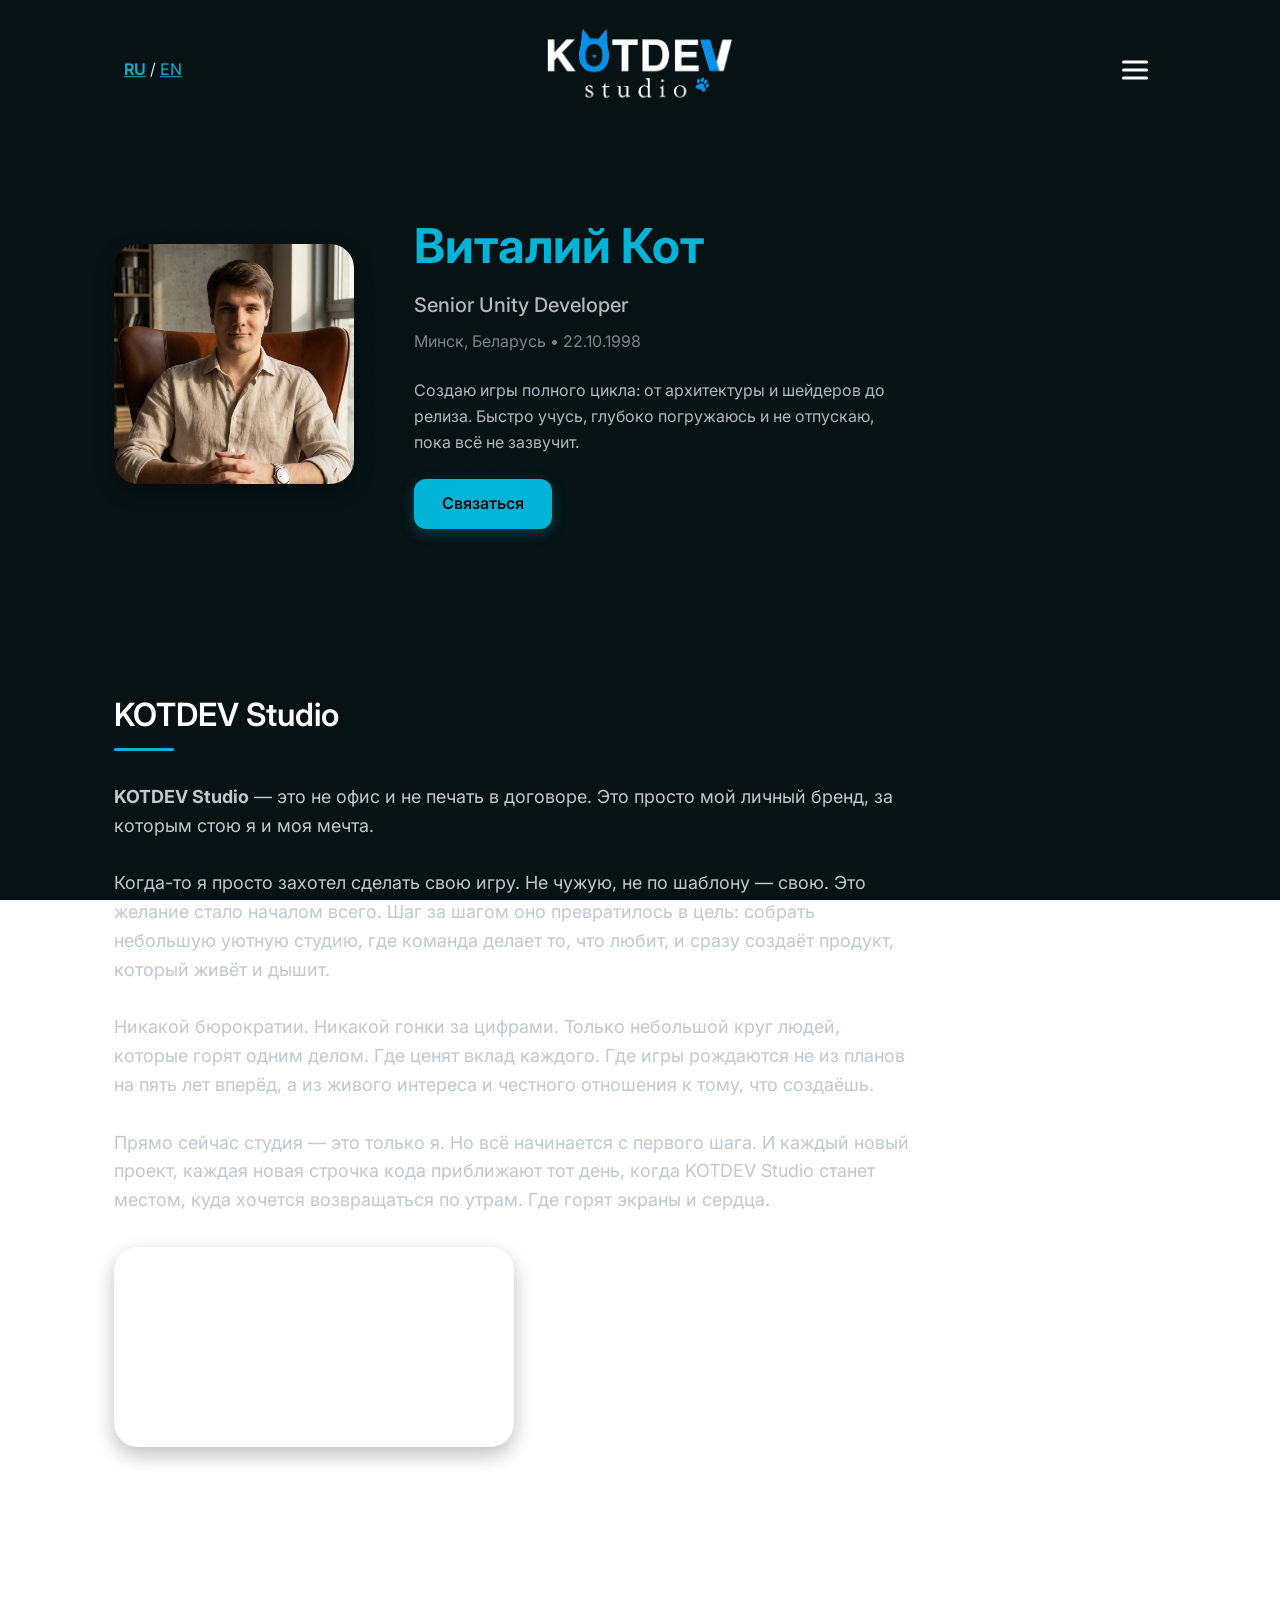
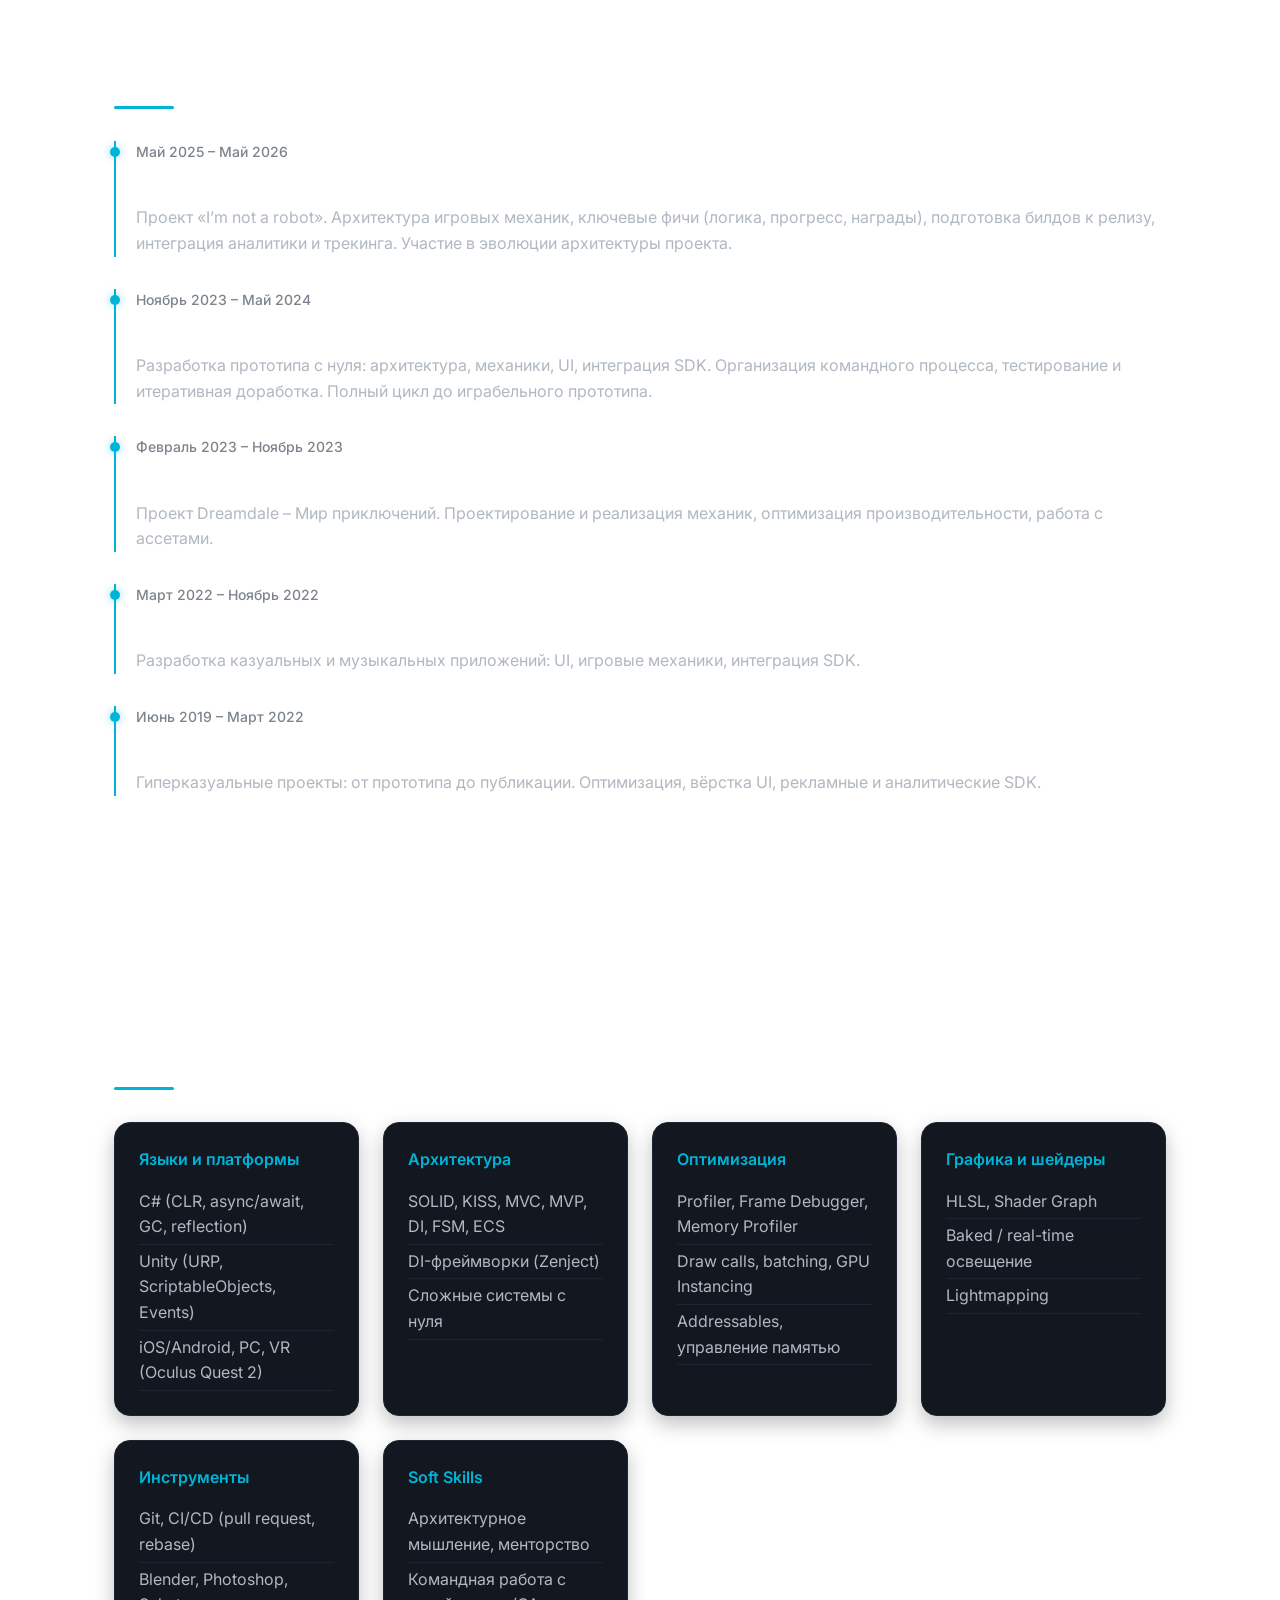
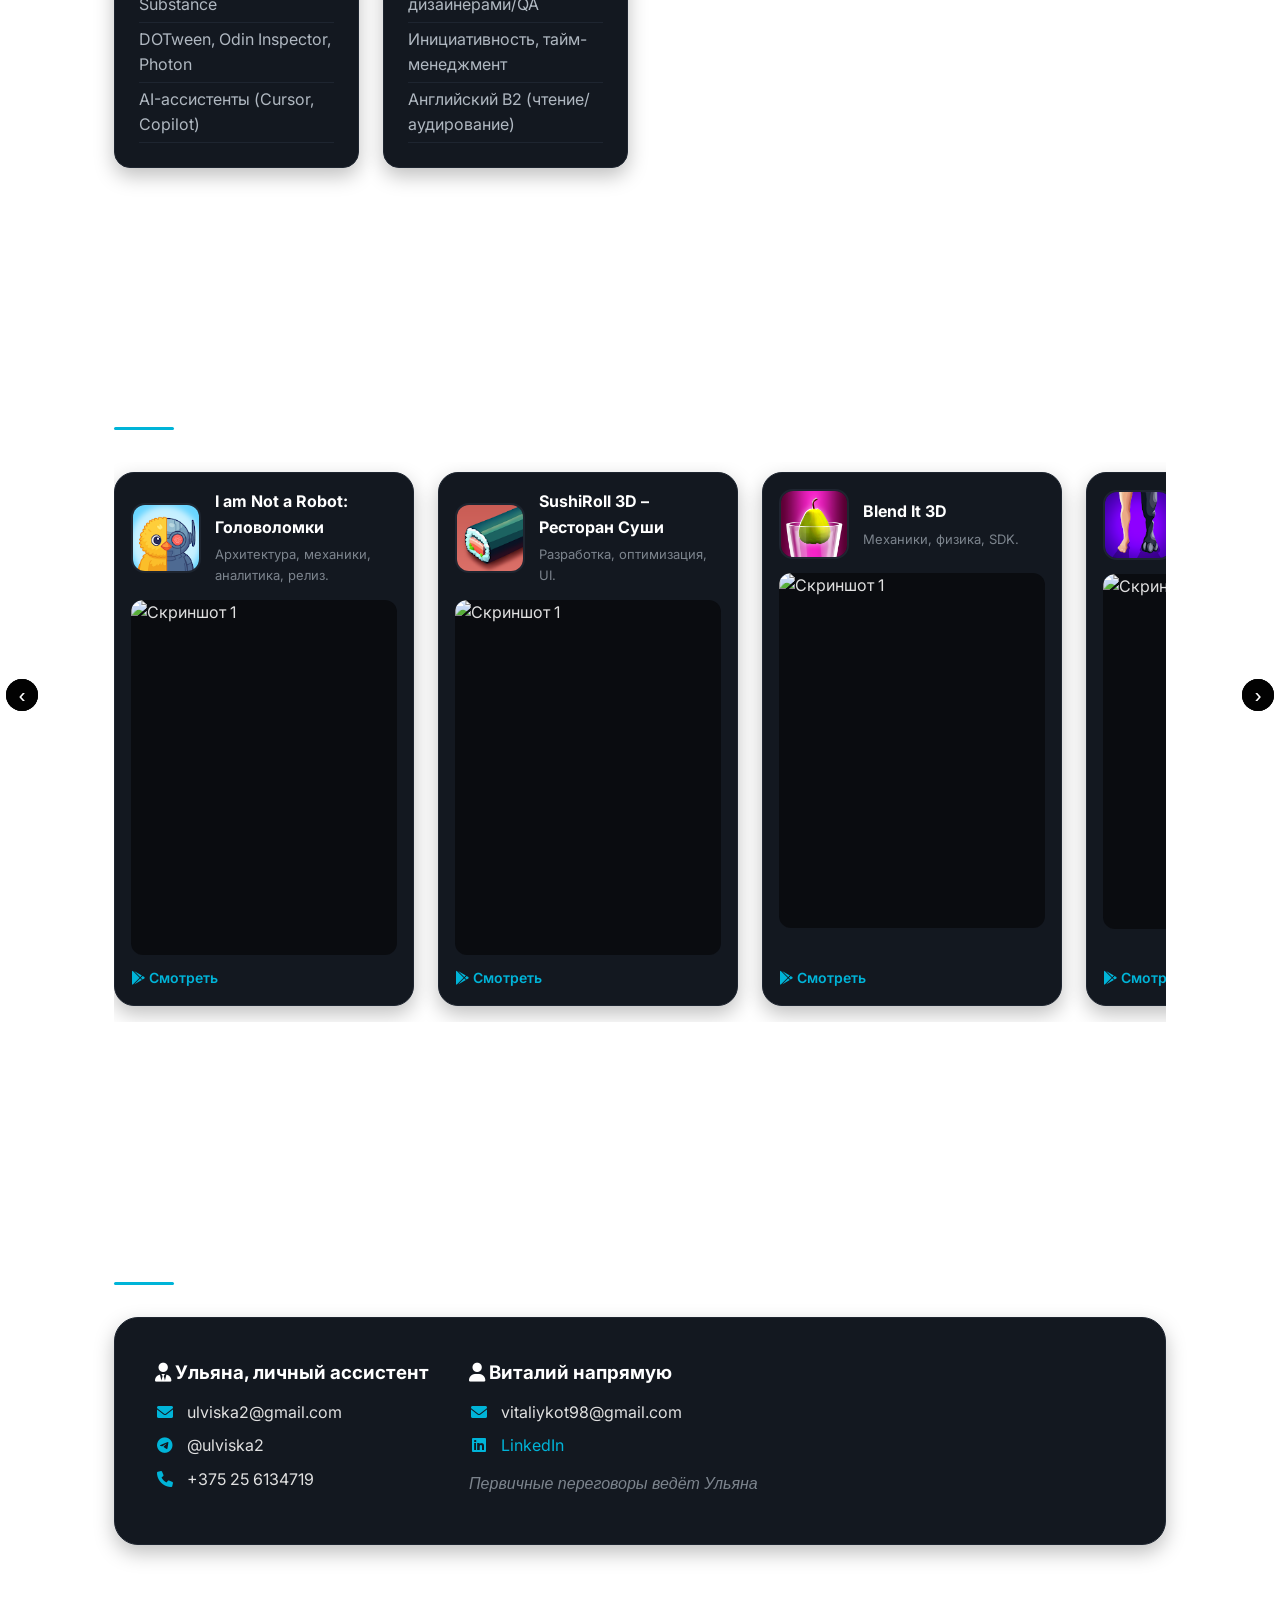
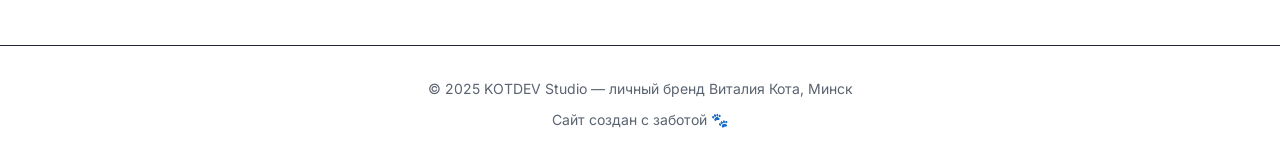
==== commit cb49c0ae: "1.4" ====
--- a/index.html
+++ b/index.html
@@ -4,34 +4,53 @@
     <meta charset="UTF-8">
     <meta name="viewport" content="width=device-width, initial-scale=1.0">
     <title data-i18n="title">KOTDEV Studio — личный бренд Виталия Кота</title>
+    <link rel="icon" type="image/png" href="images/logo.png">
     <link rel="preconnect" href="https://fonts.googleapis.com">
     <link rel="preconnect" href="https://fonts.gstatic.com" crossorigin>
     <link href="https://fonts.googleapis.com/css2?family=Inter:wght@400;500;600;700&display=swap" rel="stylesheet">
     <link rel="stylesheet" href="https://cdnjs.cloudflare.com/ajax/libs/font-awesome/6.0.0-beta3/css/all.min.css">
     <link rel="stylesheet" href="css/style.css">
+    <script>
+        window.addEventListener('offline', () => { window.location.href = 'offline.html'; });
+        window.addEventListener('online', () => { window.location.href = 'index.html'; });
+    </script>
 </head>
 <body>
+
     <div class="overlay" id="overlay"></div>
+
     <div class="container">
-        <header class="header">
+       <header class="header">
+
+    <div class="lang-switch">
+        <a href="#" class="active" data-lang="ru">RU</a>
+        <span>/</span>
+        <a href="#" data-lang="en">EN</a>
+    </div>
+
     <div class="logo-area">
-        <img src="images/logotip.png" alt="KOTDEV Studio" class="logo-img">
-    </div>
-    <button class="burger" id="burger">☰</button>
-     <nav class="nav" id="nav">
-    <a href="#home" data-i18n="nav.home">Главная</a>
-    <a href="#KOTDEV Studio" data-i18n="nav.KOTDEV Studio">KOTDEV Studio</a>
-    <a href="#skills" data-i18n="nav.skills">Навыки</a>
-    <a href="#portfolio" data-i18n="nav.portfolio">Портфолио</a>
-    <a href="#contact" data-i18n="nav.contact">Контакты</a>
-</nav>
-            <div class="lang-switch">
-                <a href="#" class="active" data-lang="ru">RU</a>
-                <span>/</span>
-                <a href="#" data-lang="en">EN</a>
-            </div>
-        </header>
+        <img src="images/logo.png" alt="KOTDEV Studio" class="logo-img">
+    </div>
+
+   <button class="burger" id="burger">
+    <span></span>
+    <span></span>
+    <span></span>
+</button>
+
+    <nav class="nav" id="nav">
+        <a href="#home" data-i18n="nav.home">Главная</a>
+        <a href="#about" data-i18n="nav.about">KOTDEV Studio</a>
+        <a href="#skills" data-i18n="nav.skills">Навыки</a>
+        <a href="#portfolio" data-i18n="nav.portfolio">Портфолио</a>
+        <a href="#contact" data-i18n="nav.contact">Контакты</a>
+    </nav>
+
+</header>
         <section class="hero" id="home">
+            <div class="hero-photo">
+                <img src="images/vitalik.jpg" alt="Виталий Кот">
+            </div>
             <div class="hero-text">
                 <h1><span data-i18n="hero.name">Виталий</span> <span>Кот</span></h1>
                 <p class="subtitle" data-i18n="hero.role">Senior Unity Developer</p>
@@ -41,12 +60,11 @@
                 </p>
                 <a href="#contact" class="btn" data-i18n="hero.contact">Связаться</a>
             </div>
-            <div class="hero-photo">
-                <img src="images/vitalik.jpg" alt="Виталий Кот">
-            </div>
         </section>
     </div>
-    <div class="section" id="KOTDEV Studio" style="border-top:1px solid var(--border);">
+
+    <!-- О студии -->
+    <div class="section" id="about">
         <div class="container">
             <h2 data-i18n="about.title">KOTDEV Studio</h2>
             <div style="max-width: 800px; margin-bottom: 32px;">
@@ -58,12 +76,13 @@
                 </p>
             </div>
             <div class="about-video">
-    <video autoplay loop muted playsinline>
-        <source src="videos/workspace.mp4" type="video/mp4">
-    </video>
-</div>
-        </div>
-    </div>
+                <video autoplay loop muted playsinline>
+                    <source src="videos/workspace.mp4" type="video/mp4">
+                </video>
+            </div>
+        </div>
+    </div>
+
     <div class="section" id="experience">
         <div class="container">
             <h2 data-i18n="experience.title">Опыт работы</h2>
@@ -74,10 +93,6 @@
                     <p data-i18n="experience.job1.desc">Проект «I’m not a robot». Архитектура игровых механик, ключевые фичи (логика, прогресс, награды), подготовка билдов к релизу, интеграция аналитики и трекинга. Участие в эволюции архитектуры проекта.</p>
                 </div>
                 <div class="item">
-                    <div class="period">Май 2024 – Май 2025</div>
-                    <h3 data-i18n="experience.job2.title">Служба в армии</h3>
-                </div>
-                <div class="item">
                     <div class="period">Ноябрь 2023 – Май 2024</div>
                     <h3 data-i18n="experience.job3.title">Личный проект (команда друзей) — Unity Developer</h3>
                     <p data-i18n="experience.job3.desc">Разработка прототипа с нуля: архитектура, механики, UI, интеграция SDK. Организация командного процесса, тестирование и итеративная доработка. Полный цикл до играбельного прототипа.</p>
@@ -100,6 +115,8 @@
             </div>
         </div>
     </div>
+
+    <!-- Навыки -->
     <div class="section" id="skills">
         <div class="container">
             <h2 data-i18n="skills.title">Навыки</h2>
@@ -157,170 +174,215 @@
             </div>
         </div>
     </div>
-   <div class="section" id="portfolio">
-    <div class="container">
-        <h2 data-i18n="portfolio.title">Портфолио</h2>
-        <div class="portfolio-sel">
-            <div class="game-card">
-                <div class="game-icon">
-                    <img src="images/game1-icon.png" alt="Иконка игры">
-                </div>
+
+    <!-- Портфолио -->
+    <div class="section" id="portfolio">
+        <div class="container">
+            <h2 data-i18n="portfolio.title">Портфолио</h2>
+            <div class="portfolio-sel">
+
+    <!-- Игра 1 -->
+    <div class="game-card">
+        <div class="game-header">
+            <div class="game-icon">
+                <img src="images/game1-icon.png" alt="I am Not a Robot">
+            </div>
+            <div class="game-info">
                 <h3>I am Not a Robot: Головоломки</h3>
                 <p class="game-desc">Архитектура, механики, аналитика, релиз.</p>
-                <div class="game-slider">
-                    <button class="slider-btn prev">‹</button>
-                    <div class="slider-track">
-                        <img src="images/game1-screen1.jpg" alt="Скриншот 1">
-                        <img src="images/game1-screen1.jpg" alt="Скриншот 2">
-                        <img src="images/game1-screen1.jpg" alt="Скриншот 3">
-                        <img src="images/game1-screen1.jpg" alt="Скриншот 4">
-                        <img src="images/game1-screen1.jpg" alt="Скриншот 5">
-                    </div>
-                    <button class="slider-btn next">›</button>
-                </div>
-                <a href="#" class="game-link game-store-link" 
-                   data-android="https://play.google.com/store/apps/details?id=com.playstrom.robot.brain&pcampaignid=web_share" 
-                   data-ios="https://apps.apple.com/us/app/i-am-not-a-robot-%D0%B3%D0%BE%D0%BB%D0%BE%D0%B2%D0%BE%D0%BB%D0%BE%D0%BC%D0%BA%D0%B8/id6751884210?l=ru">
-                    <i class="fab fa-google-play"></i> <span class="store-text">Смотреть</span>
-                </a>
-            </div>
-            <div class="game-card">
-                <div class="game-icon">
-                    <img src="images/game2-icon.png" alt="Иконка игры">
-                </div>
+            </div>
+        </div>
+        <div class="game-slider">
+            <button class="slider-btn prev">‹</button>
+            <div class="slider-track">
+                <img src="images/game1-screen1.jpg" alt="Скриншот 1">
+                <img src="images/game1-screen2.jpg" alt="Скриншот 2">
+                <img src="images/game1-screen3.jpg" alt="Скриншот 3">
+                <img src="images/game1-screen4.jpg" alt="Скриншот 4">
+                <img src="images/game1-screen5.jpg" alt="Скриншот 5">
+            </div>
+            <button class="slider-btn next">›</button>
+        </div>
+        <a href="#" class="game-link game-store-link"
+           data-android="https://play.google.com/store/apps/details?id=com.playstrom.robot.brain&pcampaignid=web_share"
+           data-ios="https://apps.apple.com/us/app/i-am-not-a-robot-%D0%B3%D0%BE%D0%BB%D0%BE%D0%B2%D0%BE%D0%BB%D0%BE%D0%BC%D0%BA%D0%B8/id6751884210?l=ru">
+            <i class="fab fa-google-play"></i> <span class="store-text">Смотреть</span>
+        </a>
+    </div>
+
+    <!-- Игра 2 -->
+    <div class="game-card">
+        <div class="game-header">
+            <div class="game-icon">
+                <img src="images/game2-icon.png" alt="SushiRoll 3D">
+            </div>
+            <div class="game-info">
                 <h3>SushiRoll 3D – Ресторан Суши</h3>
                 <p class="game-desc">Разработка, оптимизация, UI.</p>
-                <div class="game-slider">
-                    <button class="slider-btn prev">‹</button>
-                    <div class="slider-track">
-                        <img src="images/game1-screen1.jpg" alt="Скриншот 1">
-                        <img src="images/game1-screen1.jpg" alt="Скриншот 2">
-                        <img src="images/game1-screen1.jpg" alt="Скриншот 3">
-                        <img src="images/game1-screen1.jpg" alt="Скриншот 4">
-                        <img src="images/game1-screen1.jpg" alt="Скриншот 5">
-                    </div>
-                    <button class="slider-btn next">›</button>
-                </div>
-                <a href="#" class="game-link game-store-link" 
-                   data-android="https://play.google.com/store/apps/details?id=com.sushirolls.app&pcampaignid=web_share" 
-                   data-ios="https://apps.apple.com/us/app/sushi-roll-3d-%D1%80%D0%B5%D1%81%D1%82%D0%BE%D1%80%D0%B0%D0%BD-%D1%81%D1%83%D1%88%D0%B8/id1538288955?l=ru">
-                    <i class="fab fa-google-play"></i> <span class="store-text">Смотреть</span>
-                </a>
-            </div>
-
-            <div class="game-card">
-                <div class="game-icon">
-                    <img src="images/game3-icon.png" alt="Иконка игры">
-                </div>
+            </div>
+        </div>
+        <div class="game-slider">
+            <button class="slider-btn prev">‹</button>
+            <div class="slider-track">
+                <img src="images/game2-screen1.jpg" alt="Скриншот 1">
+                <img src="images/game2-screen2.jpg" alt="Скриншот 2">
+                <img src="images/game2-screen3.jpg" alt="Скриншот 3">
+                <img src="images/game2-screen4.jpg" alt="Скриншот 4">
+                <img src="images/game2-screen5.jpg" alt="Скриншот 5">
+            </div>
+            <button class="slider-btn next">›</button>
+        </div>
+        <a href="#" class="game-link game-store-link"
+           data-android="https://play.google.com/store/apps/details?id=com.sushirolls.app&pcampaignid=web_share"
+           data-ios="https://apps.apple.com/us/app/sushi-roll-3d-%D1%80%D0%B5%D1%81%D1%82%D0%BE%D1%80%D0%B0%D0%BD-%D1%81%D1%83%D1%88%D0%B8/id1538288955?l=ru">
+            <i class="fab fa-google-play"></i> <span class="store-text">Смотреть</span>
+        </a>
+    </div>
+
+    <!-- Игра 3 -->
+    <div class="game-card">
+        <div class="game-header">
+            <div class="game-icon">
+                <img src="images/game3-icon.png" alt="Blend It 3D">
+            </div>
+            <div class="game-info">
                 <h3>Blend It 3D</h3>
                 <p class="game-desc">Механики, физика, SDK.</p>
-                <div class="game-slider">
-                    <button class="slider-btn prev">‹</button>
-                    <div class="slider-track">
-                        <img src="images/game1-screen1.jpg" alt="Скриншот 1">
-                        <img src="images/game1-screen1.jpg" alt="Скриншот 2">
-                        <img src="images/game1-screen1.jpg" alt="Скриншот 3">
-                        <img src="images/game1-screen1.jpg" alt="Скриншот 4">
-                        <img src="images/game1-screen1.jpg" alt="Скриншот 5">
-                    </div>
-                    <button class="slider-btn next">›</button>
-                </div>
-                <a href="#" class="game-link game-store-link" 
-                   data-android="https://play.google.com/store/apps/details?id=com.blendergame.smash&pcampaignid=web_share" 
-                   data-ios="https://apps.apple.com/us/app/blend-it-3d/id1498438583?l=ru">
-                    <i class="fab fa-google-play"></i> <span class="store-text">Смотреть</span>
-                </a>
-            </div>
-
-            <div class="game-card">
-                <div class="game-icon">
-                    <img src="images/game4-icon.png" alt="Иконка игры">
-                </div>
+            </div>
+        </div>
+        <div class="game-slider">
+            <button class="slider-btn prev">‹</button>
+            <div class="slider-track">
+                <img src="images/game3-screen1.jpg" alt="Скриншот 1">
+                <img src="images/game3-screen2.jpg" alt="Скриншот 2">
+                <img src="images/game3-screen3.jpg" alt="Скриншот 3">
+                <img src="images/game3-screen4.jpg" alt="Скриншот 4">
+                <img src="images/game3-screen5.jpg" alt="Скриншот 5">
+            </div>
+            <button class="slider-btn next">›</button>
+        </div>
+        <a href="#" class="game-link game-store-link"
+           data-android="https://play.google.com/store/apps/details?id=com.blendergame.smash&pcampaignid=web_share"
+           data-ios="https://apps.apple.com/us/app/blend-it-3d/id1498438583?l=ru">
+            <i class="fab fa-google-play"></i> <span class="store-text">Смотреть</span>
+        </a>
+    </div>
+
+    <!-- Игра 4 -->
+    <div class="game-card">
+        <div class="game-header">
+            <div class="game-icon">
+                <img src="images/game4-icon.png" alt="Merge Animals 3D">
+            </div>
+            <div class="game-info">
                 <h3>Merge Animals 3D</h3>
                 <p class="game-desc">Система слияния, 3D-модели, оптимизация.</p>
-                <div class="game-slider">
-                    <button class="slider-btn prev">‹</button>
-                    <div class="slider-track">
-                        <img src="images/game1-screen1.jpg" alt="Скриншот 1">
-                        <img src="images/game1-screen1.jpg" alt="Скриншот 2">
-                        <img src="images/game1-screen1.jpg" alt="Скриншот 3">
-                        <img src="images/game1-screen1.jpg" alt="Скриншот 4">
-                        <img src="images/game1-screen1.jpg" alt="Скриншот 5">
-                    </div>
-                    <button class="slider-btn next">›</button>
-                </div>
-                <a href="#" class="game-link game-store-link" 
-                   data-android="https://play.google.com/store/apps/details?id=com.merge.animals&pcampaignid=web_share" 
-                   data-ios="https://apps.apple.com/us/app/merge-animals-3d-mutant-race/id1591653599?l=ru">
-                    <i class="fab fa-google-play"></i> <span class="store-text">Смотреть</span>
-                </a>
-            </div>
-
-            <div class="game-card">
-                <div class="game-icon">
-                    <img src="images/game5-icon.png" alt="Иконка игры">
-                </div>
+            </div>
+        </div>
+        <div class="game-slider">
+            <button class="slider-btn prev">‹</button>
+            <div class="slider-track">
+                <img src="images/game4-screen1.jpg" alt="Скриншот 1">
+                <img src="images/game4-screen2.jpg" alt="Скриншот 2">
+                <img src="images/game4-screen3.jpg" alt="Скриншот 3">
+                <img src="images/game4-screen4.jpg" alt="Скриншот 4">
+                <img src="images/game4-screen5.jpg" alt="Скриншот 5">
+            </div>
+            <button class="slider-btn next">›</button>
+        </div>
+        <a href="#" class="game-link game-store-link"
+           data-android="https://play.google.com/store/apps/details?id=com.merge.animals&pcampaignid=web_share"
+           data-ios="https://apps.apple.com/us/app/merge-animals-3d-mutant-race/id1591653599?l=ru">
+            <i class="fab fa-google-play"></i> <span class="store-text">Смотреть</span>
+        </a>
+    </div>
+
+    <!-- Игра 5 -->
+    <div class="game-card">
+        <div class="game-header">
+            <div class="game-icon">
+                <img src="images/game5-icon.png" alt="Dreamdale">
+            </div>
+            <div class="game-info">
                 <h3>Dreamdale – Мир приключений</h3>
                 <p class="game-desc">RPG-механики, оптимизация, ассеты.</p>
-                <div class="game-slider">
-                    <button class="slider-btn prev">‹</button>
-                    <div class="slider-track">
-                        <img src="images/game1-screen1.jpg" alt="Скриншот 1">
-                        <img src="images/game1-screen1.jpg" alt="Скриншот 2">
-                        <img src="images/game1-screen1.jpg" alt="Скриншот 3">
-                        <img src="images/game1-screen1.jpg" alt="Скриншот 4">
-                        <img src="images/game1-screen1.jpg" alt="Скриншот 5">
-                    </div>
-                    <button class="slider-btn next">›</button>
-                </div>
-                <a href="#" class="game-link game-store-link" 
-                   data-android="https://play.google.com/store/apps/details?id=com.dream.dale&pcampaignid=web_share" 
-                   data-ios="https://apps.apple.com/us/app/dreamdale/id1517564300?l=ru">
-                    <i class="fab fa-google-play"></i> <span class="store-text">Смотреть</span>
-                </a>
-            </div>
-   <div class="game-card game-card-inactive">
-     <div class="game-icon">
-        <img src="images/game6-icon.png" alt="Иконка игры">
-    </div>
-    <h3>DJ Mix Machine – Music Maker</h3>
-    <p class="game-desc">Музыкальное приложение, звуковые библиотеки, SDK.</p>
-    <div class="game-slider-placeholder">
-        <i class="fas fa-archive"></i>
-        <span>Архивный проект</span>
-    </div>
+            </div>
+        </div>
+        <div class="game-slider">
+            <button class="slider-btn prev">‹</button>
+            <div class="slider-track">
+                <img src="images/game5-screen1.jpg" alt="Скриншот 1">
+                <img src="images/game5-screen2.jpg" alt="Скриншот 2">
+                <img src="images/game5-screen3.jpg" alt="Скриншот 3">
+                <img src="images/game5-screen4.jpg" alt="Скриншот 4">
+                <img src="images/game5-screen5.jpg" alt="Скриншот 5">
+            </div>
+            <button class="slider-btn next">›</button>
+        </div>
+        <a href="#" class="game-link game-store-link"
+           data-android="https://play.google.com/store/apps/details?id=com.dream.dale&pcampaignid=web_share"
+           data-ios="https://apps.apple.com/us/app/dreamdale/id1517564300?l=ru">
+            <i class="fab fa-google-play"></i> <span class="store-text">Смотреть</span>
+        </a>
+    </div>
+
+    <!-- Архив: DJ Mix Machine -->
+    <div class="game-card game-card-inactive">
+        <div class="game-header">
+            <div class="game-icon">
+                <img src="images/game6-icon.png" alt="DJ Mix Machine">
+            </div>
+            <div class="game-info">
+                <h3>DJ Mix Machine – Music Maker</h3>
+                <p class="game-desc">Музыкальное приложение, звуковые библиотеки, SDK.</p>
+            </div>
+        </div>
+        <div class="game-slider-placeholder">
+            <i class="fas fa-archive"></i>
+            <span>Архивный проект</span>
+        </div>
+    </div>
+
+    <!-- Архив: Личный проект -->
+    <div class="game-card game-card-inactive">
+        <div class="game-header">
+            <div class="game-icon">
+                <img src="images/game-archive-icon.png" alt="Личный проект">
+            </div>
+            <div class="game-info">
+                <h3>Личный проект (команда друзей)</h3>
+                <p class="game-desc">Прототип с нуля: архитектура, механики, UI, SDK.</p>
+            </div>
+        </div>
+        <div class="game-slider-placeholder">
+            <i class="fas fa-code"></i>
+            <span>В разработке</span>
+        </div>
+    </div>
+
+    <!-- Архив: VR -->
+    <div class="game-card game-card-inactive">
+        <div class="game-header">
+            <div class="game-icon">
+                <img src="images/game-archive-icon.png" alt="VR прототип">
+            </div>
+            <div class="game-info">
+                <h3>VR-прототип (Oculus Quest 2)</h3>
+                <p class="game-desc">Unity XR, взаимодействие, оптимизация.</p>
+            </div>
+        </div>
+        <div class="game-slider-placeholder">
+            <i class="fas fa-vr-cardboard"></i>
+            <span>Личный проект</span>
+        </div>
+    </div>
+
 </div>
-
-<div class="game-card game-card-inactive">
-    <div class="game-icon">
-        <img src="images/game-archive-icon.png" alt="Иконка игры">
-    </div>
-    <h3>Личный проект (команда друзей)</h3>
-    <p class="game-desc">Прототип с нуля: архитектура, механики, UI, SDK.</p>
-    <div class="game-slider-placeholder">
-        <i class="fas fa-code"></i>
-        <span>В разработке</span>
-    </div>
-</div>
-
-<div class="game-card game-card-inactive">
-    <div class="game-icon">
-        <img src="images/game-archive-icon.png" alt="Иконка игры">
-    </div>
-    <h3>VR-прототип (Oculus Quest 2)</h3>
-    <p class="game-desc">Unity XR, взаимодействие, оптимизация.</p>
-    <div class="game-slider-placeholder">
-        <i class="fas fa-vr-cardboard"></i>
-        <span>Личный проект</span>
-    </div>
-</div>
-           
-
-        </div>
-    </div>
-</div>
-        </div>
-    </div>
+            </div>
+        </div>
+    </div>
+
+    <!-- Контакты -->
     <div class="section" id="contact">
         <div class="container">
             <h2 data-i18n="contacts.title">Контакты</h2>
@@ -344,12 +406,18 @@
             </div>
         </div>
     </div>
+
+    <!-- Подвал -->
     <footer class="footer">
         <div class="container">
             <p data-i18n="footer.copy">© 2025 KOTDEV Studio — личный бренд Виталия Кота, Минск</p>
             <p style="margin-top: 8px;" data-i18n="footer.made">Сайт создан с заботой 🐾</p>
         </div>
     </footer>
+
+    <!-- Кнопка наверх -->
+    <button class="scroll-top" onclick="window.scrollTo({top: 0, behavior: 'smooth'})">↑</button>
+
     <script src="js/i18n.js"></script>
     <script src="js/script.js"></script>
 </body>
--- a/css/style.css
+++ b/css/style.css
@@ -27,7 +27,6 @@
     background-image: radial-gradient(rgba(0, 180, 216, 0.02) 1px, transparent 1px);
     background-size: 30px 30px;
     z-index: -1;
-    opacity: 1;
 }
 :root {
     --accent: #00b4d8;
@@ -42,30 +41,65 @@
     padding: 0 24px;
 }
 .header {
-    padding: 32px 0;
     display: flex;
     align-items: center;
-    justify-content: space-between;
-    border-bottom: 1px solid var(--border);
-}
+    justify-content: flex-start;
+    position: relative;
+    padding: 70px 0;
+    flex-wrap: nowrap;
+}
+
 .logo-area {
-    display: flex;
-    align-items: center;
-    gap: 16px;
-}
+    position: absolute;
+    left: 50%;
+    top: 50%;
+    transform: translate(-50%, -50%);
+    z-index: 1;
+    padding: 0;
+}
+
 .logo-img {
-    height: 200px;
-    width: auto;
-}
+    width: 190px !important;
+    height: auto !important;
+    max-width: 190px !important;
+}
+
+.lang-switch {
+    position: absolute;
+    left: 10px;
+    top: 50%;
+    transform: translateY(-50%);
+    z-index: 2;
+}
+
 .burger {
-    display: none;
+    position: absolute;
+    right: 10px;
+    top: 50%;
+    transform: translateY(-50%);
+    z-index: 100;
+    display: flex;
+    flex-direction: column;
+    gap: 5px;
     background: none;
     border: none;
-    color: #fff;
-    font-size: 28px;
     cursor: pointer;
-    z-index: 100;
-}
+    padding: 8px;
+}
+.burger span {
+    display: block;
+    width: 26px;
+    height: 3px;
+    background: #fff;
+    border-radius: 2px;
+}
+
+.lang-switch a.active {
+    color: var(--accent);
+    font-weight: 600;
+}
+
+
 .overlay {
     display: none;
     position: fixed;
@@ -79,22 +113,26 @@
 .overlay.active {
     display: block;
 }
+
 .nav {
-    display: flex;
-    gap: 24px;
-    flex-wrap: wrap;
-    margin-left: auto;
-    margin-right: 20px;
+    position: fixed;
+    top: 0;
+    right: -280px;
+    width: 280px;
+    height: 100vh;
+    flex-direction: column;
+    background: #131820;
+    padding: 80px 30px 30px;
+    gap: 20px;
+    transition: right 0.3s ease;
+    z-index: 95;
+    display: flex;
+}
+.nav.active {
+    right: 0;
 }
 .nav a {
-    color: #b0b8c1;
-    text-decoration: none;
-    font-weight: 500;
-    font-size: 15px;
-    transition: color 0.2s;
-}
-.nav a:hover {
-    color: var(--accent);
+    font-size: 18px;
 }
 .hero {
     display: flex;
@@ -102,6 +140,7 @@
     align-items: center;
     justify-content: space-between;
     gap: 40px;
+    padding: 80px 0 60px;
 }
 .hero-text {
     flex: 1 1 500px;
@@ -134,7 +173,6 @@
     border-radius: 24px;
     overflow: hidden;
     box-shadow: var(--shadow);
-    opacity: 1;
     margin-top: -20px;
     margin-right: 20px;
 }
@@ -143,6 +181,8 @@
     height: 100%;
     object-fit: cover;
 }
+
+/* Кнопка */
 .btn {
     display: inline-block;
     background: var(--accent);
@@ -159,10 +199,20 @@
     background: var(--accent-hover);
     transform: translateY(-2px);
 }
-.section {
-    padding: 60px 0;
-    border-top: 1px solid var(--border);
+
+
+    .section {
+    padding: 100px 0;
+    opacity: 0;                   
+    transform: translateY(20px);
+    transition: opacity 0.6s ease, transform 0.6s ease;
+}
+.section.visible {
     opacity: 1;
+    transform: translateY(0);
+}
+#about {
+    border-top: none;
 }
 .section h2 {
     font-size: 32px;
@@ -180,6 +230,8 @@
     margin-top: 8px;
     border-radius: 4px;
 }
+
+/* Таймлайн */
 .timeline .item {
     margin-bottom: 32px;
     padding-left: 20px;
@@ -212,6 +264,8 @@
     color: #b0b8c1;
     white-space: pre-line;
 }
+
+/* Навыки */
 .skills-grid {
     display: grid;
     grid-template-columns: repeat(auto-fill, minmax(240px, 1fr));
@@ -243,101 +297,88 @@
     padding: 4px 0;
     border-bottom: 1px solid #1e2530;
 }
-.portfolio-grid {
-    display: grid;
-    grid-template-columns: repeat(auto-fill, minmax(300px, 1fr));
+
+.portfolio-sel {
+    display: flex;
+    overflow-x: auto;
     gap: 24px;
-}
-.portfolio-card {
+    padding: 10px 4px 16px 4px;   
+    scroll-snap-type: x mandatory;
+    scrollbar-width: thin;
+    scrollbar-color: var(--accent) var(--card-bg);
+}
+.portfolio-sel::-webkit-scrollbar {
+    height: 6px;
+}
+.portfolio-sel::-webkit-scrollbar-thumb {
+    background: var(--accent);
+    border-radius: 6px;
+}
+
+.game-card {
+    flex: 0 0 300px;
+    scroll-snap-align: start;
     background: var(--card-bg);
-    border-radius: 16px;
-    padding: 24px;
     border: 1px solid var(--border);
-    transition: border-color 0.2s, transform 0.2s, box-shadow 0.2s;
+    border-radius: 20px;
+    padding: 16px;
     display: flex;
     flex-direction: column;
     box-shadow: var(--shadow);
-}
-.portfolio-card:hover {
+    transition: transform 0.2s, border-color 0.3s, box-shadow 0.3s;
+    aspect-ratio: 2 / 3;
+}
+.game-card:hover {
     border-color: var(--accent);
     transform: translateY(-4px);
-    box-shadow: 0 12px 28px rgba(0,180,216,0.15);
-}
-.portfolio-card h3 {
+    box-shadow: 0 8px 24px rgba(0, 180, 216, 0.15);
+}
+.game-header {
+    display: flex;
+    align-items: center;
+    gap: 14px;
+    margin-bottom: 14px;
+}
+.game-info {
+    text-align: left;
+    flex: 1;
+}
+.game-info h3 {
     color: #fff;
-    font-size: 20px;
+    font-size: 16px;
     margin-bottom: 4px;
 }
-.portfolio-card .status {
+.game-info .game-desc {
     color: #7c848d;
+    font-size: 13px;
+    margin: 0;
+}
+.game-icon {
+    width: 70px;
+    height: 70px;
+    border-radius: 14px;
+    overflow: hidden;
+    flex-shrink: 0;
+    border: 2px solid var(--border);
+}
+.game-icon img {
+    width: 100%;
+    height: 100%;
+    object-fit: cover;
+}
+
+.game-desc {
+    color: #b0b8c1;
     font-size: 14px;
     margin-bottom: 12px;
 }
-.portfolio-card .desc {
-    color: #b0b8c1;
-    flex: 1;
-}
-.portfolio-card a {
-    margin-top: 16px;
-    color: var(--accent);
-    text-decoration: none;
-    font-weight: 600;
-}
-.contact-block {
-    display: flex;
-    flex-wrap: wrap;
-    gap: 40px;
-    background: var(--card-bg);
-    border-radius: 24px;
-    padding: 40px;
-    border: 1px solid var(--border);
-    box-shadow: var(--shadow);
-}
-.contact-block h3 {
-    color: #fff;
-    margin-bottom: 12px;
-}
-.contact-methods p {
-    margin-bottom: 8px;
-}
-.contact-methods i {
-    color: var(--accent);
-    margin-right: 8px;
-    width: 20px;
-    text-align: center;
-}
-.footer {
-    text-align: center;
-    padding: 32px 0;
-    color: #5a6370;
-    font-size: 14px;
-    border-top: 1px solid var(--border);
-}
-.lang-switch {
-    display: flex;
-    gap: 8px;
-    align-items: center;
-    font-size: 14px;
-}
-.lang-switch a {
-    color: #7c848d;
-    text-decoration: none;
-    font-weight: 500;
-}
-.lang-switch a.active {
-    color: var(--accent);
-    font-weight: 600;
-}
-a {
-    color: var(--accent);
-}
+
 .game-slider {
-    position: relative;
-    width: 100%;
-    height: 180px;
+    width: 100%;
+    height: 355px;
     border-radius: 12px;
     overflow: hidden;
-    margin-bottom: 16px;
+    margin-bottom: 12px;
     background: #0a0c10;
 }
 .slider-track {
@@ -379,34 +420,32 @@
 .slider-btn:hover {
     background: var(--accent);
 }
-.slider-btn.prev {
-    left: 6px;
-}
-.slider-btn.next {
-    right: 6px;
-}
+.slider-btn.prev { left: 6px; }
+.slider-btn.next { right: 6px; }
+
 .game-slider-placeholder {
     width: 100%;
-    height: 180px;
+    height: 355px;
     border-radius: 12px;
     background: #0f1418;
     display: flex;
     flex-direction: column;
     align-items: center;
     justify-content: center;
-    gap: 12px;
-    margin-bottom: 16px;
+    gap: 10px;
+    margin-bottom: 12px;
     border: 2px dashed var(--border);
     color: #5a6370;
 }
 .game-slider-placeholder i {
-    font-size: 40px;
-    color: #5a6370;
+    font-size: 36px;
 }
 .game-slider-placeholder span {
     font-size: 14px;
     color: #7c848d;
 }
+
+/* Неактивная карточка */
 .game-card-inactive {
     opacity: 0.85;
     border-style: dashed;
@@ -415,6 +454,69 @@
     border-color: var(--border);
     transform: translateY(-2px);
 }
+
+/* Ссылка на игру */
+.game-link {
+    color: var(--accent);
+    text-decoration: none;
+    font-weight: 600;
+    font-size: 14px;
+    margin-top: auto;
+}
+.game-link:hover {
+    text-decoration: underline;
+}
+
+/* Контакты */
+.contact-block {
+    display: flex;
+    flex-wrap: wrap;
+    gap: 40px;
+    background: var(--card-bg);
+    border-radius: 24px;
+    padding: 40px;
+    border: 1px solid var(--border);
+    box-shadow: var(--shadow);
+}
+.contact-block h3 {
+    color: #fff;
+    margin-bottom: 12px;
+}
+.contact-methods p {
+    margin-bottom: 8px;
+}
+.contact-methods i {
+    color: var(--accent);
+    margin-right: 8px;
+    width: 20px;
+    text-align: center;
+}
+.contact-methods a {
+    position: relative;
+    text-decoration: none;
+}
+.contact-methods a::after {
+    content: '';
+    position: absolute;
+    bottom: -2px;
+    left: 0;
+    width: 0;
+    height: 1px;
+    background: var(--accent);
+    transition: width 0.3s;
+}
+.contact-methods a:hover::after {
+    width: 100%;
+}
+
+.footer {
+    text-align: center;
+    padding: 32px 0;
+    color: #5a6370;
+    font-size: 14px;
+    border-top: 1px solid var(--border);
+}
+
 .about-video {
     width: 100%;
     max-width: 400px;
@@ -429,49 +531,71 @@
     object-fit: cover;
 }
 
+/* Кнопка наверх */
+.scroll-top {
+    position: fixed;
+    bottom: 24px;
+    right: 24px;
+    width: 44px;
+    height: 44px;
+    border-radius: 50%;
+    background: var(--accent);
+    color: #0a0c10;
+    border: none;
+    font-size: 22px;
+    cursor: pointer;
+    z-index: 50;
+    opacity: 0;
+    pointer-events: none;
+    transition: opacity 0.3s, transform 0.2s;
+    box-shadow: 0 4px 14px rgba(0,180,216,0.3);
+}
+.scroll-top.visible {
+    opacity: 1;
+    pointer-events: auto;
+}
+.scroll-top:hover {
+    transform: translateY(-3px);
+}
+
+/* Плавная смена языка */
+[data-i18n] {
+    transition: opacity 0.3s ease;
+}
+
+/* Общие ссылки */
+a {
+    color: var(--accent);
+}
+
 @media (max-width: 768px) {
-    .hero {
-        flex-direction: column-reverse;
-        text-align: center;
-    }
-    .hero-text h1 {
-        font-size: 36px;
-    }
-    .hero-photo {
-        width: 180px;
-        height: 180px;
-        opacity: 1;
-    }
     .header {
-        flex-direction: column;
-        gap: 16px;
-    }
-}
-
-.portfolio-sel {
-    display: flex;
-    overflow-x: auto;
-    gap: 24px;
-    padding-bottom: 16px;
-    scroll-snap-type: x mandatory;
-    scrollbar-width: thin;
-    scrollbar-color: var(--accent) var(--card-bg);
-}
-.portfolio-sel::-webkit-scrollbar {
-    height: 6px;
-}
-.portfolio-sel::-webkit-scrollbar-thumb {
-    background: var(--accent);
-    border-radius: 6px;
-}
-
-.game-card {
-    flex: 0 0 300px;
-    scroll-snap-align: start;
-    min-height: 500px;
-    max-height: 600px;
-}.burger {
+        flex-direction: row;
+        justify-content: space-between;
+        padding: 20px 0;
+    }
+   .logo-img {
+    height: 40px;
+    width: auto;
+}
+    .lang-switch {
+        position: absolute;
+        left: 0;
+        top: 50%;
+        transform: translateY(-50%);
+        z-index: 2;
+        margin: 0;
+        order: unset;
+    }
+    .burger {
+        position: absolute;
+        right: 0;
+        top: 50%;
+        transform: translateY(-50%);
+        z-index: 100;
         display: block;
+        order: unset;
+        margin: 0;
     }
     .nav {
         position: fixed;
@@ -485,6 +609,7 @@
         gap: 20px;
         transition: right 0.3s ease;
         z-index: 95;
+        margin: 0;
     }
     .nav.active {
         right: 0;
@@ -492,25 +617,32 @@
     .nav a {
         font-size: 18px;
     }
-
-@media (max-width: 767px) {
+    .hero {
+        flex-direction: column-reverse;
+        text-align: center;
+        padding: 40px 0;
+    }
+    .hero-text h1 {
+        font-size: 36px;
+    }
+    .hero-photo {
+        width: 180px;
+        height: 180px;
+        margin: 0 auto;
+    }
     .game-card {
         flex: 0 0 85vw;
     }
-}.game-icon {
-    width: 60px;
-    height: 60px;
-    border-radius: 16px;
-    overflow: hidden;
-    margin-bottom: 10px;
-    border: 2px solid var(--border);
-    flex-shrink: 0;
-}
-.game-icon img {
-    width: 100%;
-    height: 100%;
-    object-fit: cover;
-}
-[data-i18n] {
-    transition: opacity 0.5s ease;
+    .slider-btn {
+        display: none;
+    }
+    .section {
+        padding: 60px 0;
+    }
+    .game-slider {
+        height: 300px;
+    }
+    .game-slider-placeholder {
+        height: 300px;
+    }
 }
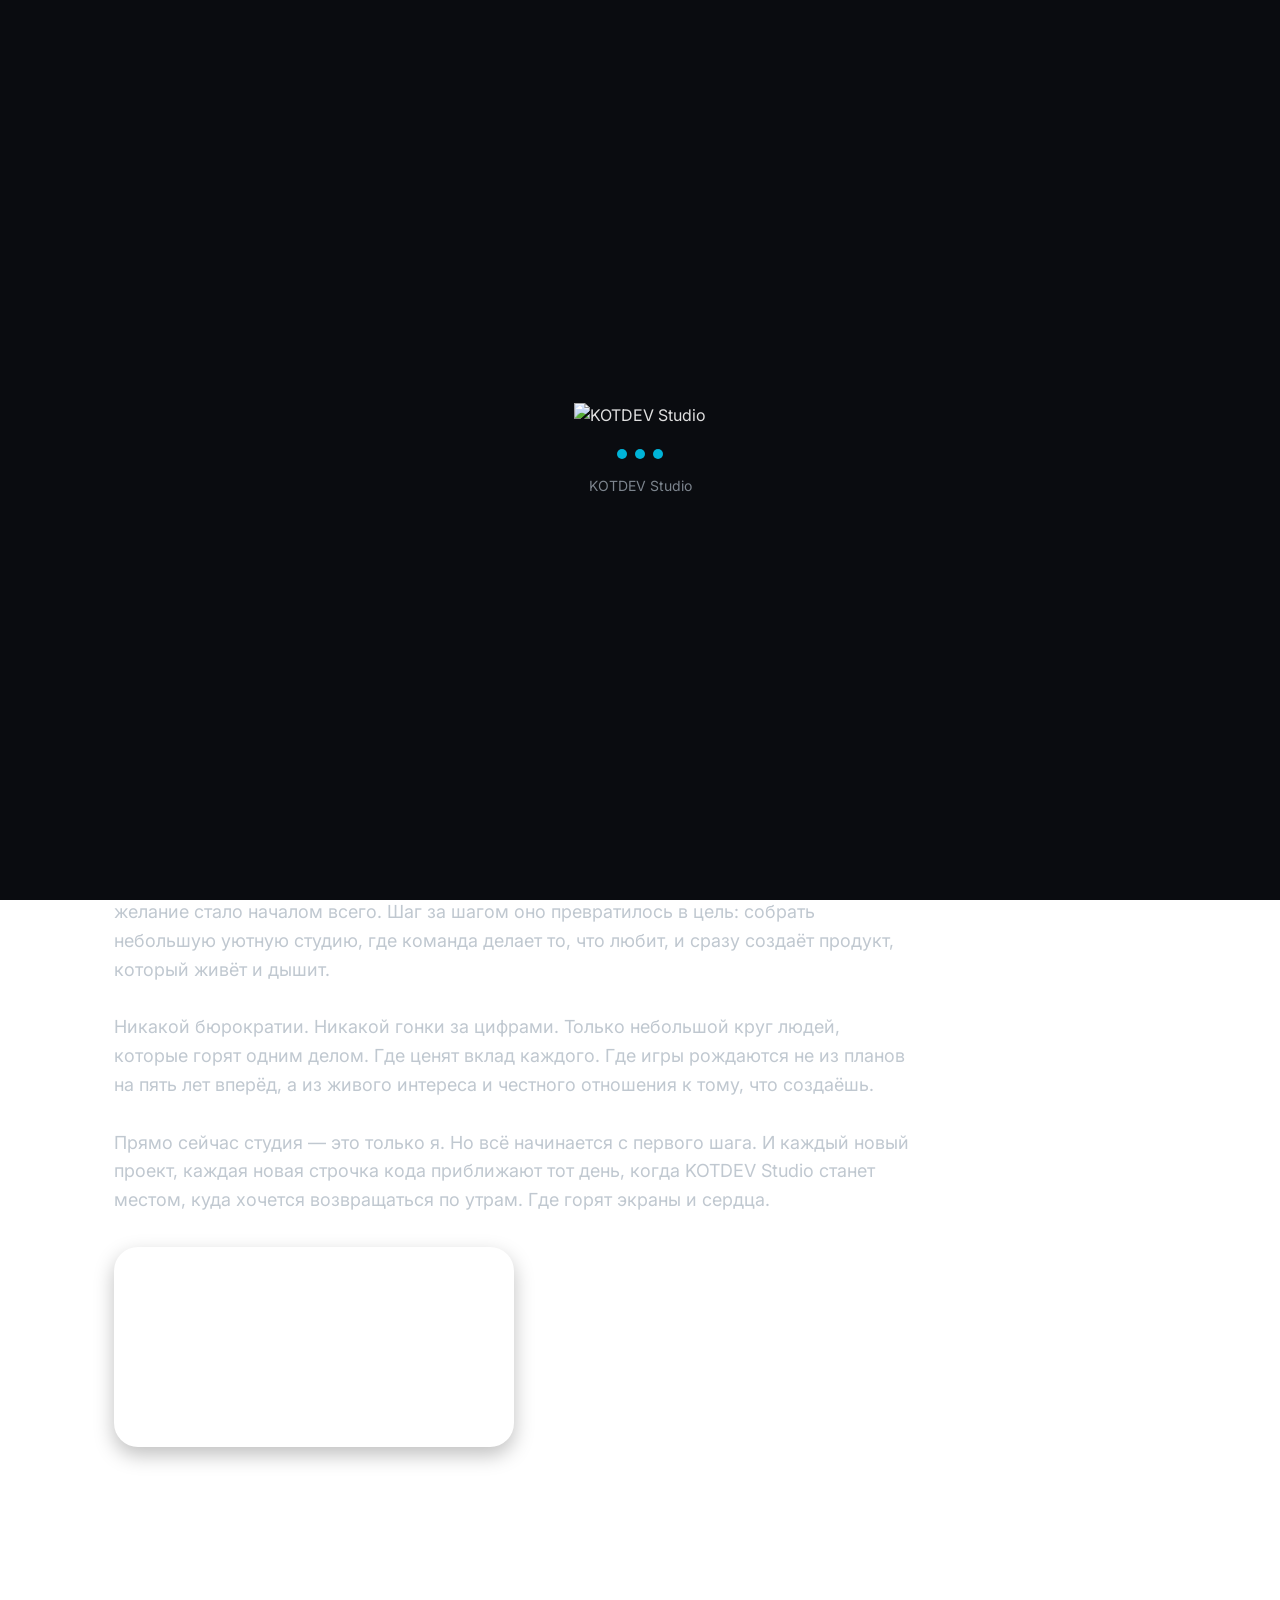
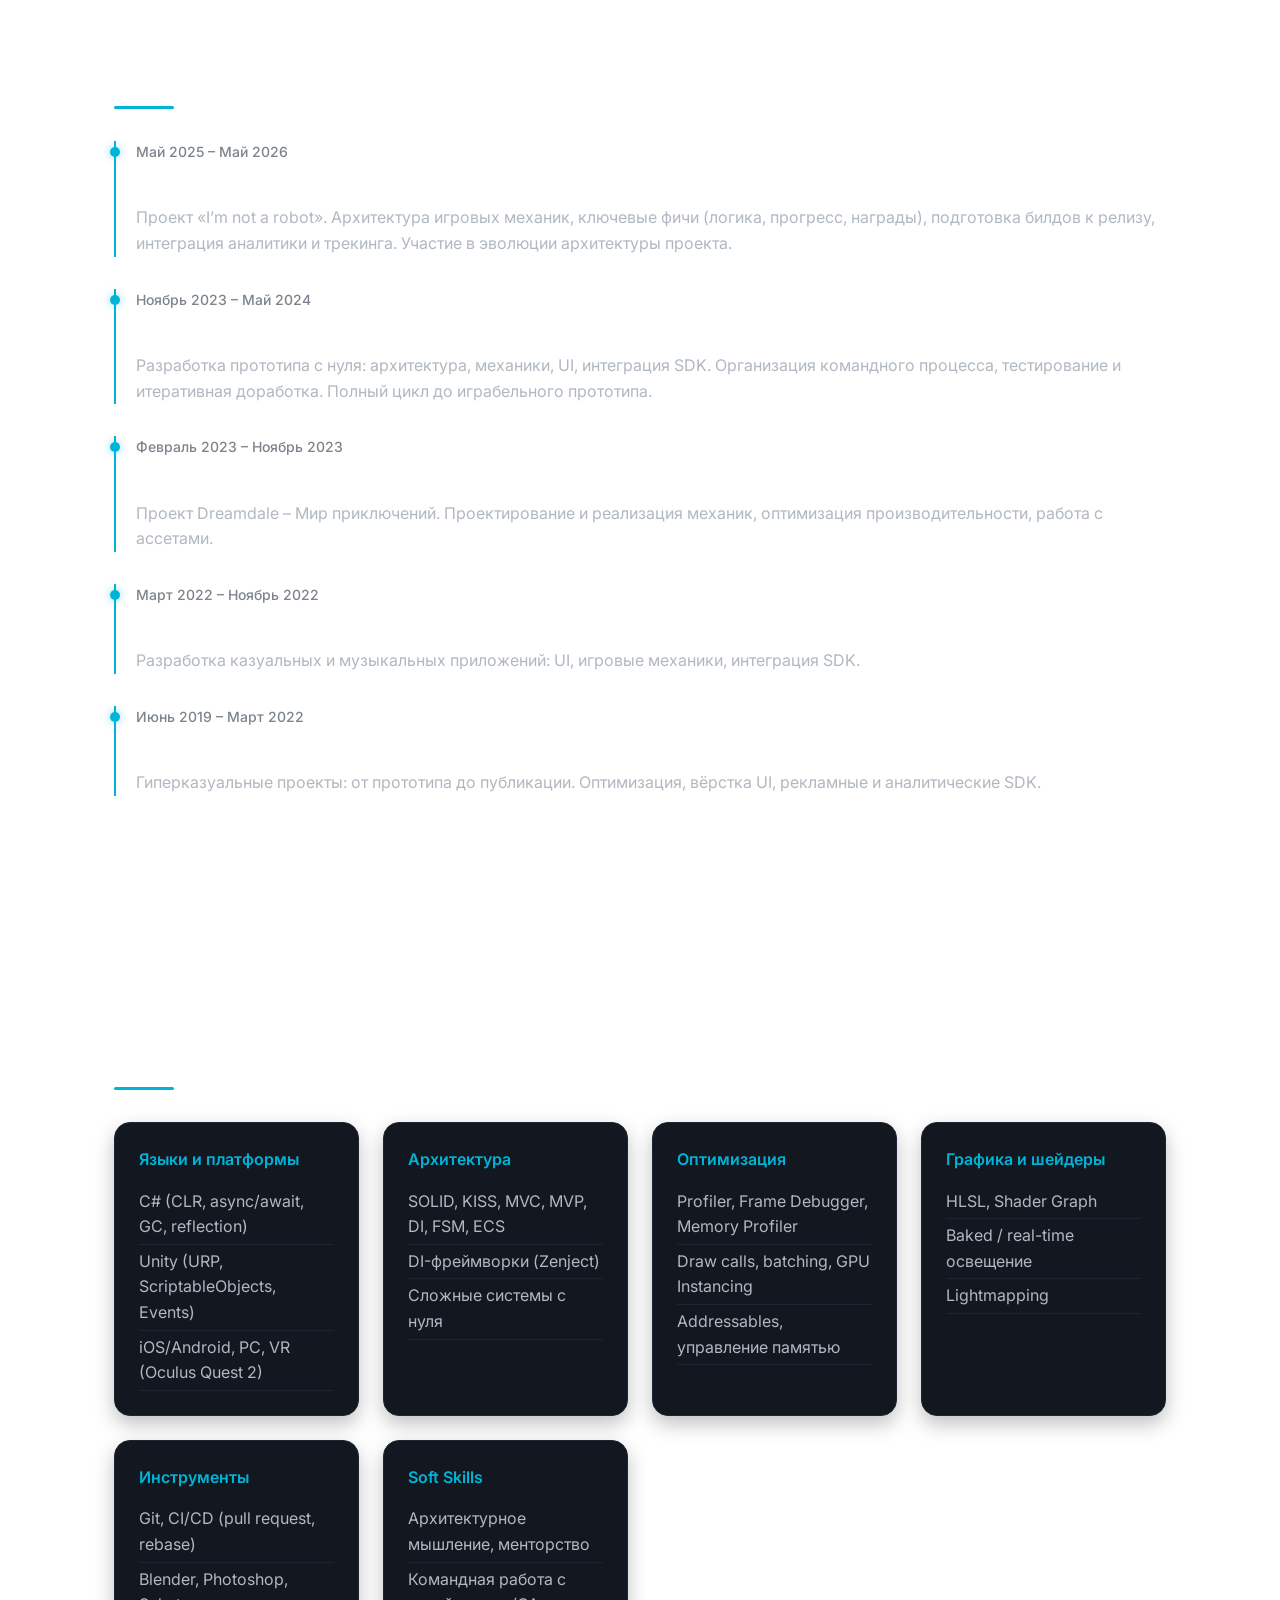
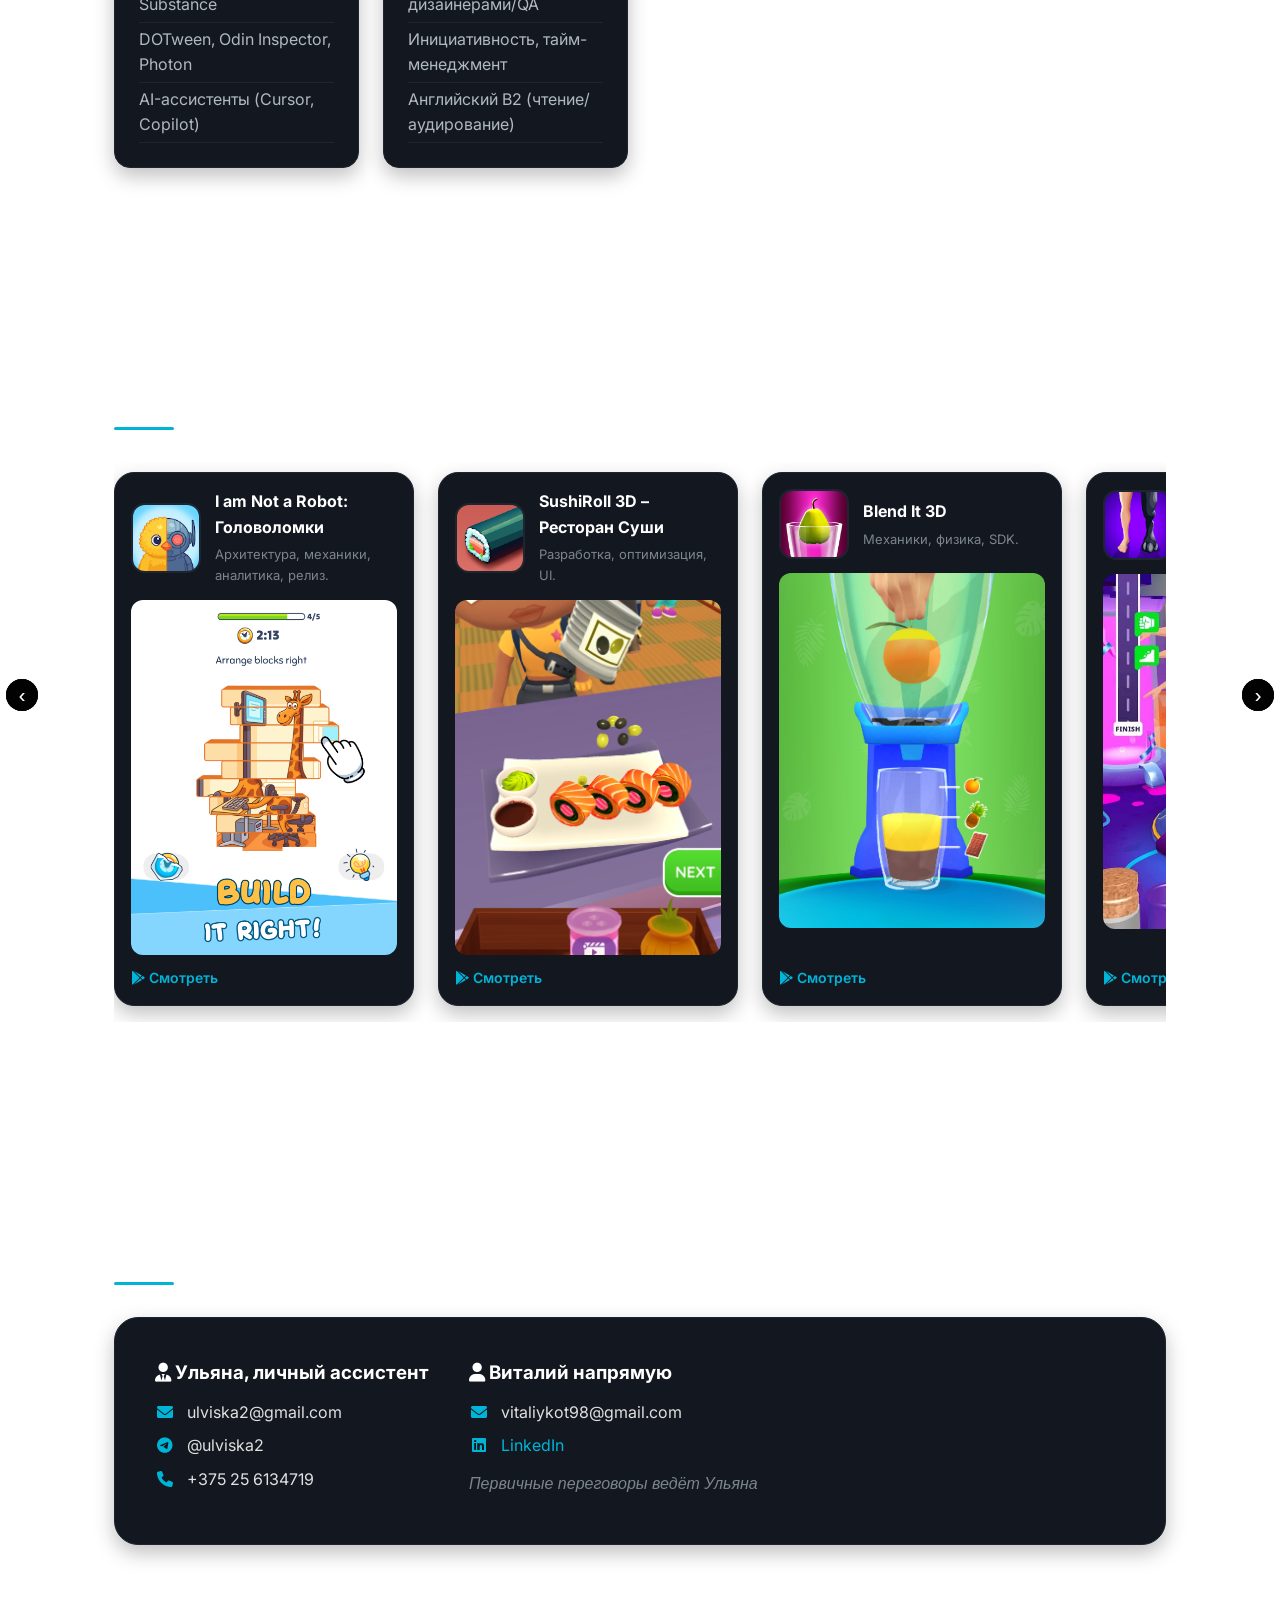
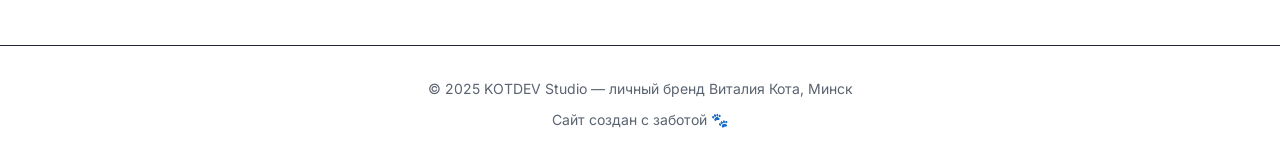
==== commit f20b31c9: "1.5.1" ====
--- a/index.html
+++ b/index.html
@@ -16,6 +16,19 @@
     </script>
 </head>
 <body>
+    <div class="preloader" id="preloader">
+    <div class="preloader-content">
+        <div class="preloader-photo">
+            <img src="images/preloader.jpg" alt="KOTDEV Studio">
+        </div>
+        <div class="preloader-dots">
+            <span></span>
+            <span></span>
+            <span></span>
+        </div>
+        <p>KOTDEV Studio</p>
+    </div>
+</div>
 
     <div class="overlay" id="overlay"></div>
 
@@ -195,11 +208,9 @@
         <div class="game-slider">
             <button class="slider-btn prev">‹</button>
             <div class="slider-track">
-                <img src="images/game1-screen1.jpg" alt="Скриншот 1">
-                <img src="images/game1-screen2.jpg" alt="Скриншот 2">
-                <img src="images/game1-screen3.jpg" alt="Скриншот 3">
-                <img src="images/game1-screen4.jpg" alt="Скриншот 4">
-                <img src="images/game1-screen5.jpg" alt="Скриншот 5">
+                <img src="images/fwffrvvbtvr4r.webp" alt="Скриншот 2">
+<img src="images/jrjferk.webp" alt="Скриншот 2">
+<img src="images/frfejfnkl.webp" alt="Скриншот 2">
             </div>
             <button class="slider-btn next">›</button>
         </div>
@@ -224,11 +235,10 @@
         <div class="game-slider">
             <button class="slider-btn prev">‹</button>
             <div class="slider-track">
-                <img src="images/game2-screen1.jpg" alt="Скриншот 1">
-                <img src="images/game2-screen2.jpg" alt="Скриншот 2">
-                <img src="images/game2-screen3.jpg" alt="Скриншот 3">
-                <img src="images/game2-screen4.jpg" alt="Скриншот 4">
-                <img src="images/game2-screen5.jpg" alt="Скриншот 5">
+                <img src="images/iffsd.webp" alt="Скриншот 2">
+<img src="images/fefedwed.webp" alt="Скриншот 2">
+<img src="images/fedefrer.webp" alt="Скриншот 2">
+
             </div>
             <button class="slider-btn next">›</button>
         </div>
@@ -253,11 +263,9 @@
         <div class="game-slider">
             <button class="slider-btn prev">‹</button>
             <div class="slider-track">
-                <img src="images/game3-screen1.jpg" alt="Скриншот 1">
-                <img src="images/game3-screen2.jpg" alt="Скриншот 2">
-                <img src="images/game3-screen3.jpg" alt="Скриншот 3">
-                <img src="images/game3-screen4.jpg" alt="Скриншот 4">
-                <img src="images/game3-screen5.jpg" alt="Скриншот 5">
+                <img src="images/blend-it-3d3.jpg" alt="Скриншот 2">
+<img src="images/blend-it-3d4.jpg" alt="Скриншот 3">
+<img src="images/blend-it-3d5.jpg" alt="Скриншот 4">
             </div>
             <button class="slider-btn next">›</button>
         </div>
@@ -282,11 +290,9 @@
         <div class="game-slider">
             <button class="slider-btn prev">‹</button>
             <div class="slider-track">
-                <img src="images/game4-screen1.jpg" alt="Скриншот 1">
-                <img src="images/game4-screen2.jpg" alt="Скриншот 2">
-                <img src="images/game4-screen3.jpg" alt="Скриншот 3">
-                <img src="images/game4-screen4.jpg" alt="Скриншот 4">
-                <img src="images/game4-screen5.jpg" alt="Скриншот 5">
+                <img src="images/img1.jpg" alt="Скриншот 2">
+<img src="images/fffrre.png" alt="Скриншот 2">
+<img src="images/rerw2eded.webp" alt="Скриншот 2">
             </div>
             <button class="slider-btn next">›</button>
         </div>
@@ -311,11 +317,10 @@
         <div class="game-slider">
             <button class="slider-btn prev">‹</button>
             <div class="slider-track">
-                <img src="images/game5-screen1.jpg" alt="Скриншот 1">
-                <img src="images/game5-screen2.jpg" alt="Скриншот 2">
-                <img src="images/game5-screen3.jpg" alt="Скриншот 3">
-                <img src="images/game5-screen4.jpg" alt="Скриншот 4">
-                <img src="images/game5-screen5.jpg" alt="Скриншот 5">
+                <img src="images/392x696bfdfs.png" alt="Скриншот 2">
+<img src="images/dreamdale-android-31.webp" alt="Скриншот 2">
+<img src="images/dreamdale-android-27.webp" alt="Скриншот 2">
+
             </div>
             <button class="slider-btn next">›</button>
         </div>
--- a/css/style.css
+++ b/css/style.css
@@ -645,4 +645,69 @@
     .game-slider-placeholder {
         height: 300px;
     }
-}+}
+.preloader {
+    position: fixed;
+    top: 0;
+    left: 0;
+    width: 100%;
+    height: 100%;
+    background: #0a0c10;
+    z-index: 9999;
+    display: flex;
+    align-items: center;
+    justify-content: center;
+    transition: opacity 0.5s ease, visibility 0.5s ease;
+}
+.preloader.hide {
+    opacity: 0;
+    visibility: hidden;
+}
+.preloader-content {
+    text-align: center;
+}
+.preloader-logo {
+    width: 100px;
+    height: 100px;
+    margin: 0 auto;
+    animation: catBounce 0.6s ease-in-out infinite;
+}
+.preloader-logo img {
+    width: 100%;
+    height: 100%;
+    object-fit: contain;
+}
+@keyframes catBounce {
+    0%, 100% { transform: translateY(0); }
+    50% { transform: translateY(-20px); }
+}
+.preloader-dots {
+    display: flex;
+    justify-content: center;
+    gap: 8px;
+    margin-top: 20px;
+}
+.preloader-dots span {
+    width: 10px;
+    height: 10px;
+    background: #00b4d8;
+    border-radius: 50%;
+    animation: dotBounce 1.2s ease-in-out infinite;
+}
+.preloader-dots span:nth-child(2) { animation-delay: 0.2s; }
+.preloader-dots span:nth-child(3) { animation-delay: 0.4s; }
+@keyframes dotBounce {
+    0%, 80%, 100% { opacity: 0.2; transform: scale(0.8); }
+    40% { opacity: 1; transform: scale(1.3); }
+}
+.preloader-content p {
+    color: #7c848d;
+    margin-top: 16px;
+    font-size: 14px;
+    font-family: 'Inter', sans-serif;
+    animation: textPulse 2s ease-in-out infinite;
+}
+@keyframes textPulse {
+    0%, 100% { opacity: 0.4; }
+    50% { opacity: 1; }
+}
